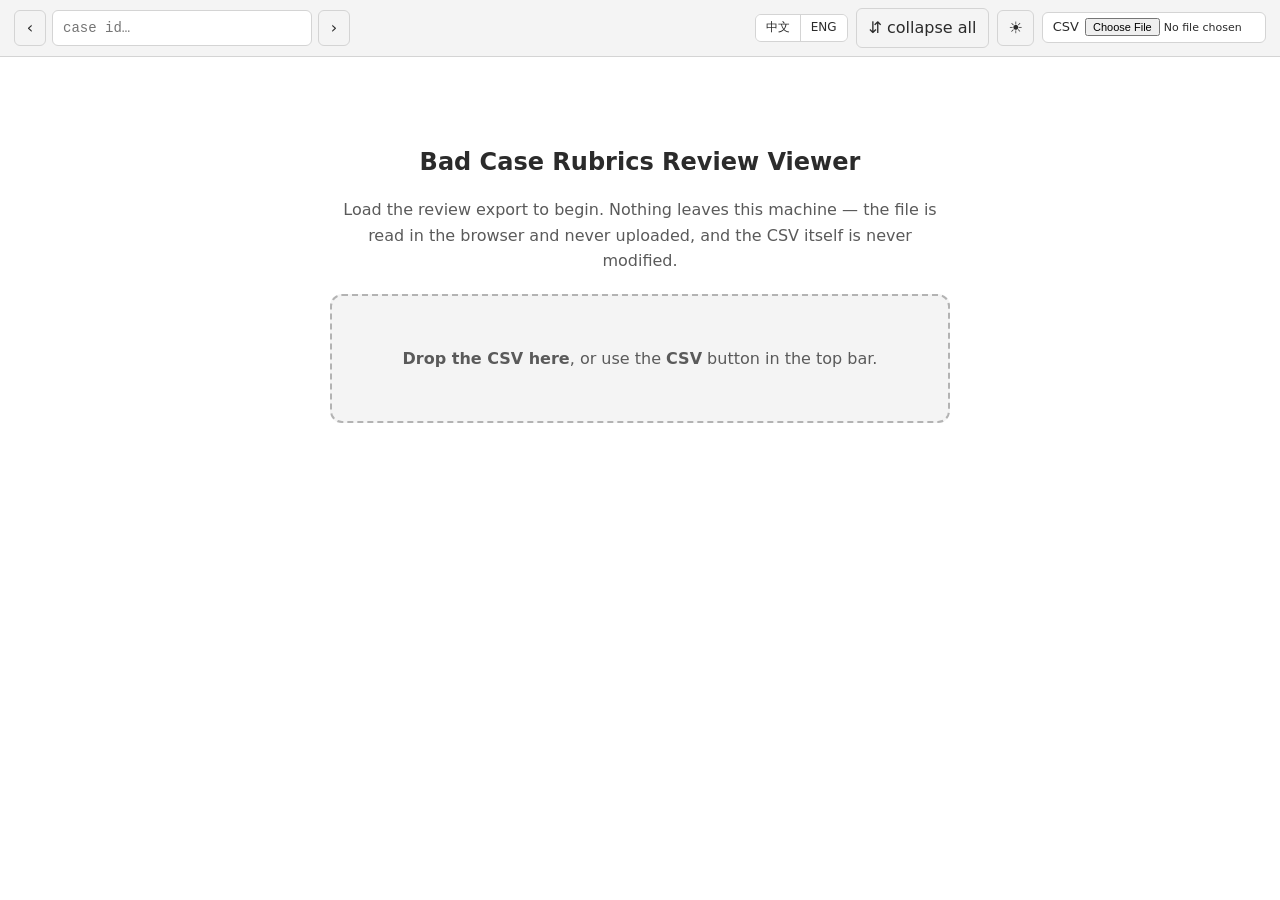
==== index.html @ 09cb2cf6 "Bad Case Rubrics Review Viewer: single-file adjudication tool per specifications.md" ====
<!DOCTYPE html>
<html lang="en">
<head>
<meta charset="utf-8" />
<meta name="viewport" content="width=device-width, initial-scale=1" />
<title>Bad Case Rubrics Review Viewer</title>

<!-- Applies the saved theme before first paint. prefers-color-scheme is never read:
     the toggle is the sole theme driver (spec, Theming). -->
<script>
  try {
    var ui = JSON.parse(localStorage.getItem('brv:ui') || '{}');
    if (ui.theme === 'dark') document.documentElement.setAttribute('data-theme', 'dark');
  } catch (e) { /* first run, or storage blocked */ }
</script>

<link rel="stylesheet" href="vendor/katex/katex.min.css" />
<link rel="stylesheet" href="vendor/highlight/github.min.css" id="hljs-light" />
<link rel="stylesheet" href="vendor/highlight/github-dark.min.css" id="hljs-dark" disabled />

<style>
/* ══════════════════════════════════════════════════════════════════════════
   House Tokens — .claude/skills/uiux/uiux reference.md
   :root carries light values. Dark via [data-theme="dark"] on <html>.
   No component hardcodes hex.
   ══════════════════════════════════════════════════════════════════════════ */
:root {
  --surface:        #FFFFFF;
  --surface-raised: #F4F4F4;
  --border:         #D4D4D4;
  --border-strong:  #B3B3B3;

  --text:        #2B2B2B;
  --text-muted:  #5A5A5A;
  --text-faint:  #B3B3B3;

  --primary:        #2266C4;
  --primary-text:   #FFFFFF;
  --primary-hover:  #1C57A8;

  --danger:         #CD1C18;
  --danger-text:    #FFFFFF;
  --danger-hover:   #B01713;

  --success:        #48872B;
  --success-text:   #FFFFFF;
  --success-hover:  #3C7324;

  --focus-ring:     #2266C4;

  --code-bg:        #F4F4F4;
  --code-text:      #2B2B2B;

  /* derived, tool-local */
  --warn-bg:        #FFF4E0;
  --warn-border:    #E0A030;
  --tint-misaligned:#FDF1F1;
  --chip-bg:        #ECECEC;

  --font-ui:   system-ui, -apple-system, "Segoe UI", Roboto, Helvetica, Arial, sans-serif;
  --font-mono: ui-monospace, "SF Mono", "Cascadia Code", "Consolas", "Liberation Mono", Menlo, monospace;

  /* runtime-adjustable layout */
  --prompt-h: 35vh;

  /* z-index scale */
  --z-sticky: 20;
  --z-pop:    40;
  --z-modal:  100;
  --z-drop:   1000;
}

html[data-theme="dark"] {
  --surface:        #2B2B2B;
  --surface-raised: #363636;
  --border:         #4A4A4A;
  --border-strong:  #B3B3B3;

  --text:        #FFFFFF;
  --text-muted:  #D4D4D4;
  --text-faint:  #B3B3B3;

  --primary:        #2266C4;
  --primary-text:   #FFFFFF;
  --primary-hover:  #3D7AD1;

  --danger:         #CD1C18;
  --danger-text:    #FFFFFF;
  --danger-hover:   #E0322E;

  --success:        #48872B;
  --success-text:   #FFFFFF;
  --success-hover:  #57A033;

  --focus-ring:     #4D8AE0;

  --code-bg:        #1F1F1F;
  --code-text:      #FFFFFF;

  --warn-bg:        #3A3122;
  --warn-border:    #E0A030;
  --tint-misaligned:#3A2A2A;
  --chip-bg:        #424242;
}

/* ── base ─────────────────────────────────────────────────────────────── */
* { box-sizing: border-box; }
/* Several elements below set `display`, which beats the UA `[hidden]` rule and
   would leave them painted while hidden. Everything here toggles via `hidden`. */
[hidden] { display: none !important; }
html, body { height: 100%; }
body {
  margin: 0;
  font-family: var(--font-ui);
  font-size: 16px;
  line-height: 1.6;
  color: var(--text);
  background: var(--surface);
  overflow: hidden;   /* #scrollArea is the only scroll region */
}
#app { display: flex; flex-direction: column; height: 100dvh; }

button, input, textarea, select { font: inherit; color: inherit; }
:focus-visible { outline: 2px solid var(--focus-ring); outline-offset: 2px; }

.btn {
  background: var(--surface-raised);
  color: var(--text);
  border: 1px solid var(--border);
  border-radius: 6px;
  padding: 6px 12px;
  cursor: pointer;
  min-height: 32px;
  transition: background 150ms ease-out;
}
.btn:hover { background: var(--border); }
.btn:disabled { cursor: not-allowed; color: var(--text-faint); background: var(--surface-raised); }
.btn-primary { background: var(--primary); color: var(--primary-text); border-color: var(--primary); }
.btn-primary:hover { background: var(--primary-hover); }
.btn-danger { background: var(--danger); color: var(--danger-text); border-color: var(--danger); font-weight: 600; }
.btn-danger:hover { background: var(--danger-hover); }
.btn-icon { padding: 4px 10px; min-width: 32px; }

.chip {
  display: inline-flex; align-items: center; gap: 5px;
  background: var(--chip-bg); color: var(--text);
  border-radius: 999px; padding: 1px 10px;
  font-size: 12px; font-family: var(--font-mono);
  white-space: nowrap;
}
.chip b { font-weight: 600; color: var(--text-muted); }

/* segmented language / raw toggles */
.seg { display: inline-flex; border: 1px solid var(--border); border-radius: 6px; overflow: hidden; }
.seg button {
  background: var(--surface); border: 0; padding: 3px 10px;
  font-size: 12px; cursor: pointer; min-height: 26px;
}
.seg button + button { border-left: 1px solid var(--border); }
.seg button[aria-pressed="true"] { background: var(--primary); color: var(--primary-text); }
.seg button:disabled { color: var(--text-faint); cursor: not-allowed; background: var(--surface-raised); }

/* ── top bar ──────────────────────────────────────────────────────────── */
.topbar {
  display: flex; align-items: center; gap: 12px; flex-wrap: wrap;
  padding: 8px 14px;
  border-bottom: 1px solid var(--border);
  background: var(--surface-raised);
  flex: 0 0 auto;
}
.topbar .nav-group { display: flex; align-items: center; gap: 6px; }
.topbar .tools { display: flex; align-items: center; gap: 8px; margin-left: auto; flex-wrap: wrap; }

.combobox { position: relative; min-width: 260px; }
.combobox input {
  width: 100%; padding: 6px 10px;
  font-family: var(--font-mono); font-size: 14px;
  background: var(--surface); border: 1px solid var(--border); border-radius: 6px;
}
.combobox .count {
  position: absolute; right: 8px; top: 50%; transform: translateY(-50%);
  font-size: 11px; color: var(--text-muted); pointer-events: none;
  background: var(--surface); padding-left: 6px;
}
.combobox ul {
  position: absolute; z-index: var(--z-pop); top: calc(100% + 4px); left: 0; right: 0;
  max-height: 340px; overflow-y: auto; margin: 0; padding: 4px;
  list-style: none; background: var(--surface);
  border: 1px solid var(--border-strong); border-radius: 6px;
  box-shadow: 0 8px 24px rgba(0,0,0,.18);
}
.combobox li {
  padding: 5px 8px; border-radius: 4px; cursor: pointer;
  font-family: var(--font-mono); font-size: 13px;
  display: flex; justify-content: space-between; gap: 10px;
}
.combobox li[aria-selected="true"], .combobox li.active { background: var(--primary); color: var(--primary-text); }
.combobox li .rowno { color: var(--text-muted); font-size: 11px; }
.combobox li[aria-selected="true"] .rowno, .combobox li.active .rowno { color: var(--primary-text); }

.filebtn {
  display: inline-flex; align-items: center; gap: 6px;
  border: 1px solid var(--border); border-radius: 6px;
  padding: 4px 10px; background: var(--surface); cursor: pointer; font-size: 13px;
}
.filebtn input { max-width: 170px; font-size: 11px; }
.filename { font-family: var(--font-mono); font-size: 12px; color: var(--text-muted); }

/* ── load report ──────────────────────────────────────────────────────── */
.report {
  flex: 0 0 auto;
  background: var(--warn-bg);
  border-bottom: 1px solid var(--warn-border);
  padding: 10px 14px;
  font-size: 13px;
  max-height: 25vh; overflow-y: auto;
  display: flex; gap: 12px; align-items: flex-start;
}
.report .body { flex: 1; min-width: 0; }
.report h3 { margin: 0 0 4px; font-size: 14px; font-weight: 600; }
.report ul { margin: 0; padding-left: 18px; }
.report li { font-family: var(--font-mono); font-size: 12px; line-height: 1.5; }

/* ── header strip ─────────────────────────────────────────────────────── */
.headerstrip {
  flex: 0 0 auto;
  padding: 8px 14px;
  border-bottom: 1px solid var(--border);
  background: var(--surface);
  display: flex; flex-direction: column; gap: 5px;
}
.headerstrip .line { display: flex; flex-wrap: wrap; gap: 8px; align-items: center; }
.headerstrip .caseid { font-family: var(--font-mono); font-weight: 700; font-size: 18px; }

/* ── panels ───────────────────────────────────────────────────────────── */
.panel { border: 1px solid var(--border); border-radius: 8px; background: var(--surface); margin-bottom: 12px; }
.panel > header {
  display: flex; align-items: center; gap: 8px; flex-wrap: wrap;
  padding: 6px 10px;
  background: var(--surface-raised);
  border-bottom: 1px solid var(--border);
  border-radius: 7px 7px 0 0;
}
.panel.collapsed > header { border-bottom: 0; border-radius: 7px; }
.panel > header .title {
  font-family: var(--font-mono); font-size: 13px; font-weight: 600;
  background: none; border: 0; padding: 0; cursor: pointer; text-align: left;
}
.panel > header .spacer { margin-left: auto; }
.panel .body { padding: 10px 14px; overflow-x: auto; }
.panel.collapsed .body { display: none; }

.badge-fallback {
  font-size: 11px; padding: 1px 8px; border-radius: 999px;
  background: var(--warn-bg); border: 1px solid var(--warn-border); color: var(--text);
}
.inline-warn {
  margin: 0 0 10px; padding: 6px 10px;
  background: var(--warn-bg); border: 1px solid var(--warn-border); border-radius: 6px;
  font-size: 13px;
}
.inline-error {
  margin: 0 0 10px; padding: 6px 10px;
  border: 1px solid var(--danger); border-radius: 6px;
  color: var(--danger); font-size: 13px; font-weight: 600;
}

/* pinned prompt */
.pinned {
  flex: 0 0 auto;
  border-bottom: 2px solid var(--border-strong);
  background: var(--surface);
  position: relative;
}
.pinned .panel { margin: 10px 14px; }
.pinned .body { max-height: var(--prompt-h); overflow-y: auto; }
.pinned.collapsed-outer .body { display: none; }
.grip {
  height: 8px; cursor: ns-resize; background: var(--surface-raised);
  border-top: 1px solid var(--border);
  display: flex; align-items: center; justify-content: center;
}
.grip::after { content: ''; width: 46px; height: 3px; border-radius: 2px; background: var(--border-strong); }

/* ── scroll area ──────────────────────────────────────────────────────── */
main { flex: 1 1 auto; overflow-y: auto; padding: 14px; }

/* ── markdown body ────────────────────────────────────────────────────── */
.md { word-break: break-word; }
.md > *:first-child { margin-top: 0; }
.md > *:last-child { margin-bottom: 0; }
.md pre {
  background: var(--code-bg); color: var(--code-text);
  padding: 10px 12px; border-radius: 6px; overflow-x: auto;
}
.md code { font-family: var(--font-mono); font-size: .9em; }
.md :not(pre) > code { background: var(--code-bg); padding: 1px 5px; border-radius: 4px; }
.md table { border-collapse: collapse; }
.md th, .md td { border: 1px solid var(--border); padding: 4px 8px; }
.md blockquote {
  margin: 8px 0; padding-left: 12px;
  border-left: 3px solid var(--border-strong); color: var(--text-muted);
}
.md img { max-width: 100%; }
.raw {
  font-family: var(--font-mono); font-size: 13px; line-height: 1.55;
  white-space: pre-wrap; word-break: break-word; margin: 0;
  background: var(--code-bg); color: var(--code-text);
  padding: 10px 12px; border-radius: 6px;
}

/* conversation turns */
.turn { border-left: 3px solid var(--border); padding-left: 12px; margin-bottom: 14px; }
.turn-role {
  font-family: var(--font-mono); font-size: 11px; font-weight: 700;
  text-transform: uppercase; letter-spacing: .04em; color: var(--text-muted);
  margin-bottom: 2px;
}

/* judge reasons */
.jr { list-style: none; margin: 0; padding: 0; }
.jr li { padding: 8px 0; border-top: 1px solid var(--border); }
.jr li:first-child { border-top: 0; padding-top: 0; }
.jr .meta { display: flex; gap: 8px; flex-wrap: wrap; margin-bottom: 3px; }

/* ── agent panes ──────────────────────────────────────────────────────── */
.agents { display: grid; grid-template-columns: 1fr 1fr; gap: 12px; margin-bottom: 12px; }
.agents .panel { margin: 0; }
.agent-field { margin-bottom: 10px; }
.agent-field:last-child { margin-bottom: 0; }
.agent-field .label {
  font-family: var(--font-mono); font-size: 11px; font-weight: 700;
  text-transform: uppercase; letter-spacing: .04em; color: var(--text-muted);
}
.agent-field .value {
  white-space: pre-wrap; word-break: break-word;
  font-family: var(--font-mono); font-size: 13px;
  user-select: text;
}
.agent-field .value .uniq {
  background: var(--warn-bg);
  border-bottom: 2px solid var(--warn-border);
  border-radius: 3px; padding: 0 2px;
}
.agent-empty { color: var(--text-muted); font-style: italic; }

/* ── rubrics table ────────────────────────────────────────────────────── */
.rtable {
  --cols: 6% 40% 10% 22% 22%;
  border: 1px solid var(--border); border-radius: 8px;
  margin-bottom: 12px; background: var(--surface);
}
.rhead, .rrow { display: grid; grid-template-columns: var(--cols); }
.rhead {
  position: relative;
  background: var(--surface-raised);
  border-bottom: 1px solid var(--border);
  border-radius: 7px 7px 0 0;
  font-family: var(--font-mono); font-size: 11px; font-weight: 700;
  text-transform: uppercase; letter-spacing: .04em; color: var(--text-muted);
}
.rhead > span { padding: 7px 10px; }
.rrow { border-top: 1px solid var(--border); }
.rhead + .rrow, .rbody > .rrow:first-child { border-top: 0; }
.rrow > div { padding: 8px 10px; min-width: 0; }
.rrow.misaligned { background: var(--tint-misaligned); }
.c-id .expander {
  background: none; border: 0; cursor: pointer; padding: 2px 4px;
  font-family: var(--font-mono); font-weight: 700; font-size: 13px;
  color: var(--text); border-radius: 4px;
}
.c-id .expander:hover { background: var(--border); }
.c-crit { user-select: text; }
.c-weight .badge {
  display: inline-block; font-family: var(--font-mono); font-size: 12px;
  background: var(--chip-bg); border-radius: 6px; padding: 1px 8px; white-space: nowrap;
}
.c-issues { position: relative; }
.c-issues textarea {
  width: 100%; min-height: 60px; resize: vertical; overflow: hidden;
  padding: 6px 8px; padding-right: 26px;
  border: 1px solid var(--border); border-radius: 6px;
  background: var(--surface); font-size: 14px; line-height: 1.5;
}
.rowclear {
  position: absolute; top: 12px; right: 14px;
  background: none; border: 0; cursor: pointer; padding: 0 4px;
  color: var(--text-muted); font-size: 15px; line-height: 1; border-radius: 4px;
}
.rowclear:hover { color: var(--danger); background: var(--surface-raised); }

.codebtn {
  width: 100%; text-align: left; min-height: 34px;
  background: var(--surface); border: 1px solid var(--border); border-radius: 6px;
  padding: 5px 8px; cursor: pointer; font-size: 13px;
}
.codebtn:hover { border-color: var(--border-strong); }
.codebtn .placeholder { color: var(--text-muted); }
.codebtn .codechip {
  display: block; font-family: var(--font-mono); font-size: 11.5px; line-height: 1.45;
  word-break: break-word;
}

.resizers { position: absolute; inset: 0; pointer-events: none; }
.resizer {
  position: absolute; top: 0; bottom: 0; width: 9px; margin-left: -4px;
  cursor: col-resize; pointer-events: auto; background: transparent;
  border: 0; padding: 0;
}
.resizer::after {
  content: ''; position: absolute; left: 4px; top: 4px; bottom: 4px;
  width: 1px; background: var(--border-strong);
}
.resizer:hover::after, .resizer:focus-visible::after { background: var(--primary); width: 2px; }

.rexp {
  border-top: 1px dashed var(--border);
  background: var(--surface-raised);
  padding: 8px 14px; font-size: 13px;
}
.rexp dl { display: grid; grid-template-columns: max-content 1fr; gap: 3px 14px; margin: 0; }
.rexp dt { font-family: var(--font-mono); font-size: 11px; font-weight: 700; text-transform: uppercase; color: var(--text-muted); }
.rexp dd { margin: 0; word-break: break-word; }

/* Error-code popover. `fixed`, not `absolute`: the app is a non-scrolling
   100dvh flex column, so an absolutely-positioned menu would extend the
   document and focusing its first checkbox would scroll the app out of view. */
.codemenu {
  position: fixed; z-index: var(--z-pop);
  width: min(560px, 94vw); max-height: 62vh; overflow-y: auto;
  background: var(--surface); border: 1px solid var(--border-strong);
  border-radius: 8px; box-shadow: 0 10px 30px rgba(0,0,0,.22);
  padding: 6px;
}
.codemenu .grp {
  font-family: var(--font-mono); font-size: 10.5px; font-weight: 700;
  letter-spacing: .06em; color: var(--text-muted);
  padding: 8px 8px 3px; border-top: 1px solid var(--border); margin-top: 4px;
}
.codemenu .grp:first-child { border-top: 0; margin-top: 0; }
.codemenu label {
  display: flex; gap: 9px; align-items: flex-start;
  padding: 5px 8px; border-radius: 5px; cursor: pointer; font-size: 13.5px;
}
.codemenu label:hover { background: var(--surface-raised); }
.codemenu label.disabled { color: var(--text-faint); cursor: not-allowed; }
.codemenu input { margin-top: 4px; flex: 0 0 auto; }
.codemenu .note { font-size: 11px; color: var(--text-muted); }
.codemenu footer {
  display: flex; justify-content: flex-end; gap: 8px;
  padding: 6px 4px 2px; border-top: 1px solid var(--border); margin-top: 6px;
}

/* ── final box ────────────────────────────────────────────────────────── */
.final { border: 2px solid var(--border-strong); border-radius: 8px; padding: 12px 14px; margin-bottom: 12px; }
.final h2 { margin: 0 0 10px; font-size: 18px; font-weight: 700; }
.outfield { margin-bottom: 14px; }
.outfield .row { display: flex; align-items: center; gap: 10px; margin-bottom: 5px; }
.outfield label { font-weight: 500; font-size: 14px; }
.outfield .ro-note { font-size: 12px; color: var(--text-muted); }
.outfield .spacer { margin-left: auto; }
.outbox {
  margin: 0; min-height: 76px; max-height: 340px; overflow: auto;
  padding: 9px 11px; border: 1px solid var(--border); border-radius: 6px;
  background: var(--code-bg); color: var(--code-text);
  font-family: var(--font-mono); font-size: 13px; line-height: 1.55;
  white-space: pre-wrap; word-break: break-word;
}
.outbox:empty::before { content: 'No error codes selected yet.'; color: var(--text-muted); font-style: italic; }
#generalRemarks {
  width: 100%; min-height: 76px; resize: vertical;
  padding: 9px 11px; border: 1px solid var(--border); border-radius: 6px;
  background: var(--surface); font-size: 15px;
}
.copy-ok { font-size: 13px; font-weight: 600; color: var(--success); }
.resets { display: flex; gap: 10px; align-items: center; border-top: 1px solid var(--border); padding-top: 10px; }

details.other { border: 1px solid var(--border); border-radius: 8px; padding: 8px 12px; margin-bottom: 24px; }
details.other summary { cursor: pointer; font-weight: 600; font-size: 14px; }
details.other dl { display: grid; grid-template-columns: max-content 1fr; gap: 4px 16px; margin: 10px 0 2px; }
details.other dt { font-family: var(--font-mono); font-size: 12px; color: var(--text-muted); }
details.other dd { margin: 0; word-break: break-word; font-size: 14px; }

.dangerzone { display: flex; justify-content: flex-end; padding: 8px 0 40px; }

/* ── empty state + drop overlay ───────────────────────────────────────── */
.empty { max-width: 620px; margin: 8vh auto; text-align: center; }
.empty h1 { font-size: 24px; font-weight: 700; margin: 0 0 8px; }
.empty p { color: var(--text-muted); }
.dropzone {
  border: 2px dashed var(--border-strong); border-radius: 12px;
  padding: 34px 20px; margin-top: 20px; background: var(--surface-raised);
}
#dropOverlay {
  position: fixed; inset: 0; z-index: var(--z-drop);
  background: color-mix(in srgb, var(--primary) 18%, transparent);
  border: 4px dashed var(--primary);
  display: flex; align-items: center; justify-content: center;
  font-size: 22px; font-weight: 700; pointer-events: none;
}

/* ── dialog ───────────────────────────────────────────────────────────── */
dialog {
  border: 1px solid var(--border-strong); border-radius: 10px;
  background: var(--surface); color: var(--text);
  padding: 18px 20px; max-width: 520px;
}
dialog::backdrop { background: rgba(0,0,0,.45); }
dialog h2 { margin: 0 0 8px; font-size: 18px; }
dialog p { margin: 0 0 14px; }
dialog .actions { display: flex; justify-content: flex-end; gap: 8px; }

.sr-only {
  position: absolute; width: 1px; height: 1px; padding: 0; margin: -1px;
  overflow: hidden; clip: rect(0 0 0 0); white-space: nowrap; border: 0;
}

/* ── responsive: stack table into cards, agents vertically ────────────── */
@media (max-width: 1000px) {
  .agents { grid-template-columns: 1fr; }
  .rhead { display: none; }
  .rrow { grid-template-columns: 1fr; gap: 2px; padding: 6px 0 10px; }
  .rrow > div { padding: 4px 12px; }
  .rrow > div::before {
    content: attr(data-label);
    display: block;
    font-family: var(--font-mono); font-size: 10.5px; font-weight: 700;
    text-transform: uppercase; letter-spacing: .04em; color: var(--text-muted);
    margin-bottom: 2px;
  }
  .c-id::before { display: none; }
  .rowclear { top: 30px; right: 18px; }
}

@media (prefers-reduced-motion: reduce) {
  * { transition: none !important; animation: none !important; }
}
</style>
</head>

<body>
<div id="app">

  <header class="topbar">
    <div class="nav-group">
      <button type="button" class="btn btn-icon" id="prevCase" aria-label="Previous case" title="Previous case (Alt+←)">‹</button>
      <div class="combobox">
        <label class="sr-only" for="caseSearch">Search cases by case id or row number</label>
        <input type="text" id="caseSearch" role="combobox" autocomplete="off" spellcheck="false"
               aria-expanded="false" aria-controls="caseList" aria-autocomplete="list"
               placeholder="case id…" disabled />
        <span class="count" id="caseCount"></span>
        <ul id="caseList" role="listbox" aria-label="Cases" hidden></ul>
      </div>
      <button type="button" class="btn btn-icon" id="nextCase" aria-label="Next case" title="Next case (Alt+→)">›</button>
    </div>

    <div class="tools">
      <span class="filename" id="fileMeta"></span>
      <div class="seg" role="group" aria-label="Set language for all panels">
        <button type="button" id="globalZh" aria-pressed="false">中文</button>
        <button type="button" id="globalEn" aria-pressed="false">ENG</button>
      </div>
      <button type="button" class="btn" id="collapseAll" aria-label="Collapse or expand all panels">⇵ collapse all</button>
      <button type="button" class="btn btn-icon" id="themeToggle" aria-label="Toggle light or dark theme">☀</button>
      <label class="filebtn">
        <span>CSV</span>
        <input type="file" id="fileInput" accept=".csv,text/csv" aria-label="Choose a CSV file" />
      </label>
    </div>
  </header>

  <div class="report" id="loadReport" role="status" hidden>
    <div class="body">
      <h3 id="loadReportTitle"></h3>
      <ul id="loadReportList"></ul>
    </div>
    <button type="button" class="btn" id="dismissReport">Dismiss</button>
  </div>

  <section class="headerstrip" id="headerStrip" hidden aria-label="Case metadata"></section>

  <section class="pinned" id="pinnedWrap" hidden aria-label="Prompt under review">
    <div id="pinnedPrompt"></div>
    <div class="grip" id="promptGrip" role="separator" aria-label="Resize the prompt panel"
         tabindex="0" aria-orientation="horizontal"></div>
  </section>

  <main id="scrollArea">
    <div class="empty" id="emptyState">
      <h1>Bad Case Rubrics Review Viewer</h1>
      <p>Load the review export to begin. Nothing leaves this machine — the file is read in the
         browser and never uploaded, and the CSV itself is never modified.</p>
      <div class="dropzone">
        <p><strong>Drop the CSV here</strong>, or use the <strong>CSV</strong> button in the top bar.</p>
      </div>
    </div>

    <div id="caseBody" hidden>
      <div id="panels"></div>
      <div class="agents" id="agentPanes"></div>
      <div id="rubricsWrap"></div>

      <div class="final">
        <h2>Final</h2>

        <div class="outfield">
          <div class="row">
            <label id="lblCodes">Final Error Codes</label>
            <span class="ro-note">generated from the table · read-only</span>
            <span class="spacer"></span>
            <span class="copy-ok" id="okCodes" role="status"></span>
            <button type="button" class="btn btn-primary" id="copyCodes">copy</button>
          </div>
          <pre class="outbox" id="outCodes" tabindex="0" aria-labelledby="lblCodes"></pre>
        </div>

        <div class="outfield">
          <div class="row">
            <label id="lblRemarks">Final Remarks</label>
            <span class="ro-note">generated from the table · read-only</span>
            <span class="spacer"></span>
            <span class="copy-ok" id="okRemarks" role="status"></span>
            <button type="button" class="btn btn-primary" id="copyRemarks">copy</button>
          </div>
          <pre class="outbox" id="outRemarks" tabindex="0" aria-labelledby="lblRemarks"></pre>
        </div>

        <div class="inline-warn" id="copyWarn" hidden role="alert">
          <div id="copyWarnText"></div>
          <div style="margin-top:8px; display:flex; gap:8px;">
            <button type="button" class="btn btn-primary" id="copyAnyway">Copy anyway</button>
            <button type="button" class="btn" id="copyCancel">Cancel</button>
          </div>
        </div>

        <div class="outfield">
          <div class="row">
            <label for="generalRemarks">general remarks</label>
            <span class="ro-note">free text · copied separately</span>
            <span class="spacer"></span>
            <span class="copy-ok" id="okGeneral" role="status"></span>
            <button type="button" class="btn btn-primary" id="copyGeneral">copy</button>
          </div>
          <textarea id="generalRemarks" placeholder="Notes that belong to the case rather than a single criterion."></textarea>
        </div>

        <div class="resets">
          <button type="button" class="btn btn-danger" id="clearCase">Clear this case</button>
          <span class="ro-note">Wipes this case's codes, issues text and general remarks. Not undoable.</span>
        </div>
      </div>

      <details class="other" id="otherFields">
        <summary>Other fields</summary>
        <dl id="otherFieldsList"></dl>
      </details>

      <div class="dangerzone">
        <button type="button" class="btn" id="clearAll">Clear all review data…</button>
      </div>
    </div>
  </main>

  <div id="dropOverlay" hidden>Drop the CSV to load it</div>
</div>

<dialog id="confirmDialog">
  <h2 id="confirmTitle"></h2>
  <p id="confirmBody"></p>
  <div class="actions">
    <button type="button" class="btn" id="confirmNo">Cancel</button>
    <button type="button" class="btn btn-danger" id="confirmYes">Confirm</button>
  </div>
</dialog>

<script src="vendor/papaparse/papaparse.min.js"></script>
<script src="vendor/marked/marked.min.js"></script>
<script src="vendor/highlight/highlight.min.js"></script>
<script src="vendor/katex/katex.min.js"></script>
<script src="vendor/katex/auto-render.min.js"></script>

<script>
(function () {
'use strict';

/* ══════════════════════════════════════════════════════════════════════════
   §1 CONSTANTS
   The only place taxonomy, column names and thresholds are written down.
   ══════════════════════════════════════════════════════════════════════════ */

/* Canonical order. Governs both menu order and output ordering.
   `r3` marks the two codes that only apply from the third rubric row onward —
   both are judgments about a rubric *set*, which needs ≥3 rows to assess. */
var ERROR_CODES = [
  { code: 'P0 Inauthenticity / Fabrication / False Capability' },
  { code: 'P0 Unmet Demands / Missing Critical Element' },
  { code: 'P0 Severely Irrelevant Rubric Points' },
  { code: 'P0 Non-Binary / Vague Subjective Criteria' },
  { code: 'P1 Mildly Irrelevant Rubric Points' },
  { code: 'P1 Rubric is Not Self-Contained' },
  { code: 'P1 Unreasonable Rubric Weightage' },
  { code: 'P1 Rubrics Redundancy (Fluff / Bonus Bloat)' },
  { code: 'P1 Rubrics Lack Atomicity', r3: true },
  { code: 'P2 Rubrics not in Chinese' },
  { code: 'P2 Rubrics Lack Prompt Specificity' },
  { code: 'P2 Repetitive / Overlapping / Contradictory', r3: true },
  { code: 'P2 Homogenous / Undifferentiated Weightage' },
  { code: 'P2 Weak Pitfall ("Others")' }
];
var CODE_ORDER = {};
ERROR_CODES.forEach(function (c, i) { CODE_ORDER[c.code] = i; });

/* R3+ gate: 1-based array position ≥ 3. Never parsed out of the rendered id. */
var R3_MIN_POSITION = 3;
var R3_REASON = 'Only applies from the third rubric onward — it is a judgment about the rubric set.';

/* Column names are matched case-insensitively and whitespace-normalized, so
   these are written lowercase. Source headers keep their original casing
   (`Error codes Agent A`) and their typos (`badcase_judge_reasons_translate`,
   which is genuinely missing its `d`). Never build these by concatenation. */
var TRANSLATION_MAP = {
  user_prompt:      { zh: 'user_prompt',      en: 'user_prompt_translated' },
  model_response:   { zh: 'model_response',   en: 'model_response_translated' },
  chat_history:     { zh: 'chat_history',     en: 'chat_history_translated' },
  post_user_prompt: { zh: 'post_user_prompt', en: 'post_user_prompt_translated' },
  judge_reasons:    { zh: 'badcase_judge_reasons', en: 'badcase_judge_reasons_translate' },
  alignment:        { zh: 'step4_rubric_alignment.reasons', en: null } // en lives inside the step4 blob
};

var COL = {
  caseId:        'case id',
  encChatId:     'enc_chat_id',
  langCode:      'prompt_msg_lang_code',
  rubrics:       'rubrics',
  step3:         'step3_rubrics_generation_translated',
  step4:         'step4_rubric_alignment_translated',
  agentACodes:   'error codes agent a',
  agentARemarks: 'remarks agent a',
  agentBCodes:   'error codes agent b',
  agentBRemarks: 'remarks agent b'
};

/* Read-only, collapsed, otherwise ignored. Display label → normalized column. */
var OTHER_FIELDS = [
  ['Status',                'status'],
  ['Operator',              'operator'],
  ['Final Error Codes',     'final error codes'],
  ['Final Remarks',         'final remarks'],
  ["Error Codes' Priority", "error codes' priority"],
  ['Final Decision',        'final decision'],
  ['Submit?',               'submit?'],
  ['Label Submit Date',     'label submit date'],
  ['Pass with error',       'pass with error']
];

/* Both languages' role prefixes, ASCII and full-width colon. Applied
   opportunistically — a miss renders one block, it never drops content. */
var TURN_PATTERN = /^\s*(User|Assistant|System|用户|助手|系统|模型)\s*[:：]/gm;

/* `importance` in the data is ignored; the band is derived from `weight`. */
var WEIGHT_BANDS = [
  { test: function (w) { return w < 0; },            label: 'pitfall' },
  { test: function (w) { return w >= 1 && w <= 4; }, label: 'minor' },
  { test: function (w) { return w >= 5 && w <= 8; }, label: 'important' },
  { test: function (w) { return w >= 9 && w <= 10; },label: 'critical' }
];

var CHUNK_RE = /^(.+)_(\d+)$/;
var EXCEL_CELL_LIMIT = 32767;

/* Open item #2: assumed 0-based, matching the rubrics array. A one-character
   change here if the export turns out to be 1-based. */
var MISALIGNED_BASE = 0;

/* Exist only inside the step3 blob; no Chinese source anywhere in the file. */
var ENGLISH_ONLY_FIELDS = ['reference', 'rubric_summary', 'decision', 'failure_type', 'target_capability'];

var LS = {
  csvName: 'brv:csvName',
  ui:      'brv:ui',
  casePfx: 'brv:case:'
};

var PANELS = [
  { id: 'model_response',   title: 'model_response',        lang: true,  raw: true,  turns: false },
  { id: 'reference',        title: 'reference [ENG only]',  lang: false, raw: true,  turns: false },
  { id: 'chat_history',     title: 'chat_history',          lang: true,  raw: true,  turns: true },
  { id: 'post_user_prompt', title: 'post_user_prompt',      lang: true,  raw: true,  turns: true },
  { id: 'judge_reasons',    title: 'badcase_judge_reasons', lang: true,  raw: false, turns: false },
  { id: 'alignment',        title: 'alignment reasons',     lang: true,  raw: false, turns: false },
  { id: 'rubric_summary',   title: 'rubric_summary [ENG only]', lang: false, raw: false, turns: false }
];


/* ══════════════════════════════════════════════════════════════════════════
   §2 STORAGE
   ══════════════════════════════════════════════════════════════════════════ */

function lsGet(key, fallback) {
  try {
    var v = localStorage.getItem(key);
    return v === null ? fallback : JSON.parse(v);
  } catch (e) { return fallback; }
}
function lsSet(key, value) {
  try { localStorage.setItem(key, JSON.stringify(value)); } catch (e) { /* quota / private mode */ }
}
function lsDel(key) { try { localStorage.removeItem(key); } catch (e) {} }

function debounce(fn, ms) {
  var t = null;
  return function () {
    var args = arguments, self = this;
    clearTimeout(t);
    t = setTimeout(function () { fn.apply(self, args); }, ms);
  };
}

var ui = Object.assign({
  panelLangs: {},      // panelId -> 'zh' | 'en'   (defaults to 'en')
  panelCollapsed: {},  // panelId -> bool          (global across cases)
  promptHeight: null,  // px
  colWidths: null,     // [5]% for the rubrics grid
  theme: 'light'
}, lsGet(LS.ui, {}));

var saveUI = debounce(function () { lsSet(LS.ui, ui); }, 200);

function reviewKey(caseId) { return LS.casePfx + caseId; }
function loadReview(caseId) {
  var r = lsGet(reviewKey(caseId), null);
  if (!r || typeof r !== 'object') r = {};
  if (!r.rows || typeof r.rows !== 'object') r.rows = {};
  if (typeof r.remarks !== 'string') r.remarks = '';
  return r;
}
var saveReviewNow = function (caseId, review) {
  // Drop empty rows so cleared work doesn't linger in storage.
  var rows = {};
  Object.keys(review.rows).forEach(function (k) {
    var r = review.rows[k];
    if (r && ((r.codes && r.codes.length) || (r.issues && r.issues.length))) rows[k] = r;
  });
  if (!Object.keys(rows).length && !review.remarks) lsDel(reviewKey(caseId));
  else lsSet(reviewKey(caseId), { rows: rows, remarks: review.remarks });
};
var saveReview = debounce(saveReviewNow, 250);

function allReviewKeys() {
  var out = [];
  try {
    for (var i = 0; i < localStorage.length; i++) {
      var k = localStorage.key(i);
      if (k && k.indexOf(LS.casePfx) === 0) out.push(k);
    }
  } catch (e) {}
  return out;
}


/* ══════════════════════════════════════════════════════════════════════════
   §3 INGEST
   The only section that knows real column names. Everything downstream
   consumes the normalized `Case` and nothing else.
   ══════════════════════════════════════════════════════════════════════════ */

function normKey(s) { return String(s == null ? '' : s).trim().toLowerCase().replace(/\s+/g, ' '); }

/* base -> [{col, n}] sorted numerically, so `_10` follows `_9`, not `_1`.
   A `foo_2` with no `foo` column is not a chunk and is left alone. */
function buildChunkIndex(fields) {
  var present = Object.create(null);
  fields.forEach(function (f) { present[f] = true; });

  var map = Object.create(null);
  fields.forEach(function (f) {
    var m = CHUNK_RE.exec(f);
    if (!m) return;
    var base = m[1];
    if (!present[base]) return;
    (map[base] || (map[base] = [])).push({ col: f, n: parseInt(m[2], 10) });
  });
  Object.keys(map).forEach(function (b) { map[b].sort(function (a, c) { return a.n - c.n; }); });
  return map;
}

/* Base first, then _N in numeric order. No separator, no trim — the cut lands
   at an arbitrary character offset, so anything inserted or stripped corrupts
   the text. Always runs before any parse or render. */
function joinChunks(row, base, chunks) {
  if (!base) return '';
  var out = row[base] == null ? '' : String(row[base]);
  var list = chunks[base];
  if (list) {
    for (var i = 0; i < list.length; i++) {
      var v = row[list[i].col];
      if (v != null) out += String(v);
    }
  }
  return out;
}

/* Suspected truncation: the HIGHEST-numbered chunk — or an unchunked cell —
   sitting exactly on Excel's limit, meaning the writer ran out of room and had
   nowhere to continue.
   Not the joined length: for a field split across five columns that number is
   meaningless. Not an intermediate chunk either: every non-final chunk is
   exactly 32,767 characters by construction, so testing them flags every long
   field. Only a *terminal* cell on the limit is a signal.
   This is the one check whose failure mode is a silently mis-adjudicated
   rubric — a response truncated mid-sentence reads as Unmet Demands. */
function detectTruncation(row, base, chunks) {
  if (!base) return false;
  var list = chunks[base];
  var col = (list && list.length) ? list[list.length - 1].col : base;
  var v = row[col];
  return v != null && String(v).length === EXCEL_CELL_LIMIT;
}

/* Returns null and records an issue instead of throwing. The file always loads. */
function safeJSON(text, label, issues) {
  if (!text || !String(text).trim()) return null;
  try {
    return JSON.parse(text);
  } catch (e) {
    issues.push(label + ': ' + e.message);
    return null;
  }
}

function bandFor(w) {
  if (!Number.isFinite(w)) return null;
  for (var i = 0; i < WEIGHT_BANDS.length; i++) {
    if (WEIGHT_BANDS[i].test(w)) return WEIGHT_BANDS[i].label;
  }
  return null; // out of every band → bare number, no label
}

function buildPanelText(row, chunks, map, name, issues) {
  var zh = joinChunks(row, map.zh, chunks);
  var en = map.en ? joinChunks(row, map.en, chunks) : '';
  var enMissing = !en.trim();
  var out = {
    zh: zh,
    en: en,
    zhMissing: !zh.trim(),
    enMissing: enMissing,
    enTruncated: !enMissing && detectTruncation(row, map.en, chunks),
    zhTruncated: !!zh.trim() && detectTruncation(row, map.zh, chunks)
  };
  if (out.enTruncated) issues.push(map.en + ' truncated at ' + EXCEL_CELL_LIMIT + ' chars');
  if (out.zhTruncated) issues.push(map.zh + ' truncated at ' + EXCEL_CELL_LIMIT + ' chars');
  return out;
}

function buildCase(row, chunks, rowNumber) {
  var issues = [];
  var id = String(row[COL.caseId] == null ? '' : row[COL.caseId]).trim() || ('(row ' + rowNumber + ')');

  var panels = {};
  ['user_prompt', 'model_response', 'chat_history', 'post_user_prompt'].forEach(function (k) {
    panels[k] = buildPanelText(row, chunks, TRANSLATION_MAP[k], k, issues);
  });

  /* ── rubrics: two independent, complete sources ───────────────────── */
  var rubricsRaw = joinChunks(row, COL.rubrics, chunks);
  var zhParsed = safeJSON(rubricsRaw, 'rubrics', issues);
  var zhArr = Array.isArray(zhParsed) ? zhParsed : null;
  if (zhParsed && !zhArr) issues.push('rubrics: expected a JSON array');

  var step3Raw = joinChunks(row, COL.step3, chunks);
  var step3 = safeJSON(step3Raw, COL.step3, issues);
  var enArr = (step3 && Array.isArray(step3.rubrics)) ? step3.rubrics : null;
  if (step3 && !enArr) issues.push(COL.step3 + ': no `rubrics` array, ENG unavailable');
  if (!step3 && step3Raw.trim()) issues.push(COL.step3 + ' failed to parse, ENG unavailable');

  var step4Raw = joinChunks(row, COL.step4, chunks);
  var step4 = safeJSON(step4Raw, COL.step4, issues);
  if (!step4 && step4Raw.trim()) {
    // The row tint and the aligned/severity chips live only here — a missing
    // tint is invisible, so it must be reported.
    issues.push(COL.step4 + ' failed to parse — alignment chips and misaligned tint unavailable');
  }

  var misaligned = Object.create(null);
  if (step4 && Array.isArray(step4.misaligned_indices)) {
    step4.misaligned_indices.forEach(function (n) { misaligned[Number(n)] = true; });
  }

  var rubricsSource = zhArr && enArr ? 'both' : zhArr ? 'zh' : enArr ? 'en' : 'none';
  var count = Math.max(zhArr ? zhArr.length : 0, enArr ? enArr.length : 0);
  if (zhArr && enArr && zhArr.length !== enArr.length) {
    issues.push('rubrics count mismatch — 中文 ' + zhArr.length + ' vs ENG ' + enArr.length +
                ' (matched by position, the tail has one language only)');
  }

  var rubrics = [];
  for (var i = 0; i < count; i++) {
    var z = zhArr ? zhArr[i] : null;
    var e = enArr ? enArr[i] : null;
    // Both sources carry the complete object; prefer 中文 for structure.
    var s = z || e || {};
    var w = Number(s.weight);
    rubrics.push({
      requirement: {
        zh: z && z.requirement != null ? String(z.requirement) : '',
        en: e && e.requirement != null ? String(e.requirement) : ''
      },
      weight: Number.isFinite(w) ? w : null,
      band: bandFor(w),
      dimension: s.dimension == null ? '' : String(s.dimension),
      source: Array.isArray(s.source) ? s.source : (s.source ? [String(s.source)] : []),
      badResponseMeets: s.bad_response_meets,
      misaligned: !!misaligned[i + MISALIGNED_BASE]
    });
  }

  /* ── ENG-only, case level ─────────────────────────────────────────── */
  function fromStep3(key) {
    if (!step3) return null;
    var v = step3[key];
    return (v == null || v === '') ? null : v;
  }
  var header = {
    decision:         fromStep3('decision'),
    failureType:      fromStep3('failure_type'),
    targetCapability: fromStep3('target_capability'),
    aligned:          step4 && step4.aligned !== undefined ? step4.aligned : null,
    severity:         step4 && step4.severity !== undefined ? step4.severity : null
  };

  panels.reference = {
    zh: '', en: fromStep3('reference') == null ? '' : String(fromStep3('reference')),
    zhMissing: true, enMissing: fromStep3('reference') == null,
    enTruncated: false, zhTruncated: false, englishOnly: true
  };
  panels.rubric_summary = {
    zh: '', en: fromStep3('rubric_summary') == null ? '' : String(fromStep3('rubric_summary')),
    zhMissing: true, enMissing: fromStep3('rubric_summary') == null,
    enTruncated: false, zhTruncated: false, englishOnly: true
  };

  /* ── alignment reasons: 中文 is its own column and survives a bad blob ─ */
  var alignEn = step4 && step4.reasons != null ? String(step4.reasons) : '';
  var alignZh = joinChunks(row, TRANSLATION_MAP.alignment.zh, chunks);
  panels.alignment = {
    zh: alignZh, en: alignEn,
    zhMissing: !alignZh.trim(), enMissing: !alignEn.trim(),
    enTruncated: false, zhTruncated: false
  };

  /* ── judge reasons ────────────────────────────────────────────────── */
  var jrZhRaw = joinChunks(row, TRANSLATION_MAP.judge_reasons.zh, chunks);
  var jrEnRaw = joinChunks(row, TRANSLATION_MAP.judge_reasons.en, chunks);
  var jrZh = safeJSON(jrZhRaw, TRANSLATION_MAP.judge_reasons.zh, issues);
  var jrEn = safeJSON(jrEnRaw, TRANSLATION_MAP.judge_reasons.en, issues);
  var jrZhArr = Array.isArray(jrZh) ? jrZh : null;
  var jrEnArr = Array.isArray(jrEn) ? jrEn : null;
  var judgeReasons = null;
  var base = jrZhArr || jrEnArr;
  if (base) {
    judgeReasons = base.map(function (item, idx) {
      var z = jrZhArr ? jrZhArr[idx] : null;
      var en = jrEnArr ? jrEnArr[idx] : null;
      var src = z || en || {};
      return {
        source: src.source == null ? '' : String(src.source),
        turnIndex: src.turn_index,                 // plain label — never linked to a split turn
        hasNegativeFeedback: src.has_negative_feedback,
        reason: {
          zh: z && z.reason != null ? String(z.reason) : '',
          en: en && en.reason != null ? String(en.reason) : ''
        }
      };
    });
  }

  var other = {};
  OTHER_FIELDS.forEach(function (pair) {
    var v = row[pair[1]];
    other[pair[0]] = v == null ? '' : String(v);
  });

  return {
    id: id,
    rowNumber: rowNumber,
    encChatId: row[COL.encChatId] == null ? '' : String(row[COL.encChatId]),
    langCode: row[COL.langCode] == null ? '' : String(row[COL.langCode]),
    panels: panels,
    header: header,
    rubrics: rubrics,
    rubricsSource: rubricsSource,
    rubricsRaw: rubricsRaw,
    judgeReasons: judgeReasons,
    judgeReasonsRaw: jrZhRaw || jrEnRaw,
    agentA: {
      codes:   row[COL.agentACodes]   == null ? '' : String(row[COL.agentACodes]),
      remarks: row[COL.agentARemarks] == null ? '' : String(row[COL.agentARemarks])
    },
    agentB: {
      codes:   row[COL.agentBCodes]   == null ? '' : String(row[COL.agentBCodes]),
      remarks: row[COL.agentBRemarks] == null ? '' : String(row[COL.agentBRemarks])
    },
    otherFields: other,
    issues: issues
  };
}


/* ══════════════════════════════════════════════════════════════════════════
   §4 TEXT RENDER
   ══════════════════════════════════════════════════════════════════════════ */

marked.setOptions({
  gfm: true,
  breaks: false,
  headerIds: false,
  mangle: false,
  highlight: function (code, lang) {
    try {
      if (lang && hljs.getLanguage(lang)) return hljs.highlight(code, { language: lang }).value;
      return hljs.highlightAuto(code).value;
    } catch (e) { return null; }
  }
});

var KATEX_DELIMS = [
  { left: '$$',  right: '$$',  display: true },
  { left: '\\[', right: '\\]', display: true },
  { left: '\\(', right: '\\)', display: false },
  { left: '$',   right: '$',   display: false }
];

function escapeHtml(s) {
  return String(s == null ? '' : s)
    .replace(/&/g, '&amp;').replace(/</g, '&lt;').replace(/>/g, '&gt;')
    .replace(/"/g, '&quot;').replace(/'/g, '&#39;');
}

/* Single entry point. A render failure never blanks a panel: the caller keeps
   whatever was there and shows an inline error. KaTeX runs with
   throwOnError:false so one malformed formula renders red inline. */
function renderMarkdown(el, text) {
  try {
    el.innerHTML = marked.parse(String(text == null ? '' : text));
  } catch (e) {
    el.innerHTML = '<div class="inline-error">Markdown render failed: ' + escapeHtml(e.message) + '</div>' +
                   '<pre class="raw">' + escapeHtml(text) + '</pre>';
    return;
  }
  try {
    renderMathInElement(el, { delimiters: KATEX_DELIMS, throwOnError: false });
  } catch (e) { /* auto-render itself failed; the Markdown stands */ }
}

/* Opportunistic: matches → labelled turns, no match → one block.
   Content is never dropped or reordered. */
function splitTurns(text) {
  var re = new RegExp(TURN_PATTERN.source, TURN_PATTERN.flags);
  var marks = [], m;
  while ((m = re.exec(text)) !== null) {
    marks.push({ start: m.index, bodyStart: m.index + m[0].length, role: m[1] });
    if (m.index === re.lastIndex) re.lastIndex++; // zero-length guard
  }
  if (!marks.length) return null;

  var turns = [];
  if (marks[0].start > 0) {
    var pre = text.slice(0, marks[0].start);
    if (pre.trim()) turns.push({ role: null, body: pre });
  }
  for (var i = 0; i < marks.length; i++) {
    var end = (i + 1 < marks.length) ? marks[i + 1].start : text.length;
    turns.push({ role: marks[i].role, body: text.slice(marks[i].bodyStart, end) });
  }
  return turns;
}


/* ══════════════════════════════════════════════════════════════════════════
   STATE
   Data is frozen after buildCase. Review edits go to the review tier keyed by
   case id + row index, never onto a rubric object.
   ══════════════════════════════════════════════════════════════════════════ */

var cases = [];
var currentIndex = -1;
var currentCase = null;
var review = { rows: {}, remarks: '' };
var rawFlags = {};        // panelId -> bool. Session only, per spec's UI-prefs list.
var expandedRows = {};    // rowIndex -> bool. Session only.
var renderCache = {};     // panelId|lang|raw -> HTML. Cleared on navigation.
var pendingCopy = null;

var $ = function (sel) { return document.querySelector(sel); };
var el = {
  prev: $('#prevCase'), next: $('#nextCase'),
  search: $('#caseSearch'), count: $('#caseCount'), list: $('#caseList'),
  fileInput: $('#fileInput'), fileMeta: $('#fileMeta'),
  globalZh: $('#globalZh'), globalEn: $('#globalEn'),
  collapseAll: $('#collapseAll'), theme: $('#themeToggle'),
  report: $('#loadReport'), reportTitle: $('#loadReportTitle'),
  reportList: $('#loadReportList'), dismissReport: $('#dismissReport'),
  headerStrip: $('#headerStrip'), pinnedWrap: $('#pinnedWrap'),
  pinnedPrompt: $('#pinnedPrompt'), grip: $('#promptGrip'),
  empty: $('#emptyState'), caseBody: $('#caseBody'),
  panels: $('#panels'), agents: $('#agentPanes'), rubricsWrap: $('#rubricsWrap'),
  outCodes: $('#outCodes'), outRemarks: $('#outRemarks'),
  copyCodes: $('#copyCodes'), copyRemarks: $('#copyRemarks'), copyGeneral: $('#copyGeneral'),
  okCodes: $('#okCodes'), okRemarks: $('#okRemarks'), okGeneral: $('#okGeneral'),
  copyWarn: $('#copyWarn'), copyWarnText: $('#copyWarnText'),
  copyAnyway: $('#copyAnyway'), copyCancel: $('#copyCancel'),
  general: $('#generalRemarks'),
  clearCase: $('#clearCase'), clearAll: $('#clearAll'),
  other: $('#otherFields'), otherList: $('#otherFieldsList'),
  scroll: $('#scrollArea'), dropOverlay: $('#dropOverlay'),
  dialog: $('#confirmDialog'), dlgTitle: $('#confirmTitle'), dlgBody: $('#confirmBody'),
  dlgYes: $('#confirmYes'), dlgNo: $('#confirmNo')
};

function panelLang(id) { return ui.panelLangs[id] === 'zh' ? 'zh' : 'en'; }  // ENG on first load
function isCollapsed(id) { return !!ui.panelCollapsed[id]; }
function rowState(idx) {
  var r = review.rows[idx];
  if (!r) { r = review.rows[idx] = { codes: [], issues: '' }; }
  if (!Array.isArray(r.codes)) r.codes = [];
  if (typeof r.issues !== 'string') r.issues = '';
  return r;
}


/* ══════════════════════════════════════════════════════════════════════════
   §5 PANELS
   ══════════════════════════════════════════════════════════════════════════ */

function makePanel(spec, opts) {
  opts = opts || {};
  var panel = document.createElement('section');
  panel.className = 'panel' + (isCollapsed(spec.id) ? ' collapsed' : '');
  panel.dataset.panel = spec.id;

  var head = document.createElement('header');

  var titleBtn = document.createElement('button');
  titleBtn.type = 'button';
  titleBtn.className = 'title';
  titleBtn.textContent = spec.title;
  titleBtn.setAttribute('aria-expanded', String(!isCollapsed(spec.id)));
  titleBtn.addEventListener('click', function () { toggleCollapse(spec.id); });
  head.appendChild(titleBtn);

  if (opts.badge) {
    var badge = document.createElement('span');
    badge.className = 'badge-fallback';
    badge.textContent = opts.badge;
    if (opts.badgeTitle) badge.title = opts.badgeTitle;
    head.appendChild(badge);
  }

  var spacer = document.createElement('span');
  spacer.className = 'spacer';
  head.appendChild(spacer);

  if (spec.lang) {
    var seg = document.createElement('div');
    seg.className = 'seg';
    seg.setAttribute('role', 'group');
    seg.setAttribute('aria-label', 'Language for ' + spec.title);
    [['zh', '中文'], ['en', 'ENG']].forEach(function (pair) {
      var b = document.createElement('button');
      b.type = 'button';
      b.textContent = pair[1];
      b.setAttribute('aria-pressed', String(panelLang(spec.id) === pair[0]));
      if (opts.disableLang && opts.disableLang[pair[0]]) {
        b.disabled = true;
        b.title = opts.disableLang[pair[0]];
      }
      b.addEventListener('click', function () { setPanelLang(spec.id, pair[0]); });
      seg.appendChild(b);
    });
    head.appendChild(seg);
  }

  if (spec.raw) {
    var rawSeg = document.createElement('div');
    rawSeg.className = 'seg';
    var rb = document.createElement('button');
    rb.type = 'button';
    rb.textContent = 'raw';
    rb.title = 'Show the unrendered joined source';
    rb.setAttribute('aria-pressed', String(!!rawFlags[spec.id]));
    rb.addEventListener('click', function () {
      rawFlags[spec.id] = !rawFlags[spec.id];
      renderCase();
    });
    rawSeg.appendChild(rb);
    head.appendChild(rawSeg);
  }

  var collapseBtn = document.createElement('button');
  collapseBtn.type = 'button';
  collapseBtn.className = 'btn btn-icon';
  collapseBtn.setAttribute('aria-label', (isCollapsed(spec.id) ? 'Expand ' : 'Collapse ') + spec.title);
  collapseBtn.textContent = isCollapsed(spec.id) ? '▸' : '▾';
  collapseBtn.addEventListener('click', function () { toggleCollapse(spec.id); });
  head.appendChild(collapseBtn);

  panel.appendChild(head);

  var body = document.createElement('div');
  body.className = 'body';
  panel.appendChild(body);
  panel.__body = body;
  return panel;
}

function toggleCollapse(id) {
  ui.panelCollapsed[id] = !ui.panelCollapsed[id];
  saveUI();
  renderCase();
}

function setPanelLang(id, lang) {
  ui.panelLangs[id] = lang;
  saveUI();
  renderCase();
}

/* Chooses which language actually renders, and what to say about it.
   A missing translation is data, not an exception. */
function resolveText(field, id) {
  var want = panelLang(id);
  var out = { lang: want, text: '', badge: null, warn: null };

  if (field.englishOnly) {
    out.lang = 'en';
    out.text = field.en;
    return out;
  }
  if (want === 'en' && field.enMissing && !field.zhMissing) {
    out.lang = 'zh';
    out.text = field.zh;
    out.badge = 'ENG unavailable — showing 中文';
    return out;
  }
  if (want === 'zh' && field.zhMissing && !field.enMissing) {
    out.lang = 'en';
    out.text = field.en;
    out.badge = '中文 unavailable — showing ENG';
    return out;
  }
  out.text = want === 'zh' ? field.zh : field.en;
  // Truncation never falls back — the English is shown with a loud warning,
  // because silently rendering a response that stops mid-sentence would get a
  // rubric marked Unmet Demands when the model satisfied it in the unseen tail.
  if (out.lang === 'en' && field.enTruncated) {
    out.warn = '⚠ English truncated at ' + EXCEL_CELL_LIMIT.toLocaleString() +
               ' chars — switch to 中文 for the full text';
  }
  if (out.lang === 'zh' && field.zhTruncated) {
    out.warn = '⚠ 中文 truncated at ' + EXCEL_CELL_LIMIT.toLocaleString() + ' chars — the tail is missing from the file';
  }
  return out;
}

function fillTextBody(body, spec, resolved) {
  body.textContent = '';
  if (resolved.warn) {
    var w = document.createElement('div');
    w.className = 'inline-warn';
    w.textContent = resolved.warn;
    body.appendChild(w);
  }
  if (!resolved.text.trim()) {
    var e = document.createElement('p');
    e.className = 'agent-empty';
    e.textContent = '(empty)';
    body.appendChild(e);
    return;
  }

  var cacheKey = spec.id + '|' + resolved.lang + '|' + (rawFlags[spec.id] ? 'raw' : 'md');
  var holder = document.createElement('div');

  if (rawFlags[spec.id]) {
    // Always the unsplit joined source.
    var pre = document.createElement('pre');
    pre.className = 'raw';
    pre.textContent = resolved.text;
    holder.appendChild(pre);
  } else if (renderCache[cacheKey]) {
    holder.innerHTML = renderCache[cacheKey];
  } else {
    var turns = spec.turns ? splitTurns(resolved.text) : null;
    if (turns) {
      turns.forEach(function (t) {
        var d = document.createElement('div');
        d.className = 'turn';
        if (t.role) {
          var r = document.createElement('div');
          r.className = 'turn-role';
          r.textContent = t.role;
          d.appendChild(r);
        }
        var md = document.createElement('div');
        md.className = 'md';
        renderMarkdown(md, t.body);
        d.appendChild(md);
        holder.appendChild(d);
      });
    } else {
      var md1 = document.createElement('div');
      md1.className = 'md';
      renderMarkdown(md1, resolved.text);
      holder.appendChild(md1);
    }
    renderCache[cacheKey] = holder.innerHTML;
  }
  body.appendChild(holder);
}

function renderPinnedPrompt(c) {
  var spec = { id: 'user_prompt', title: 'user_prompt', lang: true, raw: true, turns: false };
  var field = c.panels.user_prompt;
  var resolved = resolveText(field, spec.id);
  var panel = makePanel(spec, { badge: resolved.badge });
  fillTextBody(panel.__body, spec, resolved);
  el.pinnedPrompt.textContent = '';
  el.pinnedPrompt.appendChild(panel);
  el.pinnedWrap.hidden = false;
  el.grip.hidden = isCollapsed('user_prompt');
}

function renderJudgeReasons(c, body) {
  body.textContent = '';
  if (!c.judgeReasons) {
    if (!c.judgeReasonsRaw.trim()) {
      body.innerHTML = '<p class="agent-empty">(empty)</p>';
      return;
    }
    // Context, never input — nothing downstream depends on it.
    var err = document.createElement('div');
    err.className = 'inline-error';
    err.textContent = 'badcase_judge_reasons could not be parsed as JSON — raw cell text below.';
    body.appendChild(err);
    var pre = document.createElement('pre');
    pre.className = 'raw';
    pre.textContent = c.judgeReasonsRaw;
    body.appendChild(pre);
    return;
  }

  var lang = panelLang('judge_reasons');
  var ul = document.createElement('ul');
  ul.className = 'jr';
  c.judgeReasons.forEach(function (r) {
    var li = document.createElement('li');
    var meta = document.createElement('div');
    meta.className = 'meta';

    if (r.turnIndex !== undefined && r.turnIndex !== null && r.turnIndex !== '') {
      // Plain label. Deliberately not linked to a TURN_PATTERN split — upstream
      // numbering and ours are not guaranteed to agree, and a confident link to
      // the wrong turn is worse than no link.
      meta.appendChild(chip('turn ' + r.turnIndex));
    }
    if (r.source) meta.appendChild(chip(r.source));
    if (r.hasNegativeFeedback === true) meta.appendChild(chip('negative ✓'));
    else if (r.hasNegativeFeedback === false) meta.appendChild(chip('negative ✗'));
    li.appendChild(meta);

    var text = lang === 'zh' ? r.reason.zh : r.reason.en;
    var fellBack = false;
    if (!text.trim()) {
      text = lang === 'zh' ? r.reason.en : r.reason.zh;
      fellBack = !!text.trim();
    }
    var md = document.createElement('div');
    md.className = 'md';
    renderMarkdown(md, text || '(no reason given)');
    li.appendChild(md);
    if (fellBack) {
      var b = document.createElement('span');
      b.className = 'badge-fallback';
      b.textContent = (lang === 'zh' ? '中文' : 'ENG') + ' unavailable for this entry';
      li.appendChild(b);
    }
    ul.appendChild(li);
  });
  body.appendChild(ul);
}

function chip(text, label) {
  var s = document.createElement('span');
  s.className = 'chip';
  if (label) {
    var b = document.createElement('b');
    b.textContent = label;
    s.appendChild(b);
  }
  s.appendChild(document.createTextNode(text));
  return s;
}

function renderHeaderStrip(c) {
  var h = el.headerStrip;
  h.textContent = '';

  var l1 = document.createElement('div');
  l1.className = 'line';
  var id = document.createElement('span');
  id.className = 'caseid';
  id.textContent = c.id;
  l1.appendChild(id);
  l1.appendChild(chip(String(c.rowNumber) + ' of ' + cases.length, 'row'));
  if (c.encChatId) l1.appendChild(chip(c.encChatId, 'enc_chat_id'));
  if (c.langCode) l1.appendChild(chip(c.langCode, 'lang'));
  h.appendChild(l1);

  var hd = c.header;
  var l2 = document.createElement('div');
  l2.className = 'line';
  if (hd.decision != null)         l2.appendChild(chip(String(hd.decision), 'decision'));
  if (hd.failureType != null)      l2.appendChild(chip(String(hd.failureType), 'failure_type'));
  if (hd.targetCapability != null) l2.appendChild(chip(String(hd.targetCapability), 'target_capability'));
  if (hd.aligned !== null)         l2.appendChild(chip(hd.aligned ? '✓' : '✗', 'aligned'));
  if (hd.severity !== null)        l2.appendChild(chip(String(hd.severity), 'severity'));
  if (l2.childNodes.length) h.appendChild(l2);

  h.hidden = false;
}

function renderPanels(c) {
  el.panels.textContent = '';
  PANELS.forEach(function (spec) {
    var field = c.panels[spec.id];

    if (spec.id === 'judge_reasons') {
      var jrPanel = makePanel(spec, {});
      renderJudgeReasons(c, jrPanel.__body);
      el.panels.appendChild(jrPanel);
      return;
    }

    if (field.englishOnly && field.enMissing) return; // vanishes with a bad step3 blob

    var resolved = resolveText(field, spec.id);
    var opts = { badge: resolved.badge };
    if (spec.lang) {
      opts.disableLang = {};
      if (field.zhMissing) opts.disableLang.zh = 'No 中文 source for this field in the file.';
      if (field.enMissing) opts.disableLang.en = 'No English translation for this field in the file.';
    }
    var panel = makePanel(spec, opts);
    fillTextBody(panel.__body, spec, resolved);
    el.panels.appendChild(panel);
  });
}

/* Agent panes: verbatim, read-only, never parsed. The highlight below is
   string matching for display emphasis only and never reaches the output. */
function agentTokens(text) {
  return String(text).split(/[\n;,]+/).map(function (t) { return t.trim(); }).filter(Boolean);
}

function renderAgentPanes(c) {
  el.agents.textContent = '';
  var aTok = agentTokens(c.agentA.codes);
  var bTok = agentTokens(c.agentB.codes);
  var aSet = {}, bSet = {};
  aTok.forEach(function (t) { aSet[t.toLowerCase()] = true; });
  bTok.forEach(function (t) { bSet[t.toLowerCase()] = true; });

  [['Agent A', c.agentA, aTok, bSet], ['Agent B', c.agentB, bTok, aSet]].forEach(function (spec) {
    var name = spec[0], data = spec[1], tokens = spec[2], otherSet = spec[3];

    var panel = document.createElement('section');
    panel.className = 'panel';
    var head = document.createElement('header');
    var t = document.createElement('span');
    t.className = 'title';
    t.style.cursor = 'default';
    t.textContent = name;
    head.appendChild(t);
    var sp = document.createElement('span');
    sp.className = 'spacer';
    head.appendChild(sp);
    var note = document.createElement('span');
    note.className = 'ro-note';
    note.style.fontSize = '11px';
    note.style.color = 'var(--text-muted)';
    note.textContent = 'verbatim · read-only';
    head.appendChild(note);
    panel.appendChild(head);

    var body = document.createElement('div');
    body.className = 'body';

    var f1 = document.createElement('div');
    f1.className = 'agent-field';
    f1.innerHTML = '<div class="label">codes</div>';
    var v1 = document.createElement('div');
    v1.className = 'value';
    if (!data.codes.trim()) {
      v1.innerHTML = '<span class="agent-empty">(none)</span>';
    } else if (tokens.length) {
      // Rebuild the cell verbatim, wrapping only the tokens the other agent lacks.
      var html = escapeHtml(data.codes);
      tokens.forEach(function (tok) {
        if (otherSet[tok.toLowerCase()]) return;
        var esc = escapeHtml(tok);
        html = html.split(esc).join('<span class="uniq" title="Not present in the other agent\'s codes">' + esc + '</span>');
      });
      v1.innerHTML = html;
    } else {
      v1.textContent = data.codes;
    }
    f1.appendChild(v1);
    body.appendChild(f1);

    var f2 = document.createElement('div');
    f2.className = 'agent-field';
    f2.innerHTML = '<div class="label">remarks</div>';
    var v2 = document.createElement('div');
    v2.className = 'value';
    if (!data.remarks.trim()) v2.innerHTML = '<span class="agent-empty">(none)</span>';
    else v2.textContent = data.remarks;
    f2.appendChild(v2);
    body.appendChild(f2);

    panel.appendChild(body);
    el.agents.appendChild(panel);
  });
}


/* ══════════════════════════════════════════════════════════════════════════
   §6 RUBRICS TABLE
   ══════════════════════════════════════════════════════════════════════════ */

var DEFAULT_COLS = [6, 40, 10, 22, 22];
var COL_LABELS = ['id', 'criterion', 'weight', 'error code', 'issues to fix'];
var MIN_COL = 5;

function colWidths() {
  var w = ui.colWidths;
  if (!Array.isArray(w) || w.length !== 5 || w.some(function (n) { return !Number.isFinite(n); })) {
    return DEFAULT_COLS.slice();
  }
  return w.slice();
}

function renderRubrics(c) {
  el.rubricsWrap.textContent = '';

  if (c.rubricsSource === 'none') {
    var err = document.createElement('div');
    err.className = 'inline-error';
    err.textContent = 'Neither `rubrics` (中文) nor `' + COL.step3 + '` (ENG) could be parsed — ' +
                      'no rubrics table for this case. Raw cell text below.';
    el.rubricsWrap.appendChild(err);
    var pre = document.createElement('pre');
    pre.className = 'raw';
    pre.textContent = c.rubricsRaw || '(empty)';
    el.rubricsWrap.appendChild(pre);
    return;
  }

  var table = document.createElement('div');
  table.className = 'rtable';
  var widths = colWidths();
  table.style.setProperty('--cols', widths.map(function (n) { return n + '%'; }).join(' '));

  /* header + resizers */
  var head = document.createElement('div');
  head.className = 'rhead';
  COL_LABELS.forEach(function (l) {
    var s = document.createElement('span');
    s.textContent = l;
    head.appendChild(s);
  });
  var resizers = document.createElement('div');
  resizers.className = 'resizers';
  var acc = 0;
  for (var i = 0; i < 4; i++) {
    acc += widths[i];
    var r = document.createElement('button');
    r.type = 'button';
    r.className = 'resizer';
    r.style.left = acc + '%';
    r.setAttribute('aria-label', 'Resize the ' + COL_LABELS[i] + ' column');
    r.dataset.edge = String(i);
    resizers.appendChild(r);
  }
  head.appendChild(resizers);
  table.appendChild(head);
  wireResizers(table, resizers);

  /* language for the criterion column */
  var critLang = panelLang('rubrics');
  var langBar = document.createElement('div');
  langBar.style.cssText = 'display:flex;gap:8px;align-items:center;margin-bottom:8px;flex-wrap:wrap;';
  var lbl = document.createElement('span');
  lbl.style.cssText = 'font-size:13px;font-weight:500;';
  lbl.textContent = 'criterion language';
  langBar.appendChild(lbl);

  var seg = document.createElement('div');
  seg.className = 'seg';
  seg.setAttribute('role', 'group');
  seg.setAttribute('aria-label', 'Language for the criterion column');
  [['zh', '中文'], ['en', 'ENG']].forEach(function (pair) {
    var b = document.createElement('button');
    b.type = 'button';
    b.textContent = pair[1];
    b.setAttribute('aria-pressed', String(critLang === pair[0]));
    if (pair[0] === 'zh' && c.rubricsSource === 'en') {
      b.disabled = true;
      b.title = '`rubrics` (中文) could not be parsed for this case.';
    }
    if (pair[0] === 'en' && c.rubricsSource === 'zh') {
      b.disabled = true;
      b.title = '`' + COL.step3 + '` (ENG) could not be parsed for this case.';
    }
    b.addEventListener('click', function () { setPanelLang('rubrics', pair[0]); });
    seg.appendChild(b);
  });
  langBar.appendChild(seg);

  if (c.rubricsSource !== 'both') {
    var badge = document.createElement('span');
    badge.className = 'badge-fallback';
    badge.textContent = c.rubricsSource === 'zh'
      ? 'ENG unavailable — table from `rubrics` (中文)'
      : '中文 unavailable — table from the ENG blob';
    langBar.appendChild(badge);
  }
  el.rubricsWrap.appendChild(langBar);

  /* rows */
  var body = document.createElement('div');
  body.className = 'rbody';
  c.rubrics.forEach(function (r, idx) {
    body.appendChild(buildRubricRow(c, r, idx, critLang));
    if (expandedRows[idx]) body.appendChild(buildRubricExpander(r));
  });
  table.appendChild(body);
  el.rubricsWrap.appendChild(table);
}

function buildRubricRow(c, r, idx, critLang) {
  var st = rowState(idx);
  var row = document.createElement('div');
  row.className = 'rrow' + (r.misaligned ? ' misaligned' : '');
  row.dataset.idx = String(idx);
  if (r.misaligned) row.title = 'The upstream alignment check listed this rubric in misaligned_indices.';

  /* id + expander */
  var cId = document.createElement('div');
  cId.className = 'c-id';
  cId.dataset.label = 'id';
  var exp = document.createElement('button');
  exp.type = 'button';
  exp.className = 'expander';
  exp.textContent = (expandedRows[idx] ? '▾ ' : '▸ ') + 'R' + (idx + 1);
  exp.setAttribute('aria-expanded', String(!!expandedRows[idx]));
  exp.setAttribute('aria-label', 'Details for rubric R' + (idx + 1));
  exp.addEventListener('click', function () {
    expandedRows[idx] = !expandedRows[idx];
    renderRubrics(currentCase);
  });
  cId.appendChild(exp);
  row.appendChild(cId);

  /* criterion — read-only, never edited, stored, or copied out */
  var cCrit = document.createElement('div');
  cCrit.className = 'c-crit md';
  cCrit.dataset.label = 'criterion';
  var text = critLang === 'zh' ? r.requirement.zh : r.requirement.en;
  var fellBack = false;
  if (!text.trim()) {
    text = critLang === 'zh' ? r.requirement.en : r.requirement.zh;
    fellBack = !!text.trim();
  }
  renderMarkdown(cCrit, text || '(empty)');
  if (fellBack) {
    var fb = document.createElement('span');
    fb.className = 'badge-fallback';
    fb.textContent = (critLang === 'zh' ? '中文' : 'ENG') + ' unavailable for this criterion';
    cCrit.appendChild(fb);
  }
  row.appendChild(cCrit);

  /* weight — integer fused with its derived band */
  var cW = document.createElement('div');
  cW.className = 'c-weight';
  cW.dataset.label = 'weight';
  var wb = document.createElement('span');
  wb.className = 'badge';
  if (r.weight === null) wb.textContent = '—';
  else wb.textContent = r.band ? (r.weight + ' · ' + r.band) : String(r.weight);
  cW.appendChild(wb);
  row.appendChild(cW);

  /* error code — multi-select */
  var cCode = document.createElement('div');
  cCode.className = 'c-code';
  cCode.dataset.label = 'error code';
  var btn = document.createElement('button');
  btn.type = 'button';
  btn.className = 'codebtn';
  btn.setAttribute('aria-haspopup', 'true');
  btn.setAttribute('aria-expanded', 'false');
  paintCodeButton(btn, st.codes, idx);
  btn.addEventListener('click', function (ev) {
    ev.stopPropagation();
    openCodeMenu(btn, idx);
  });
  cCode.appendChild(btn);
  row.appendChild(cCode);

  /* issues to fix */
  var cIss = document.createElement('div');
  cIss.className = 'c-issues';
  cIss.dataset.label = 'issues to fix';
  var ta = document.createElement('textarea');
  ta.value = st.issues;
  ta.setAttribute('aria-label', 'Issues to fix for rubric R' + (idx + 1));
  ta.placeholder = 'What is wrong with this criterion…';
  ta.addEventListener('input', function () {
    rowState(idx).issues = ta.value;
    autoGrow(ta);
    saveReview(currentCase.id, review);
    refreshOutput();
  });
  cIss.appendChild(ta);

  var clr = document.createElement('button');
  clr.type = 'button';
  clr.className = 'rowclear';
  clr.textContent = '×';
  clr.title = 'Clear this row';
  clr.setAttribute('aria-label', 'Clear codes and issues text for rubric R' + (idx + 1));
  clr.addEventListener('click', function () {
    review.rows[idx] = { codes: [], issues: '' };
    saveReviewNow(currentCase.id, review);
    renderRubrics(currentCase);
    refreshOutput();
  });
  cIss.appendChild(clr);
  row.appendChild(cIss);

  requestAnimationFrame(function () { autoGrow(ta); });
  return row;
}

function autoGrow(ta) {
  ta.style.height = 'auto';
  ta.style.height = Math.max(60, ta.scrollHeight) + 'px';
}

function buildRubricExpander(r) {
  var d = document.createElement('div');
  d.className = 'rexp';
  var dl = document.createElement('dl');
  function add(term, value) {
    var dt = document.createElement('dt');
    dt.textContent = term;
    var dd = document.createElement('dd');
    dd.textContent = value;
    dl.appendChild(dt);
    dl.appendChild(dd);
  }
  add('dimension', r.dimension || '—');
  add('source', r.source.length ? r.source.join(' · ') : '—');
  add('bad_response_meets',
      r.badResponseMeets === true ? 'true — the bad response already satisfies this rubric, so it does not discriminate'
    : r.badResponseMeets === false ? 'false'
    : '—');
  d.appendChild(dl);
  return d;
}

/* The table is rebuilt on every render, so the window-level drag listeners are
   registered once in init() and read this module-level handle instead. */
var colDrag = null;

function wireResizers(table, container) {
  container.addEventListener('mousedown', function (ev) {
    var handle = ev.target.closest('.resizer');
    if (!handle) return;
    ev.preventDefault();
    colDrag = {
      edge: parseInt(handle.dataset.edge, 10),
      startX: ev.clientX,
      width: table.getBoundingClientRect().width,
      widths: colWidths(),
      table: table,
      container: container
    };
    document.body.style.cursor = 'col-resize';
  });
}

function onColDragMove(ev) {
  if (!colDrag) return;
  var deltaPct = ((ev.clientX - colDrag.startX) / colDrag.width) * 100;
  var w = colDrag.widths.slice();
  var a = colDrag.edge, b = colDrag.edge + 1;
  var applied = Math.max(MIN_COL - w[a], Math.min(w[b] - MIN_COL, deltaPct));
  w[a] += applied;
  w[b] -= applied;
  ui.colWidths = w;
  colDrag.table.style.setProperty('--cols', w.map(function (n) { return n + '%'; }).join(' '));
  var acc = 0;
  Array.prototype.forEach.call(colDrag.container.children, function (h, i) {
    acc += w[i];
    h.style.left = acc + '%';
  });
}

function onColDragEnd() {
  if (!colDrag) return;
  colDrag = null;
  document.body.style.cursor = '';
  saveUI();
}


/* ══════════════════════════════════════════════════════════════════════════
   §7 ERROR-CODE CONTROL
   ══════════════════════════════════════════════════════════════════════════ */

var openMenu = null;

function codeAllowed(codeIdx, rowIdx) {
  // 1-based array position ≥ 3. Never parsed out of the rendered id.
  if (!ERROR_CODES[codeIdx].r3) return true;
  return (rowIdx + 1) >= R3_MIN_POSITION;
}

function sortCodes(codes) {
  return codes.slice().sort(function (a, b) {
    var ai = CODE_ORDER[a], bi = CODE_ORDER[b];
    if (ai === undefined) ai = 999;
    if (bi === undefined) bi = 999;
    return ai - bi;
  });
}

function paintCodeButton(btn, codes, idx) {
  btn.textContent = '';
  if (!codes.length) {
    var p = document.createElement('span');
    p.className = 'placeholder';
    p.textContent = 'no code — click to select';
    btn.appendChild(p);
  } else {
    sortCodes(codes).forEach(function (code) {
      var s = document.createElement('span');
      s.className = 'codechip';
      s.textContent = '• ' + code;
      btn.appendChild(s);
    });
  }
  btn.setAttribute('aria-label', 'Error codes for rubric R' + (idx + 1) +
    (codes.length ? ': ' + codes.join('; ') : ': none selected'));
}

function closeCodeMenu() {
  if (!openMenu) return;
  if (openMenu.anchor) openMenu.anchor.setAttribute('aria-expanded', 'false');
  openMenu.node.remove();
  openMenu = null;
}

function openCodeMenu(anchor, idx) {
  if (openMenu && openMenu.idx === idx) { closeCodeMenu(); return; }
  closeCodeMenu();

  var st = rowState(idx);
  var menu = document.createElement('div');
  menu.className = 'codemenu';
  menu.setAttribute('role', 'group');
  menu.setAttribute('aria-label', 'Error codes for rubric R' + (idx + 1));

  var lastGroup = null;
  ERROR_CODES.forEach(function (entry, ci) {
    var group = entry.code.slice(0, 2); // P0 / P1 / P2
    if (group !== lastGroup) {
      lastGroup = group;
      var g = document.createElement('div');
      g.className = 'grp';
      g.textContent = group;
      menu.appendChild(g);
    }

    var allowed = codeAllowed(ci, idx);
    var label = document.createElement('label');
    if (!allowed) label.className = 'disabled';

    var cb = document.createElement('input');
    cb.type = 'checkbox';
    cb.checked = st.codes.indexOf(entry.code) !== -1;
    cb.disabled = !allowed;
    if (!allowed) {
      label.title = R3_REASON;
      cb.title = R3_REASON;
    }
    cb.addEventListener('change', function () {
      var s = rowState(idx);
      var at = s.codes.indexOf(entry.code);
      if (cb.checked && at === -1) s.codes.push(entry.code);
      else if (!cb.checked && at !== -1) s.codes.splice(at, 1);
      s.codes = sortCodes(s.codes);
      paintCodeButton(anchor, s.codes, idx);
      saveReview(currentCase.id, review);
      refreshOutput();
    });
    label.appendChild(cb);

    var txt = document.createElement('span');
    txt.textContent = entry.code;
    if (entry.r3) {
      var note = document.createElement('span');
      note.className = 'note';
      note.textContent = ' (R3+ only)';   // UI label — never emitted in output
      txt.appendChild(note);
    }
    label.appendChild(txt);
    menu.appendChild(label);
  });

  var foot = document.createElement('footer');
  var clear = document.createElement('button');
  clear.type = 'button';
  clear.className = 'btn';
  clear.textContent = 'Clear codes';
  clear.addEventListener('click', function () {
    rowState(idx).codes = [];
    paintCodeButton(anchor, [], idx);
    Array.prototype.forEach.call(menu.querySelectorAll('input'), function (i) { i.checked = false; });
    saveReview(currentCase.id, review);
    refreshOutput();
  });
  var done = document.createElement('button');
  done.type = 'button';
  done.className = 'btn btn-primary';
  done.textContent = 'Done';
  done.addEventListener('click', function () { closeCodeMenu(); anchor.focus(); });
  foot.appendChild(clear);
  foot.appendChild(done);
  menu.appendChild(foot);

  document.body.appendChild(menu);
  var r = anchor.getBoundingClientRect();
  var mh = menu.offsetHeight, mw = menu.offsetWidth;
  var top = r.bottom + 4;
  if (top + mh > window.innerHeight - 8) top = r.top - mh - 4;   // flip above the row
  top = Math.max(8, Math.min(top, window.innerHeight - mh - 8)); // then clamp into view
  var left = Math.max(8, Math.min(r.left, window.innerWidth - mw - 10));
  menu.style.top = top + 'px';
  menu.style.left = left + 'px';

  anchor.setAttribute('aria-expanded', 'true');
  openMenu = { node: menu, anchor: anchor, idx: idx };
  menu.addEventListener('click', function (e) { e.stopPropagation(); });
  var first = menu.querySelector('input:not(:disabled)');
  if (first) first.focus();
}


/* ══════════════════════════════════════════════════════════════════════════
   §8 OUTPUT
   One ordered pass over (rowIndex, code) pairs, so entry N of the codes output
   IS block N of the remarks output by construction — not by two functions
   agreeing. That 1:1 alignment is the auditable property; splitting these into
   independent generators is the way to break it.
   ══════════════════════════════════════════════════════════════════════════ */

function collectPairs(rubricCount) {
  var pairs = [], orphans = [];
  for (var i = 0; i < rubricCount; i++) {
    var r = review.rows[i];
    var codes = (r && Array.isArray(r.codes)) ? r.codes : [];
    var text = (r && typeof r.issues === 'string') ? r.issues : '';
    if (!codes.length) {
      if (text.trim()) orphans.push('R' + (i + 1));   // text but no code → not emitted
      continue;
    }
    sortCodes(codes).forEach(function (code) {
      pairs.push({ row: i, code: code, issues: text });
    });
  }
  return { pairs: pairs, orphans: orphans };
}

function buildErrorCodes(pairs) {
  // Duplicates kept — the same error can affect several criteria.
  return pairs.map(function (p) { return p.code; }).join('\n');
}

function buildRemarks(pairs) {
  // Issues text repeated for each code of that row. No header line, exactly one
  // blank line between blocks, no trailing whitespace.
  return pairs.map(function (p) {
    var head = 'R' + (p.row + 1) + ' ' + p.code + ':';
    var body = p.issues.replace(/\s+$/, '');
    return body ? head + '\n' + body : head;
  }).join('\n\n');
}

function currentOutput() {
  var n = currentCase ? currentCase.rubrics.length : 0;
  var c = collectPairs(n);
  return {
    pairs: c.pairs,
    orphans: c.orphans,
    codes: buildErrorCodes(c.pairs),
    remarks: buildRemarks(c.pairs)
  };
}

function refreshOutput() {
  var out = currentOutput();
  el.outCodes.textContent = out.codes;
  el.outRemarks.textContent = out.remarks;
}

function flash(node, message) {
  node.textContent = message;
  clearTimeout(node.__t);
  node.__t = setTimeout(function () { node.textContent = ''; }, 4000);
}

function copyText(text, okNode, message) {
  function done() { flash(okNode, message); }
  function fallback() {
    var ta = document.createElement('textarea');
    ta.value = text;
    ta.setAttribute('readonly', '');
    ta.style.cssText = 'position:fixed;top:-1000px;opacity:0;';
    document.body.appendChild(ta);
    ta.select();
    var ok = false;
    try { ok = document.execCommand('copy'); } catch (e) { ok = false; }
    ta.remove();
    if (ok) done();
    else flash(okNode, 'Copy failed — select the text and copy manually.');
  }
  if (navigator.clipboard && navigator.clipboard.writeText) {
    navigator.clipboard.writeText(text).then(done, fallback);
  } else {
    fallback();
  }
}

function runCopy(kind) {
  var out = currentOutput();
  if (!out.pairs.length) {
    flash(kind === 'codes' ? el.okCodes : el.okRemarks, 'Nothing to copy — no error codes selected.');
    return;
  }
  if (out.orphans.length) {
    // Non-blocking: name the rows that will be silently lost, then let it through.
    pendingCopy = { kind: kind, out: out };
    el.copyWarnText.textContent = '⚠ ' + out.orphans.join(', ') +
      (out.orphans.length === 1 ? ' has' : ' have') +
      ' issues text but no error code — not included.';
    el.copyWarn.hidden = false;
    el.copyAnyway.focus();
    return;
  }
  doCopy(kind, out);
}

function doCopy(kind, out) {
  var criteria = {};
  out.pairs.forEach(function (p) { criteria[p.row] = true; });
  var n = Object.keys(criteria).length;
  var msg = 'Copied ' + out.pairs.length + ' block' + (out.pairs.length === 1 ? '' : 's') +
            ' from ' + n + ' criteri' + (n === 1 ? 'on' : 'a') + '.';
  if (kind === 'codes') copyText(out.codes, el.okCodes, msg);
  else copyText(out.remarks, el.okRemarks, msg);
}


/* ══════════════════════════════════════════════════════════════════════════
   §9 NAVIGATION
   ══════════════════════════════════════════════════════════════════════════ */

var comboItems = [];
var comboActive = -1;

function filterCases(q) {
  var needle = q.trim().toLowerCase();
  if (!needle) return cases.map(function (c, i) { return i; });
  return cases.reduce(function (acc, c, i) {
    // case id and row number only — body text is not indexed
    if (c.id.toLowerCase().indexOf(needle) !== -1 || String(c.rowNumber).indexOf(needle) !== -1) acc.push(i);
    return acc;
  }, []);
}

function renderCombo(open) {
  var idxs = filterCases(el.search.value);
  comboItems = idxs;
  el.count.textContent = cases.length ? (idxs.length + ' of ' + cases.length + ' match') : '';
  el.list.textContent = '';
  idxs.forEach(function (i, pos) {
    var c = cases[i];
    var li = document.createElement('li');
    li.id = 'case-opt-' + i;
    li.setAttribute('role', 'option');
    li.setAttribute('aria-selected', String(i === currentIndex));
    if (pos === comboActive) li.classList.add('active');
    var a = document.createElement('span');
    a.textContent = c.id;
    var b = document.createElement('span');
    b.className = 'rowno';
    b.textContent = '#' + c.rowNumber;
    li.appendChild(a);
    li.appendChild(b);
    li.addEventListener('mousedown', function (ev) {
      ev.preventDefault();
      goTo(i);
      closeCombo();
    });
    el.list.appendChild(li);
  });
  if (open) openCombo();
}

function openCombo() {
  if (!cases.length) return;
  el.list.hidden = false;
  el.search.setAttribute('aria-expanded', 'true');
}
function closeCombo() {
  el.list.hidden = true;
  el.search.setAttribute('aria-expanded', 'false');
  el.search.removeAttribute('aria-activedescendant');
  comboActive = -1;
}
function moveCombo(delta) {
  if (el.list.hidden) { renderCombo(true); }
  if (!comboItems.length) return;
  comboActive = (comboActive + delta + comboItems.length) % comboItems.length;
  renderCombo(true);
  var node = el.list.children[comboActive];
  if (node) {
    node.scrollIntoView({ block: 'nearest' });
    el.search.setAttribute('aria-activedescendant', node.id);
  }
}

function goTo(i) {
  if (i < 0 || i >= cases.length) return;
  if (currentCase) saveReviewNow(currentCase.id, review);
  closeCodeMenu();
  currentIndex = i;
  currentCase = cases[i];
  review = loadReview(currentCase.id);
  renderCache = {};           // per-case scratch buffer, not a memo table
  expandedRows = {};
  el.copyWarn.hidden = true;
  pendingCopy = null;
  el.search.value = currentCase.id;
  renderCase();
  el.scroll.scrollTop = 0;
  el.prev.disabled = (i === 0);
  el.next.disabled = (i === cases.length - 1);
}


/* ══════════════════════════════════════════════════════════════════════════
   §10 CHROME
   ══════════════════════════════════════════════════════════════════════════ */

function applyTheme() {
  var dark = ui.theme === 'dark';
  document.documentElement.setAttribute('data-theme', dark ? 'dark' : 'light');
  document.getElementById('hljs-light').disabled = dark;
  document.getElementById('hljs-dark').disabled = !dark;
  el.theme.textContent = dark ? '☾' : '☀';
  el.theme.setAttribute('aria-label', dark ? 'Switch to light theme' : 'Switch to dark theme');
}

function applyPromptHeight() {
  if (Number.isFinite(ui.promptHeight)) {
    document.documentElement.style.setProperty('--prompt-h', ui.promptHeight + 'px');
  }
}

/* The grip moves the panel's height *cap*, which is a persisted global
   preference. It must start from the current cap, not from the rendered height:
   on a one-line prompt the panel is far shorter than its cap, and starting from
   the content height would make a downward drag silently shrink the cap for
   every other case. */
function currentPromptCap() {
  var bodyEl = el.pinnedPrompt.querySelector('.body');
  return bodyEl ? parseFloat(getComputedStyle(bodyEl).maxHeight) : NaN;
}

function wireGrip() {
  var drag = null;
  el.grip.addEventListener('mousedown', function (ev) {
    ev.preventDefault();
    var cap = currentPromptCap();
    if (!Number.isFinite(cap)) return;
    drag = { startY: ev.clientY, startH: cap };
    document.body.style.cursor = 'ns-resize';
  });
  window.addEventListener('mousemove', function (ev) {
    if (!drag) return;
    var h = Math.max(80, Math.min(window.innerHeight * 0.75, drag.startH + (ev.clientY - drag.startY)));
    ui.promptHeight = Math.round(h);
    applyPromptHeight();
  });
  window.addEventListener('mouseup', function () {
    if (!drag) return;
    drag = null;
    document.body.style.cursor = '';
    saveUI();
  });
  el.grip.addEventListener('keydown', function (ev) {
    var step = ev.shiftKey ? 40 : 12;
    var cur = currentPromptCap();
    if (!Number.isFinite(cur)) return;
    if (ev.key === 'ArrowUp') ui.promptHeight = Math.max(80, Math.round(cur - step));
    else if (ev.key === 'ArrowDown') ui.promptHeight = Math.min(Math.round(window.innerHeight * 0.75), Math.round(cur + step));
    else return;
    ev.preventDefault();
    applyPromptHeight();
    saveUI();
  });
}

function showReport(fileName, total, issues) {
  if (!issues.length) { el.report.hidden = true; return; }
  el.reportTitle.textContent = '⚠ Loaded ' + total + ' cases with ' + issues.length +
                               ' issue' + (issues.length === 1 ? '' : 's');
  el.reportList.textContent = '';
  issues.forEach(function (t) {
    var li = document.createElement('li');
    li.textContent = '· ' + t;
    el.reportList.appendChild(li);
  });
  el.report.hidden = false;
}

function confirmDialog(title, body, onYes) {
  el.dlgTitle.textContent = title;
  el.dlgBody.textContent = body;
  el.dialog.__onYes = onYes;
  el.dialog.showModal();
}

function setAllPanelLangs(lang) {
  ['user_prompt', 'rubrics'].concat(PANELS.map(function (p) { return p.id; })).forEach(function (id) {
    ui.panelLangs[id] = lang;
  });
  saveUI();
  renderCase();
}

function toggleCollapseAll() {
  var ids = ['user_prompt'].concat(PANELS.map(function (p) { return p.id; }));
  var anyOpen = ids.some(function (id) { return !ui.panelCollapsed[id]; });
  ids.forEach(function (id) { ui.panelCollapsed[id] = anyOpen; });
  saveUI();
  el.collapseAll.textContent = anyOpen ? '⇵ expand all' : '⇵ collapse all';
  renderCase();
}


/* ══════════════════════════════════════════════════════════════════════════
   §11 RENDER + INIT
   ══════════════════════════════════════════════════════════════════════════ */

function renderCase() {
  var c = currentCase;
  if (!c) return;
  renderHeaderStrip(c);
  renderPinnedPrompt(c);
  renderPanels(c);
  renderAgentPanes(c);
  renderRubrics(c);

  el.general.value = review.remarks;
  refreshOutput();

  el.otherList.textContent = '';
  OTHER_FIELDS.forEach(function (pair) {
    var dt = document.createElement('dt');
    dt.textContent = pair[0];
    var dd = document.createElement('dd');
    dd.textContent = c.otherFields[pair[0]] || '—';
    el.otherList.appendChild(dt);
    el.otherList.appendChild(dd);
  });

  el.globalZh.setAttribute('aria-pressed', 'false');
  el.globalEn.setAttribute('aria-pressed', 'false');
  el.empty.hidden = true;
  el.caseBody.hidden = false;
}

function loadCSVText(text, fileName) {
  var parsed = Papa.parse(text, { header: true, skipEmptyLines: 'greedy' });

  var fields = (parsed.meta.fields || []).map(normKey);
  var chunks = buildChunkIndex(fields);

  var issues = [];
  (parsed.errors || []).slice(0, 12).forEach(function (e) {
    issues.push('CSV parse — row ' + (e.row === undefined ? '?' : e.row + 1) + ': ' + e.message);
  });

  var built = [];
  parsed.data.forEach(function (raw, i) {
    var row = {};
    Object.keys(raw).forEach(function (k) { row[normKey(k)] = raw[k]; });
    var c = buildCase(row, chunks, i + 1);
    c.issues.forEach(function (t) { issues.push('case ' + c.id + ' — ' + t); });
    built.push(c);
  });

  if (!built.length) {
    issues.push('No data rows found — check that the file has a header row.');
  }

  cases = built;
  var rubricTotal = cases.reduce(function (n, c) { return n + c.rubrics.length; }, 0);
  el.fileMeta.textContent = fileName + ' — ' + cases.length.toLocaleString() + ' cases, ' +
                            rubricTotal.toLocaleString() + ' rubrics';
  el.search.disabled = false;
  showReport(fileName, cases.length, issues);
  renderCombo(false);

  var prevName = lsGet(LS.csvName, null);
  lsSet(LS.csvName, fileName);

  function start() { if (cases.length) goTo(0); }

  if (prevName && prevName !== fileName && allReviewKeys().length) {
    confirmDialog(
      'Different CSV loaded',
      'Review data on this machine was saved against "' + prevName + '". Keep it (it is keyed by ' +
      'case id, so it will reattach to any matching case), or clear all stored review data and start fresh?',
      function (yes) {
        if (yes) {
          allReviewKeys().forEach(lsDel);
        }
        start();
      },
      true
    );
    el.dlgYes.textContent = 'Clear all';
    el.dlgNo.textContent = 'Keep';
  } else {
    start();
  }
}

function handleFile(file) {
  if (!file) return;
  var reader = new FileReader();
  reader.onload = function () { loadCSVText(String(reader.result), file.name); };
  reader.onerror = function () {
    showReport(file.name, 0, ['Could not read the file: ' + (reader.error && reader.error.message)]);
  };
  reader.readAsText(file, 'utf-8');
}

function init() {
  applyTheme();
  applyPromptHeight();
  wireGrip();
  window.addEventListener('mousemove', onColDragMove);
  window.addEventListener('mouseup', onColDragEnd);

  el.fileInput.addEventListener('change', function () { handleFile(el.fileInput.files[0]); });

  var dragDepth = 0;
  window.addEventListener('dragenter', function (ev) {
    ev.preventDefault();
    dragDepth++;
    el.dropOverlay.hidden = false;
  });
  window.addEventListener('dragover', function (ev) { ev.preventDefault(); });
  window.addEventListener('dragleave', function () {
    dragDepth = Math.max(0, dragDepth - 1);
    if (!dragDepth) el.dropOverlay.hidden = true;
  });
  window.addEventListener('drop', function (ev) {
    ev.preventDefault();
    dragDepth = 0;
    el.dropOverlay.hidden = true;
    if (ev.dataTransfer && ev.dataTransfer.files.length) handleFile(ev.dataTransfer.files[0]);
  });

  el.prev.addEventListener('click', function () { goTo(currentIndex - 1); });
  el.next.addEventListener('click', function () { goTo(currentIndex + 1); });

  el.search.addEventListener('input', function () { comboActive = -1; renderCombo(true); });
  el.search.addEventListener('focus', function () { el.search.select(); renderCombo(true); });
  el.search.addEventListener('blur', function () { setTimeout(closeCombo, 120); });
  el.search.addEventListener('keydown', function (ev) {
    if (ev.key === 'ArrowDown') { ev.preventDefault(); moveCombo(1); }
    else if (ev.key === 'ArrowUp') { ev.preventDefault(); moveCombo(-1); }
    else if (ev.key === 'Enter') {
      ev.preventDefault();
      var pick = comboActive >= 0 ? comboItems[comboActive] : comboItems[0];
      if (pick !== undefined) { goTo(pick); closeCombo(); el.search.blur(); }
    } else if (ev.key === 'Escape') { closeCombo(); }
  });

  el.globalZh.addEventListener('click', function () { setAllPanelLangs('zh'); });
  el.globalEn.addEventListener('click', function () { setAllPanelLangs('en'); });
  el.collapseAll.addEventListener('click', toggleCollapseAll);

  el.theme.addEventListener('click', function () {
    ui.theme = ui.theme === 'dark' ? 'light' : 'dark';
    saveUI();
    applyTheme();
  });

  el.dismissReport.addEventListener('click', function () { el.report.hidden = true; });

  el.general.addEventListener('input', function () {
    review.remarks = el.general.value;
    if (currentCase) saveReview(currentCase.id, review);
  });

  el.copyCodes.addEventListener('click', function () { runCopy('codes'); });
  el.copyRemarks.addEventListener('click', function () { runCopy('remarks'); });
  el.copyGeneral.addEventListener('click', function () {
    copyText(el.general.value, el.okGeneral, 'Copied general remarks.');
  });
  el.copyAnyway.addEventListener('click', function () {
    if (pendingCopy) doCopy(pendingCopy.kind, pendingCopy.out);
    el.copyWarn.hidden = true;
    pendingCopy = null;
  });
  el.copyCancel.addEventListener('click', function () {
    el.copyWarn.hidden = true;
    pendingCopy = null;
  });

  el.clearCase.addEventListener('click', function () {
    if (!currentCase) return;
    confirmDialog('Clear this case?',
      'Removes every error code, all issues text and the general remarks for case ' +
      currentCase.id + '. This cannot be undone.',
      function (yes) {
        if (!yes) return;
        review = { rows: {}, remarks: '' };
        lsDel(reviewKey(currentCase.id));
        renderCase();
      });
    el.dlgYes.textContent = 'Clear this case';
    el.dlgNo.textContent = 'Cancel';
  });

  el.clearAll.addEventListener('click', function () {
    var n = allReviewKeys().length;
    confirmDialog('Clear all review data?',
      'This wipes stored review data for all ' + n + ' case' + (n === 1 ? '' : 's') +
      ' on this machine, not just the current one. This cannot be undone.',
      function (yes) {
        if (!yes) return;
        confirmDialog('Really clear all ' + n + ' cases?',
          'Last chance — every error code and every note you have written is about to be deleted.',
          function (really) {
            if (!really) return;
            allReviewKeys().forEach(lsDel);
            review = { rows: {}, remarks: '' };
            if (currentCase) renderCase();
          });
        el.dlgYes.textContent = 'Delete everything';
        el.dlgNo.textContent = 'Cancel';
      });
    el.dlgYes.textContent = 'Continue';
    el.dlgNo.textContent = 'Cancel';
  });

  el.dlgYes.addEventListener('click', function () {
    var fn = el.dialog.__onYes;
    el.dialog.close();
    if (fn) fn(true);
  });
  el.dlgNo.addEventListener('click', function () {
    var fn = el.dialog.__onYes;
    el.dialog.close();
    if (fn) fn(false);
  });

  document.addEventListener('click', function () { closeCodeMenu(); });
  // The menu is viewport-anchored, so it cannot follow its row.
  el.scroll.addEventListener('scroll', closeCodeMenu);
  window.addEventListener('resize', closeCodeMenu);

  /* Shortcuts. Guarded so they never fire from inside a textarea (except Esc).
     No single-letter shortcuts. */
  document.addEventListener('keydown', function (ev) {
    var t = ev.target;
    var typing = t && (t.tagName === 'TEXTAREA' || t.tagName === 'INPUT');

    if (ev.key === 'Escape') {
      if (openMenu) { closeCodeMenu(); return; }
      if (!el.list.hidden) { closeCombo(); return; }
      if (el.dialog.open) { el.dialog.close(); return; }
      if (!el.copyWarn.hidden) { el.copyWarn.hidden = true; pendingCopy = null; }
      return;
    }
    if ((ev.metaKey || ev.ctrlKey) && (ev.key === 'k' || ev.key === 'K')) {
      ev.preventDefault();
      el.search.focus();
      return;
    }
    if (typing) return;
    if (ev.altKey && ev.key === 'ArrowLeft')  { ev.preventDefault(); goTo(currentIndex - 1); }
    if (ev.altKey && ev.key === 'ArrowRight') { ev.preventDefault(); goTo(currentIndex + 1); }
  });

  window.addEventListener('beforeunload', function () {
    if (currentCase) saveReviewNow(currentCase.id, review);
  });
}

init();
})();
</script>
</body>
</html>
---- vendor/highlight/github.min.css ----
pre code.hljs{display:block;overflow-x:auto;padding:1em}code.hljs{padding:3px 5px}/*!
  Theme: GitHub
  Description: Light theme as seen on github.com
  Author: github.com
  Maintainer: @Hirse
  Updated: 2021-05-15

  Outdated base version: https://github.com/primer/github-syntax-light
  Current colors taken from GitHub's CSS
*/.hljs{color:#24292e;background:#fff}.hljs-doctag,.hljs-keyword,.hljs-meta .hljs-keyword,.hljs-template-tag,.hljs-template-variable,.hljs-type,.hljs-variable.language_{color:#d73a49}.hljs-title,.hljs-title.class_,.hljs-title.class_.inherited__,.hljs-title.function_{color:#6f42c1}.hljs-attr,.hljs-attribute,.hljs-literal,.hljs-meta,.hljs-number,.hljs-operator,.hljs-selector-attr,.hljs-selector-class,.hljs-selector-id,.hljs-variable{color:#005cc5}.hljs-meta .hljs-string,.hljs-regexp,.hljs-string{color:#032f62}.hljs-built_in,.hljs-symbol{color:#e36209}.hljs-code,.hljs-comment,.hljs-formula{color:#6a737d}.hljs-name,.hljs-quote,.hljs-selector-pseudo,.hljs-selector-tag{color:#22863a}.hljs-subst{color:#24292e}.hljs-section{color:#005cc5;font-weight:700}.hljs-bullet{color:#735c0f}.hljs-emphasis{color:#24292e;font-style:italic}.hljs-strong{color:#24292e;font-weight:700}.hljs-addition{color:#22863a;background-color:#f0fff4}.hljs-deletion{color:#b31d28;background-color:#ffeef0}
---- vendor/highlight/github-dark.min.css ----
pre code.hljs{display:block;overflow-x:auto;padding:1em}code.hljs{padding:3px 5px}/*!
  Theme: GitHub Dark
  Description: Dark theme as seen on github.com
  Author: github.com
  Maintainer: @Hirse
  Updated: 2021-05-15

  Outdated base version: https://github.com/primer/github-syntax-dark
  Current colors taken from GitHub's CSS
*/.hljs{color:#c9d1d9;background:#0d1117}.hljs-doctag,.hljs-keyword,.hljs-meta .hljs-keyword,.hljs-template-tag,.hljs-template-variable,.hljs-type,.hljs-variable.language_{color:#ff7b72}.hljs-title,.hljs-title.class_,.hljs-title.class_.inherited__,.hljs-title.function_{color:#d2a8ff}.hljs-attr,.hljs-attribute,.hljs-literal,.hljs-meta,.hljs-number,.hljs-operator,.hljs-selector-attr,.hljs-selector-class,.hljs-selector-id,.hljs-variable{color:#79c0ff}.hljs-meta .hljs-string,.hljs-regexp,.hljs-string{color:#a5d6ff}.hljs-built_in,.hljs-symbol{color:#ffa657}.hljs-code,.hljs-comment,.hljs-formula{color:#8b949e}.hljs-name,.hljs-quote,.hljs-selector-pseudo,.hljs-selector-tag{color:#7ee787}.hljs-subst{color:#c9d1d9}.hljs-section{color:#1f6feb;font-weight:700}.hljs-bullet{color:#f2cc60}.hljs-emphasis{color:#c9d1d9;font-style:italic}.hljs-strong{color:#c9d1d9;font-weight:700}.hljs-addition{color:#aff5b4;background-color:#033a16}.hljs-deletion{color:#ffdcd7;background-color:#67060c}
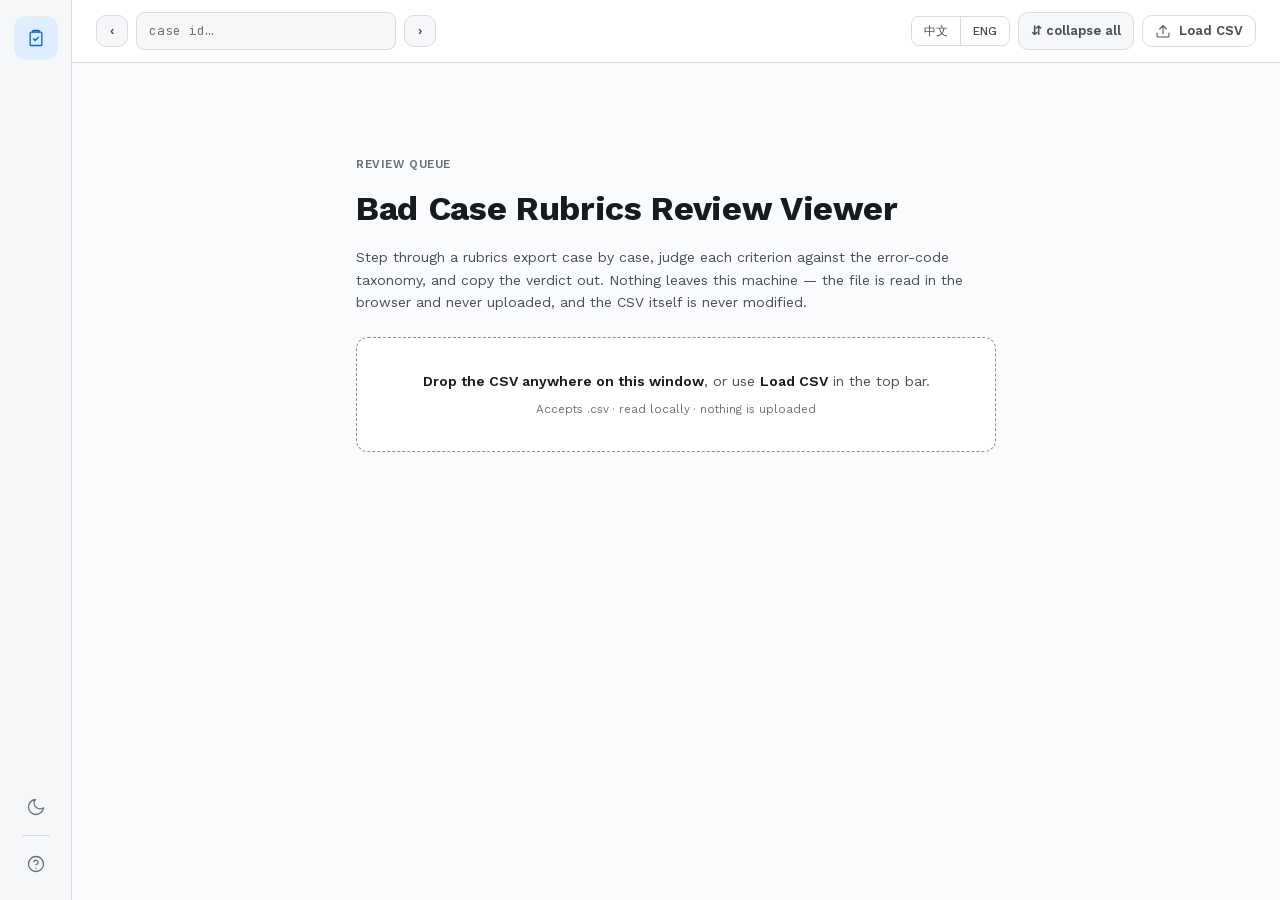
==== commit d54511f8: "uiux changes" ====
--- a/index.html
+++ b/index.html
@@ -18,527 +18,52 @@
 <link rel="stylesheet" href="vendor/highlight/github.min.css" id="hljs-light" />
 <link rel="stylesheet" href="vendor/highlight/github-dark.min.css" id="hljs-dark" disabled />
 
-<style>
-/* ══════════════════════════════════════════════════════════════════════════
-   House Tokens — .claude/skills/uiux/uiux reference.md
-   :root carries light values. Dark via [data-theme="dark"] on <html>.
-   No component hardcodes hex.
-   ══════════════════════════════════════════════════════════════════════════ */
-:root {
-  --surface:        #FFFFFF;
-  --surface-raised: #F4F4F4;
-  --border:         #D4D4D4;
-  --border-strong:  #B3B3B3;
-
-  --text:        #2B2B2B;
-  --text-muted:  #5A5A5A;
-  --text-faint:  #B3B3B3;
-
-  --primary:        #2266C4;
-  --primary-text:   #FFFFFF;
-  --primary-hover:  #1C57A8;
-
-  --danger:         #CD1C18;
-  --danger-text:    #FFFFFF;
-  --danger-hover:   #B01713;
-
-  --success:        #48872B;
-  --success-text:   #FFFFFF;
-  --success-hover:  #3C7324;
-
-  --focus-ring:     #2266C4;
-
-  --code-bg:        #F4F4F4;
-  --code-text:      #2B2B2B;
-
-  /* derived, tool-local */
-  --warn-bg:        #FFF4E0;
-  --warn-border:    #E0A030;
-  --tint-misaligned:#FDF1F1;
-  --chip-bg:        #ECECEC;
-
-  --font-ui:   system-ui, -apple-system, "Segoe UI", Roboto, Helvetica, Arial, sans-serif;
-  --font-mono: ui-monospace, "SF Mono", "Cascadia Code", "Consolas", "Liberation Mono", Menlo, monospace;
-
-  /* runtime-adjustable layout */
-  --prompt-h: 35vh;
-
-  /* z-index scale */
-  --z-sticky: 20;
-  --z-pop:    40;
-  --z-modal:  100;
-  --z-drop:   1000;
-}
-
-html[data-theme="dark"] {
-  --surface:        #2B2B2B;
-  --surface-raised: #363636;
-  --border:         #4A4A4A;
-  --border-strong:  #B3B3B3;
-
-  --text:        #FFFFFF;
-  --text-muted:  #D4D4D4;
-  --text-faint:  #B3B3B3;
-
-  --primary:        #2266C4;
-  --primary-text:   #FFFFFF;
-  --primary-hover:  #3D7AD1;
-
-  --danger:         #CD1C18;
-  --danger-text:    #FFFFFF;
-  --danger-hover:   #E0322E;
-
-  --success:        #48872B;
-  --success-text:   #FFFFFF;
-  --success-hover:  #57A033;
-
-  --focus-ring:     #4D8AE0;
-
-  --code-bg:        #1F1F1F;
-  --code-text:      #FFFFFF;
-
-  --warn-bg:        #3A3122;
-  --warn-border:    #E0A030;
-  --tint-misaligned:#3A2A2A;
-  --chip-bg:        #424242;
-}
-
-/* ── base ─────────────────────────────────────────────────────────────── */
-* { box-sizing: border-box; }
-/* Several elements below set `display`, which beats the UA `[hidden]` rule and
-   would leave them painted while hidden. Everything here toggles via `hidden`. */
-[hidden] { display: none !important; }
-html, body { height: 100%; }
-body {
-  margin: 0;
-  font-family: var(--font-ui);
-  font-size: 16px;
-  line-height: 1.6;
-  color: var(--text);
-  background: var(--surface);
-  overflow: hidden;   /* #scrollArea is the only scroll region */
-}
-#app { display: flex; flex-direction: column; height: 100dvh; }
-
-button, input, textarea, select { font: inherit; color: inherit; }
-:focus-visible { outline: 2px solid var(--focus-ring); outline-offset: 2px; }
-
-.btn {
-  background: var(--surface-raised);
-  color: var(--text);
-  border: 1px solid var(--border);
-  border-radius: 6px;
-  padding: 6px 12px;
-  cursor: pointer;
-  min-height: 32px;
-  transition: background 150ms ease-out;
-}
-.btn:hover { background: var(--border); }
-.btn:disabled { cursor: not-allowed; color: var(--text-faint); background: var(--surface-raised); }
-.btn-primary { background: var(--primary); color: var(--primary-text); border-color: var(--primary); }
-.btn-primary:hover { background: var(--primary-hover); }
-.btn-danger { background: var(--danger); color: var(--danger-text); border-color: var(--danger); font-weight: 600; }
-.btn-danger:hover { background: var(--danger-hover); }
-.btn-icon { padding: 4px 10px; min-width: 32px; }
-
-.chip {
-  display: inline-flex; align-items: center; gap: 5px;
-  background: var(--chip-bg); color: var(--text);
-  border-radius: 999px; padding: 1px 10px;
-  font-size: 12px; font-family: var(--font-mono);
-  white-space: nowrap;
-}
-.chip b { font-weight: 600; color: var(--text-muted); }
-
-/* segmented language / raw toggles */
-.seg { display: inline-flex; border: 1px solid var(--border); border-radius: 6px; overflow: hidden; }
-.seg button {
-  background: var(--surface); border: 0; padding: 3px 10px;
-  font-size: 12px; cursor: pointer; min-height: 26px;
-}
-.seg button + button { border-left: 1px solid var(--border); }
-.seg button[aria-pressed="true"] { background: var(--primary); color: var(--primary-text); }
-.seg button:disabled { color: var(--text-faint); cursor: not-allowed; background: var(--surface-raised); }
-
-/* ── top bar ──────────────────────────────────────────────────────────── */
-.topbar {
-  display: flex; align-items: center; gap: 12px; flex-wrap: wrap;
-  padding: 8px 14px;
-  border-bottom: 1px solid var(--border);
-  background: var(--surface-raised);
-  flex: 0 0 auto;
-}
-.topbar .nav-group { display: flex; align-items: center; gap: 6px; }
-.topbar .tools { display: flex; align-items: center; gap: 8px; margin-left: auto; flex-wrap: wrap; }
-
-.combobox { position: relative; min-width: 260px; }
-.combobox input {
-  width: 100%; padding: 6px 10px;
-  font-family: var(--font-mono); font-size: 14px;
-  background: var(--surface); border: 1px solid var(--border); border-radius: 6px;
-}
-.combobox .count {
-  position: absolute; right: 8px; top: 50%; transform: translateY(-50%);
-  font-size: 11px; color: var(--text-muted); pointer-events: none;
-  background: var(--surface); padding-left: 6px;
-}
-.combobox ul {
-  position: absolute; z-index: var(--z-pop); top: calc(100% + 4px); left: 0; right: 0;
-  max-height: 340px; overflow-y: auto; margin: 0; padding: 4px;
-  list-style: none; background: var(--surface);
-  border: 1px solid var(--border-strong); border-radius: 6px;
-  box-shadow: 0 8px 24px rgba(0,0,0,.18);
-}
-.combobox li {
-  padding: 5px 8px; border-radius: 4px; cursor: pointer;
-  font-family: var(--font-mono); font-size: 13px;
-  display: flex; justify-content: space-between; gap: 10px;
-}
-.combobox li[aria-selected="true"], .combobox li.active { background: var(--primary); color: var(--primary-text); }
-.combobox li .rowno { color: var(--text-muted); font-size: 11px; }
-.combobox li[aria-selected="true"] .rowno, .combobox li.active .rowno { color: var(--primary-text); }
-
-.filebtn {
-  display: inline-flex; align-items: center; gap: 6px;
-  border: 1px solid var(--border); border-radius: 6px;
-  padding: 4px 10px; background: var(--surface); cursor: pointer; font-size: 13px;
-}
-.filebtn input { max-width: 170px; font-size: 11px; }
-.filename { font-family: var(--font-mono); font-size: 12px; color: var(--text-muted); }
-
-/* ── load report ──────────────────────────────────────────────────────── */
-.report {
-  flex: 0 0 auto;
-  background: var(--warn-bg);
-  border-bottom: 1px solid var(--warn-border);
-  padding: 10px 14px;
-  font-size: 13px;
-  max-height: 25vh; overflow-y: auto;
-  display: flex; gap: 12px; align-items: flex-start;
-}
-.report .body { flex: 1; min-width: 0; }
-.report h3 { margin: 0 0 4px; font-size: 14px; font-weight: 600; }
-.report ul { margin: 0; padding-left: 18px; }
-.report li { font-family: var(--font-mono); font-size: 12px; line-height: 1.5; }
-
-/* ── header strip ─────────────────────────────────────────────────────── */
-.headerstrip {
-  flex: 0 0 auto;
-  padding: 8px 14px;
-  border-bottom: 1px solid var(--border);
-  background: var(--surface);
-  display: flex; flex-direction: column; gap: 5px;
-}
-.headerstrip .line { display: flex; flex-wrap: wrap; gap: 8px; align-items: center; }
-.headerstrip .caseid { font-family: var(--font-mono); font-weight: 700; font-size: 18px; }
-
-/* ── panels ───────────────────────────────────────────────────────────── */
-.panel { border: 1px solid var(--border); border-radius: 8px; background: var(--surface); margin-bottom: 12px; }
-.panel > header {
-  display: flex; align-items: center; gap: 8px; flex-wrap: wrap;
-  padding: 6px 10px;
-  background: var(--surface-raised);
-  border-bottom: 1px solid var(--border);
-  border-radius: 7px 7px 0 0;
-}
-.panel.collapsed > header { border-bottom: 0; border-radius: 7px; }
-.panel > header .title {
-  font-family: var(--font-mono); font-size: 13px; font-weight: 600;
-  background: none; border: 0; padding: 0; cursor: pointer; text-align: left;
-}
-.panel > header .spacer { margin-left: auto; }
-.panel .body { padding: 10px 14px; overflow-x: auto; }
-.panel.collapsed .body { display: none; }
-
-.badge-fallback {
-  font-size: 11px; padding: 1px 8px; border-radius: 999px;
-  background: var(--warn-bg); border: 1px solid var(--warn-border); color: var(--text);
-}
-.inline-warn {
-  margin: 0 0 10px; padding: 6px 10px;
-  background: var(--warn-bg); border: 1px solid var(--warn-border); border-radius: 6px;
-  font-size: 13px;
-}
-.inline-error {
-  margin: 0 0 10px; padding: 6px 10px;
-  border: 1px solid var(--danger); border-radius: 6px;
-  color: var(--danger); font-size: 13px; font-weight: 600;
-}
-
-/* pinned prompt */
-.pinned {
-  flex: 0 0 auto;
-  border-bottom: 2px solid var(--border-strong);
-  background: var(--surface);
-  position: relative;
-}
-.pinned .panel { margin: 10px 14px; }
-.pinned .body { max-height: var(--prompt-h); overflow-y: auto; }
-.pinned.collapsed-outer .body { display: none; }
-.grip {
-  height: 8px; cursor: ns-resize; background: var(--surface-raised);
-  border-top: 1px solid var(--border);
-  display: flex; align-items: center; justify-content: center;
-}
-.grip::after { content: ''; width: 46px; height: 3px; border-radius: 2px; background: var(--border-strong); }
-
-/* ── scroll area ──────────────────────────────────────────────────────── */
-main { flex: 1 1 auto; overflow-y: auto; padding: 14px; }
-
-/* ── markdown body ────────────────────────────────────────────────────── */
-.md { word-break: break-word; }
-.md > *:first-child { margin-top: 0; }
-.md > *:last-child { margin-bottom: 0; }
-.md pre {
-  background: var(--code-bg); color: var(--code-text);
-  padding: 10px 12px; border-radius: 6px; overflow-x: auto;
-}
-.md code { font-family: var(--font-mono); font-size: .9em; }
-.md :not(pre) > code { background: var(--code-bg); padding: 1px 5px; border-radius: 4px; }
-.md table { border-collapse: collapse; }
-.md th, .md td { border: 1px solid var(--border); padding: 4px 8px; }
-.md blockquote {
-  margin: 8px 0; padding-left: 12px;
-  border-left: 3px solid var(--border-strong); color: var(--text-muted);
-}
-.md img { max-width: 100%; }
-.raw {
-  font-family: var(--font-mono); font-size: 13px; line-height: 1.55;
-  white-space: pre-wrap; word-break: break-word; margin: 0;
-  background: var(--code-bg); color: var(--code-text);
-  padding: 10px 12px; border-radius: 6px;
-}
-
-/* conversation turns */
-.turn { border-left: 3px solid var(--border); padding-left: 12px; margin-bottom: 14px; }
-.turn-role {
-  font-family: var(--font-mono); font-size: 11px; font-weight: 700;
-  text-transform: uppercase; letter-spacing: .04em; color: var(--text-muted);
-  margin-bottom: 2px;
-}
-
-/* judge reasons */
-.jr { list-style: none; margin: 0; padding: 0; }
-.jr li { padding: 8px 0; border-top: 1px solid var(--border); }
-.jr li:first-child { border-top: 0; padding-top: 0; }
-.jr .meta { display: flex; gap: 8px; flex-wrap: wrap; margin-bottom: 3px; }
-
-/* ── agent panes ──────────────────────────────────────────────────────── */
-.agents { display: grid; grid-template-columns: 1fr 1fr; gap: 12px; margin-bottom: 12px; }
-.agents .panel { margin: 0; }
-.agent-field { margin-bottom: 10px; }
-.agent-field:last-child { margin-bottom: 0; }
-.agent-field .label {
-  font-family: var(--font-mono); font-size: 11px; font-weight: 700;
-  text-transform: uppercase; letter-spacing: .04em; color: var(--text-muted);
-}
-.agent-field .value {
-  white-space: pre-wrap; word-break: break-word;
-  font-family: var(--font-mono); font-size: 13px;
-  user-select: text;
-}
-.agent-field .value .uniq {
-  background: var(--warn-bg);
-  border-bottom: 2px solid var(--warn-border);
-  border-radius: 3px; padding: 0 2px;
-}
-.agent-empty { color: var(--text-muted); font-style: italic; }
-
-/* ── rubrics table ────────────────────────────────────────────────────── */
-.rtable {
-  --cols: 6% 40% 10% 22% 22%;
-  border: 1px solid var(--border); border-radius: 8px;
-  margin-bottom: 12px; background: var(--surface);
-}
-.rhead, .rrow { display: grid; grid-template-columns: var(--cols); }
-.rhead {
-  position: relative;
-  background: var(--surface-raised);
-  border-bottom: 1px solid var(--border);
-  border-radius: 7px 7px 0 0;
-  font-family: var(--font-mono); font-size: 11px; font-weight: 700;
-  text-transform: uppercase; letter-spacing: .04em; color: var(--text-muted);
-}
-.rhead > span { padding: 7px 10px; }
-.rrow { border-top: 1px solid var(--border); }
-.rhead + .rrow, .rbody > .rrow:first-child { border-top: 0; }
-.rrow > div { padding: 8px 10px; min-width: 0; }
-.rrow.misaligned { background: var(--tint-misaligned); }
-.c-id .expander {
-  background: none; border: 0; cursor: pointer; padding: 2px 4px;
-  font-family: var(--font-mono); font-weight: 700; font-size: 13px;
-  color: var(--text); border-radius: 4px;
-}
-.c-id .expander:hover { background: var(--border); }
-.c-crit { user-select: text; }
-.c-weight .badge {
-  display: inline-block; font-family: var(--font-mono); font-size: 12px;
-  background: var(--chip-bg); border-radius: 6px; padding: 1px 8px; white-space: nowrap;
-}
-.c-issues { position: relative; }
-.c-issues textarea {
-  width: 100%; min-height: 60px; resize: vertical; overflow: hidden;
-  padding: 6px 8px; padding-right: 26px;
-  border: 1px solid var(--border); border-radius: 6px;
-  background: var(--surface); font-size: 14px; line-height: 1.5;
-}
-.rowclear {
-  position: absolute; top: 12px; right: 14px;
-  background: none; border: 0; cursor: pointer; padding: 0 4px;
-  color: var(--text-muted); font-size: 15px; line-height: 1; border-radius: 4px;
-}
-.rowclear:hover { color: var(--danger); background: var(--surface-raised); }
-
-.codebtn {
-  width: 100%; text-align: left; min-height: 34px;
-  background: var(--surface); border: 1px solid var(--border); border-radius: 6px;
-  padding: 5px 8px; cursor: pointer; font-size: 13px;
-}
-.codebtn:hover { border-color: var(--border-strong); }
-.codebtn .placeholder { color: var(--text-muted); }
-.codebtn .codechip {
-  display: block; font-family: var(--font-mono); font-size: 11.5px; line-height: 1.45;
-  word-break: break-word;
-}
-
-.resizers { position: absolute; inset: 0; pointer-events: none; }
-.resizer {
-  position: absolute; top: 0; bottom: 0; width: 9px; margin-left: -4px;
-  cursor: col-resize; pointer-events: auto; background: transparent;
-  border: 0; padding: 0;
-}
-.resizer::after {
-  content: ''; position: absolute; left: 4px; top: 4px; bottom: 4px;
-  width: 1px; background: var(--border-strong);
-}
-.resizer:hover::after, .resizer:focus-visible::after { background: var(--primary); width: 2px; }
-
-.rexp {
-  border-top: 1px dashed var(--border);
-  background: var(--surface-raised);
-  padding: 8px 14px; font-size: 13px;
-}
-.rexp dl { display: grid; grid-template-columns: max-content 1fr; gap: 3px 14px; margin: 0; }
-.rexp dt { font-family: var(--font-mono); font-size: 11px; font-weight: 700; text-transform: uppercase; color: var(--text-muted); }
-.rexp dd { margin: 0; word-break: break-word; }
-
-/* Error-code popover. `fixed`, not `absolute`: the app is a non-scrolling
-   100dvh flex column, so an absolutely-positioned menu would extend the
-   document and focusing its first checkbox would scroll the app out of view. */
-.codemenu {
-  position: fixed; z-index: var(--z-pop);
-  width: min(560px, 94vw); max-height: 62vh; overflow-y: auto;
-  background: var(--surface); border: 1px solid var(--border-strong);
-  border-radius: 8px; box-shadow: 0 10px 30px rgba(0,0,0,.22);
-  padding: 6px;
-}
-.codemenu .grp {
-  font-family: var(--font-mono); font-size: 10.5px; font-weight: 700;
-  letter-spacing: .06em; color: var(--text-muted);
-  padding: 8px 8px 3px; border-top: 1px solid var(--border); margin-top: 4px;
-}
-.codemenu .grp:first-child { border-top: 0; margin-top: 0; }
-.codemenu label {
-  display: flex; gap: 9px; align-items: flex-start;
-  padding: 5px 8px; border-radius: 5px; cursor: pointer; font-size: 13.5px;
-}
-.codemenu label:hover { background: var(--surface-raised); }
-.codemenu label.disabled { color: var(--text-faint); cursor: not-allowed; }
-.codemenu input { margin-top: 4px; flex: 0 0 auto; }
-.codemenu .note { font-size: 11px; color: var(--text-muted); }
-.codemenu footer {
-  display: flex; justify-content: flex-end; gap: 8px;
-  padding: 6px 4px 2px; border-top: 1px solid var(--border); margin-top: 6px;
-}
-
-/* ── final box ────────────────────────────────────────────────────────── */
-.final { border: 2px solid var(--border-strong); border-radius: 8px; padding: 12px 14px; margin-bottom: 12px; }
-.final h2 { margin: 0 0 10px; font-size: 18px; font-weight: 700; }
-.outfield { margin-bottom: 14px; }
-.outfield .row { display: flex; align-items: center; gap: 10px; margin-bottom: 5px; }
-.outfield label { font-weight: 500; font-size: 14px; }
-.outfield .ro-note { font-size: 12px; color: var(--text-muted); }
-.outfield .spacer { margin-left: auto; }
-.outbox {
-  margin: 0; min-height: 76px; max-height: 340px; overflow: auto;
-  padding: 9px 11px; border: 1px solid var(--border); border-radius: 6px;
-  background: var(--code-bg); color: var(--code-text);
-  font-family: var(--font-mono); font-size: 13px; line-height: 1.55;
-  white-space: pre-wrap; word-break: break-word;
-}
-.outbox:empty::before { content: 'No error codes selected yet.'; color: var(--text-muted); font-style: italic; }
-#generalRemarks {
-  width: 100%; min-height: 76px; resize: vertical;
-  padding: 9px 11px; border: 1px solid var(--border); border-radius: 6px;
-  background: var(--surface); font-size: 15px;
-}
-.copy-ok { font-size: 13px; font-weight: 600; color: var(--success); }
-.resets { display: flex; gap: 10px; align-items: center; border-top: 1px solid var(--border); padding-top: 10px; }
-
-details.other { border: 1px solid var(--border); border-radius: 8px; padding: 8px 12px; margin-bottom: 24px; }
-details.other summary { cursor: pointer; font-weight: 600; font-size: 14px; }
-details.other dl { display: grid; grid-template-columns: max-content 1fr; gap: 4px 16px; margin: 10px 0 2px; }
-details.other dt { font-family: var(--font-mono); font-size: 12px; color: var(--text-muted); }
-details.other dd { margin: 0; word-break: break-word; font-size: 14px; }
-
-.dangerzone { display: flex; justify-content: flex-end; padding: 8px 0 40px; }
-
-/* ── empty state + drop overlay ───────────────────────────────────────── */
-.empty { max-width: 620px; margin: 8vh auto; text-align: center; }
-.empty h1 { font-size: 24px; font-weight: 700; margin: 0 0 8px; }
-.empty p { color: var(--text-muted); }
-.dropzone {
-  border: 2px dashed var(--border-strong); border-radius: 12px;
-  padding: 34px 20px; margin-top: 20px; background: var(--surface-raised);
-}
-#dropOverlay {
-  position: fixed; inset: 0; z-index: var(--z-drop);
-  background: color-mix(in srgb, var(--primary) 18%, transparent);
-  border: 4px dashed var(--primary);
-  display: flex; align-items: center; justify-content: center;
-  font-size: 22px; font-weight: 700; pointer-events: none;
-}
-
-/* ── dialog ───────────────────────────────────────────────────────────── */
-dialog {
-  border: 1px solid var(--border-strong); border-radius: 10px;
-  background: var(--surface); color: var(--text);
-  padding: 18px 20px; max-width: 520px;
-}
-dialog::backdrop { background: rgba(0,0,0,.45); }
-dialog h2 { margin: 0 0 8px; font-size: 18px; }
-dialog p { margin: 0 0 14px; }
-dialog .actions { display: flex; justify-content: flex-end; gap: 8px; }
-
-.sr-only {
-  position: absolute; width: 1px; height: 1px; padding: 0; margin: -1px;
-  overflow: hidden; clip: rect(0 0 0 0); white-space: nowrap; border: 0;
-}
-
-/* ── responsive: stack table into cards, agents vertically ────────────── */
-@media (max-width: 1000px) {
-  .agents { grid-template-columns: 1fr; }
-  .rhead { display: none; }
-  .rrow { grid-template-columns: 1fr; gap: 2px; padding: 6px 0 10px; }
-  .rrow > div { padding: 4px 12px; }
-  .rrow > div::before {
-    content: attr(data-label);
-    display: block;
-    font-family: var(--font-mono); font-size: 10.5px; font-weight: 700;
-    text-transform: uppercase; letter-spacing: .04em; color: var(--text-muted);
-    margin-bottom: 2px;
-  }
-  .c-id::before { display: none; }
-  .rowclear { top: 30px; right: 18px; }
-}
-
-@media (prefers-reduced-motion: reduce) {
-  * { transition: none !important; animation: none !important; }
-}
-</style>
+<link rel="stylesheet" href="styles/tokens.css" />
+<link rel="stylesheet" href="styles/app.css" />
 </head>
 
 <body>
+<div class="app">
+
+<!-- Standard 72px chrome (uiux reference §4, "Sidebar rail"). No sibling tools
+     to link to, so the top group is the identity mark rather than navigation;
+     the bottom group carries the theme toggle and help. -->
+<nav class="rail" aria-label="Tool">
+  <div class="rail-group">
+    <span class="rail-mark" aria-hidden="true">
+      <svg width="20" height="20" viewBox="0 0 24 24" fill="none" stroke="currentColor"
+           stroke-width="1.6" stroke-linecap="round" stroke-linejoin="round">
+        <path d="M9 3h6a1 1 0 0 1 1 1v1H8V4a1 1 0 0 1 1-1Z"/>
+        <path d="M8 5H6a1 1 0 0 0-1 1v14a1 1 0 0 0 1 1h12a1 1 0 0 0 1-1V6a1 1 0 0 0-1-1h-2"/>
+        <path d="m9 13 2 2 4-4"/>
+      </svg>
+    </span>
+  </div>
+
+  <div class="rail-group">
+    <button type="button" class="rail-btn" id="themeToggle" aria-label="Toggle light or dark theme">
+      <svg class="icon-moon" width="20" height="20" viewBox="0 0 24 24" fill="none" stroke="currentColor"
+           stroke-width="1.6" stroke-linecap="round" stroke-linejoin="round" aria-hidden="true">
+        <path d="M21 12.8A9 9 0 1 1 11.2 3a7 7 0 0 0 9.8 9.8Z"/>
+      </svg>
+      <svg class="icon-sun" width="20" height="20" viewBox="0 0 24 24" fill="none" stroke="currentColor"
+           stroke-width="1.6" stroke-linecap="round" stroke-linejoin="round" aria-hidden="true">
+        <circle cx="12" cy="12" r="4"/>
+        <path d="M12 2v2M12 20v2M4.9 4.9l1.4 1.4M17.7 17.7l1.4 1.4M2 12h2M20 12h2M4.9 19.1l1.4-1.4M17.7 6.3l1.4-1.4"/>
+      </svg>
+    </button>
+    <div class="rail-sep"></div>
+    <button type="button" class="rail-btn" id="helpBtn" aria-label="Keyboard shortcuts and help">
+      <svg width="20" height="20" viewBox="0 0 24 24" fill="none" stroke="currentColor"
+           stroke-width="1.6" stroke-linecap="round" stroke-linejoin="round" aria-hidden="true">
+        <circle cx="12" cy="12" r="9"/>
+        <path d="M9.4 9.2a2.7 2.7 0 0 1 5.2.9c0 1.8-2.6 2.7-2.6 2.7"/>
+        <path d="M12 17h.01"/>
+      </svg>
+    </button>
+  </div>
+</nav>
+
 <div id="app">
 
   <header class="topbar">
@@ -562,15 +87,27 @@
         <button type="button" id="globalEn" aria-pressed="false">ENG</button>
       </div>
       <button type="button" class="btn" id="collapseAll" aria-label="Collapse or expand all panels">⇵ collapse all</button>
-      <button type="button" class="btn btn-icon" id="themeToggle" aria-label="Toggle light or dark theme">☀</button>
       <label class="filebtn">
-        <span>CSV</span>
+        <svg width="16" height="16" viewBox="0 0 24 24" fill="none" stroke="currentColor"
+             stroke-width="1.6" stroke-linecap="round" stroke-linejoin="round" aria-hidden="true">
+          <path d="M21 15v4a2 2 0 0 1-2 2H5a2 2 0 0 1-2-2v-4"/>
+          <path d="M7 9l5-5 5 5M12 4v12"/>
+        </svg>
+        <span>Load CSV</span>
         <input type="file" id="fileInput" accept=".csv,text/csv" aria-label="Choose a CSV file" />
       </label>
     </div>
   </header>
 
-  <div class="report" id="loadReport" role="status" hidden>
+  <!-- Only ever shown when rows failed to parse, so it is an error banner, not an
+       info one. The glyph is markup rather than a character in the title string so
+       the tint is never the only signal (uiux reference §5, "Color as signal"). -->
+  <div class="report" id="loadReport" role="alert" hidden>
+    <svg class="glyph" width="16" height="16" viewBox="0 0 24 24" fill="none" stroke="currentColor"
+         stroke-width="1.6" stroke-linecap="round" stroke-linejoin="round" aria-hidden="true">
+      <path d="M10.3 3.9 1.8 18a2 2 0 0 0 1.7 3h17a2 2 0 0 0 1.7-3L13.7 3.9a2 2 0 0 0-3.4 0Z"/>
+      <path d="M12 9v4M12 17h.01"/>
+    </svg>
     <div class="body">
       <h3 id="loadReportTitle"></h3>
       <ul id="loadReportList"></ul>
@@ -588,11 +125,15 @@
 
   <main id="scrollArea">
     <div class="empty" id="emptyState">
+      <p class="eyebrow">Review queue</p>
       <h1>Bad Case Rubrics Review Viewer</h1>
-      <p>Load the review export to begin. Nothing leaves this machine — the file is read in the
+      <p>Step through a rubrics export case by case, judge each criterion against the error-code
+         taxonomy, and copy the verdict out. Nothing leaves this machine — the file is read in the
          browser and never uploaded, and the CSV itself is never modified.</p>
       <div class="dropzone">
-        <p><strong>Drop the CSV here</strong>, or use the <strong>CSV</strong> button in the top bar.</p>
+        <p><strong>Drop the CSV anywhere on this window</strong>, or use
+           <strong>Load CSV</strong> in the top bar.</p>
+        <span class="dropzone-hint">Accepts .csv · read locally · nothing is uploaded</span>
       </div>
     </div>
 
@@ -604,10 +145,32 @@
       <div class="final">
         <h2>Final</h2>
 
+        <div class="caselevel">
+          <div class="row">
+            <label class="cl-check" for="langReqCheck">
+              <input type="checkbox" id="langReqCheck">
+              <span>P0 Missing Language Requirement</span>
+            </label>
+            <span class="ro-note">case-level · independent of any rubric</span>
+          </div>
+          <textarea id="langReqNote" hidden aria-label="Comment for P0 Missing Language Requirement"
+                    placeholder="Why this code applies to the case…"></textarea>
+
+          <div class="setcodes">
+            <div class="row">
+              <span class="cl-title">Whole-rubrics error codes</span>
+              <span class="ro-note">judged against the rubric set as a whole · independent of the per-criterion codes</span>
+            </div>
+            <button type="button" class="codebtn" id="setCodeBtn"
+                    aria-haspopup="true" aria-expanded="false"></button>
+            <div id="setCodeLines"></div>
+          </div>
+        </div>
+
         <div class="outfield">
           <div class="row">
             <label id="lblCodes">Final Error Codes</label>
-            <span class="ro-note">generated from the table · read-only</span>
+            <span class="ro-note">generated from all three scopes · read-only</span>
             <span class="spacer"></span>
             <span class="copy-ok" id="okCodes" role="status"></span>
             <button type="button" class="btn btn-primary" id="copyCodes">copy</button>
@@ -618,20 +181,12 @@
         <div class="outfield">
           <div class="row">
             <label id="lblRemarks">Final Remarks</label>
-            <span class="ro-note">generated from the table · read-only</span>
+            <span class="ro-note">generated from all three scopes · read-only</span>
             <span class="spacer"></span>
             <span class="copy-ok" id="okRemarks" role="status"></span>
             <button type="button" class="btn btn-primary" id="copyRemarks">copy</button>
           </div>
           <pre class="outbox" id="outRemarks" tabindex="0" aria-labelledby="lblRemarks"></pre>
-        </div>
-
-        <div class="inline-warn" id="copyWarn" hidden role="alert">
-          <div id="copyWarnText"></div>
-          <div style="margin-top:8px; display:flex; gap:8px;">
-            <button type="button" class="btn btn-primary" id="copyAnyway">Copy anyway</button>
-            <button type="button" class="btn" id="copyCancel">Cancel</button>
-          </div>
         </div>
 
         <div class="outfield">
@@ -647,7 +202,7 @@
 
         <div class="resets">
           <button type="button" class="btn btn-danger" id="clearCase">Clear this case</button>
-          <span class="ro-note">Wipes this case's codes, issues text and general remarks. Not undoable.</span>
+          <span class="ro-note">Wipes this case's codes in all three scopes, its issues text and general remarks. Not undoable.</span>
         </div>
       </div>
 
@@ -664,6 +219,8 @@
 
   <div id="dropOverlay" hidden>Drop the CSV to load it</div>
 </div>
+
+</div><!-- /.app -->
 
 <dialog id="confirmDialog">
   <h2 id="confirmTitle"></h2>
@@ -674,6 +231,22 @@
   </div>
 </dialog>
 
+<dialog id="helpDialog">
+  <h2>Keyboard shortcuts</h2>
+  <dl>
+    <dt>Alt + ←</dt><dd>Previous case</dd>
+    <dt>Alt + →</dt><dd>Next case</dd>
+    <dt>⌘ / Ctrl + K</dt><dd>Jump to the case search</dd>
+    <dt>Esc</dt><dd>Close this sheet, the error-code picker, or the case list</dd>
+    <dt>Tab</dt><dd>Move through every control in reading order</dd>
+  </dl>
+  <p>Review state is kept per case for the whole session, so switching cases never loses entered
+     codes or notes. The CSV on disk is never written to.</p>
+  <div class="actions">
+    <button type="button" class="btn btn-primary" id="helpClose">Close</button>
+  </div>
+</dialog>
+
 <script src="vendor/papaparse/papaparse.min.js"></script>
 <script src="vendor/marked/marked.min.js"></script>
 <script src="vendor/highlight/highlight.min.js"></script>
@@ -690,8 +263,8 @@
    ══════════════════════════════════════════════════════════════════════════ */
 
 /* Canonical order. Governs both menu order and output ordering.
-   `r3` marks the two codes that only apply from the third rubric row onward —
-   both are judgments about a rubric *set*, which needs ≥3 rows to assess. */
+   Every code applies to every criterion — there is no positional gate.
+   The same list feeds the whole-rubrics picker unchanged. */
 var ERROR_CODES = [
   { code: 'P0 Inauthenticity / Fabrication / False Capability' },
   { code: 'P0 Unmet Demands / Missing Critical Element' },
@@ -701,19 +274,26 @@
   { code: 'P1 Rubric is Not Self-Contained' },
   { code: 'P1 Unreasonable Rubric Weightage' },
   { code: 'P1 Rubrics Redundancy (Fluff / Bonus Bloat)' },
-  { code: 'P1 Rubrics Lack Atomicity', r3: true },
+  { code: 'P1 Rubrics Lack Atomicity' },
   { code: 'P2 Rubrics not in Chinese' },
   { code: 'P2 Rubrics Lack Prompt Specificity' },
-  { code: 'P2 Repetitive / Overlapping / Contradictory', r3: true },
+  { code: 'P2 Repetitive / Overlapping / Contradictory' },
   { code: 'P2 Homogenous / Undifferentiated Weightage' },
   { code: 'P2 Weak Pitfall ("Others")' }
 ];
 var CODE_ORDER = {};
 ERROR_CODES.forEach(function (c, i) { CODE_ORDER[c.code] = i; });
 
-/* R3+ gate: 1-based array position ≥ 3. Never parsed out of the rendered id. */
-var R3_MIN_POSITION = 3;
-var R3_REASON = 'Only applies from the third rubric onward — it is a judgment about the rubric set.';
+/* Case-level code. Judged against the case as a whole, so it is deliberately
+   NOT in ERROR_CODES — it never appears in a rubric row's picker. It leads both
+   generated cells when checked. */
+var CASE_LEVEL_CODE = 'P0 Missing Language Requirement';
+
+/* Whole-rubrics selection. The same fourteen ERROR_CODES applied to the rubric
+   set as a whole, independently of any row — a second, parallel application of
+   the taxonomy, not a change to what a code means on a criterion. Its remarks
+   blocks carry this prefix where a row's carry `R<n>`. */
+var SET_PREFIX = 'ALL';
 
 /* Column names are matched case-insensitively and whitespace-normalized, so
    these are written lowercase. Source headers keep their original casing
@@ -724,8 +304,7 @@
   model_response:   { zh: 'model_response',   en: 'model_response_translated' },
   chat_history:     { zh: 'chat_history',     en: 'chat_history_translated' },
   post_user_prompt: { zh: 'post_user_prompt', en: 'post_user_prompt_translated' },
-  judge_reasons:    { zh: 'badcase_judge_reasons', en: 'badcase_judge_reasons_translate' },
-  alignment:        { zh: 'step4_rubric_alignment.reasons', en: null } // en lives inside the step4 blob
+  judge_reasons:    { zh: 'badcase_judge_reasons', en: 'badcase_judge_reasons_translate' }
 };
 
 var COL = {
@@ -774,7 +353,7 @@
 var MISALIGNED_BASE = 0;
 
 /* Exist only inside the step3 blob; no Chinese source anywhere in the file. */
-var ENGLISH_ONLY_FIELDS = ['reference', 'rubric_summary', 'decision', 'failure_type', 'target_capability'];
+var ENGLISH_ONLY_FIELDS = ['decision', 'failure_type', 'target_capability'];
 
 var LS = {
   csvName: 'brv:csvName',
@@ -782,14 +361,14 @@
   casePfx: 'brv:case:'
 };
 
+/* `reference`, `alignment reasons` and `rubric_summary` were removed 2026-08-05 —
+   noise the adjudicator does not read. The step4 blob is still parsed: the
+   aligned/severity header chips and the misaligned row tint come from it. */
 var PANELS = [
   { id: 'model_response',   title: 'model_response',        lang: true,  raw: true,  turns: false },
-  { id: 'reference',        title: 'reference [ENG only]',  lang: false, raw: true,  turns: false },
   { id: 'chat_history',     title: 'chat_history',          lang: true,  raw: true,  turns: true },
   { id: 'post_user_prompt', title: 'post_user_prompt',      lang: true,  raw: true,  turns: true },
-  { id: 'judge_reasons',    title: 'badcase_judge_reasons', lang: true,  raw: false, turns: false },
-  { id: 'alignment',        title: 'alignment reasons',     lang: true,  raw: false, turns: false },
-  { id: 'rubric_summary',   title: 'rubric_summary [ENG only]', lang: false, raw: false, turns: false }
+  { id: 'judge_reasons',    title: 'badcase_judge_reasons', lang: true,  raw: false, turns: false }
 ];
 
 
@@ -833,6 +412,13 @@
   if (!r || typeof r !== 'object') r = {};
   if (!r.rows || typeof r.rows !== 'object') r.rows = {};
   if (typeof r.remarks !== 'string') r.remarks = '';
+  var lr = r.langReq;
+  r.langReq = {
+    on: !!(lr && lr.on),
+    // Unchecked carries no note, matching the row rule: no code → no text.
+    note: (lr && lr.on && typeof lr.note === 'string') ? lr.note : ''
+  };
+  normalizeCodeSet(r, 'set');
   return r;
 }
 var saveReviewNow = function (caseId, review) {
@@ -840,10 +426,16 @@
   var rows = {};
   Object.keys(review.rows).forEach(function (k) {
     var r = review.rows[k];
-    if (r && ((r.codes && r.codes.length) || (r.issues && r.issues.length))) rows[k] = r;
-  });
-  if (!Object.keys(rows).length && !review.remarks) lsDel(reviewKey(caseId));
-  else lsSet(reviewKey(caseId), { rows: rows, remarks: review.remarks });
+    if (r && r.codes && r.codes.length) rows[k] = r;   // no codes → no text to keep
+  });
+  var lang = langReqState(review);
+  var set = setState(review);
+  if (!Object.keys(rows).length && !review.remarks && !lang.on && !set.codes.length) {
+    lsDel(reviewKey(caseId));
+  } else {
+    lsSet(reviewKey(caseId),
+          { rows: rows, remarks: review.remarks, langReq: lang, set: set });
+  }
 };
 var saveReview = debounce(saveReviewNow, 250);
 
@@ -1028,26 +620,6 @@
     targetCapability: fromStep3('target_capability'),
     aligned:          step4 && step4.aligned !== undefined ? step4.aligned : null,
     severity:         step4 && step4.severity !== undefined ? step4.severity : null
-  };
-
-  panels.reference = {
-    zh: '', en: fromStep3('reference') == null ? '' : String(fromStep3('reference')),
-    zhMissing: true, enMissing: fromStep3('reference') == null,
-    enTruncated: false, zhTruncated: false, englishOnly: true
-  };
-  panels.rubric_summary = {
-    zh: '', en: fromStep3('rubric_summary') == null ? '' : String(fromStep3('rubric_summary')),
-    zhMissing: true, enMissing: fromStep3('rubric_summary') == null,
-    enTruncated: false, zhTruncated: false, englishOnly: true
-  };
-
-  /* ── alignment reasons: 中文 is its own column and survives a bad blob ─ */
-  var alignEn = step4 && step4.reasons != null ? String(step4.reasons) : '';
-  var alignZh = joinChunks(row, TRANSLATION_MAP.alignment.zh, chunks);
-  panels.alignment = {
-    zh: alignZh, en: alignEn,
-    zhMissing: !alignZh.trim(), enMissing: !alignEn.trim(),
-    enTruncated: false, zhTruncated: false
   };
 
   /* ── judge reasons ────────────────────────────────────────────────── */
@@ -1187,11 +759,14 @@
 var cases = [];
 var currentIndex = -1;
 var currentCase = null;
-var review = { rows: {}, remarks: '' };
+function emptyReview() {
+  return { rows: {}, remarks: '', langReq: { on: false, note: '' }, set: { codes: [], issues: {} } };
+}
+
+var review = emptyReview();
 var rawFlags = {};        // panelId -> bool. Session only, per spec's UI-prefs list.
 var expandedRows = {};    // rowIndex -> bool. Session only.
 var renderCache = {};     // panelId|lang|raw -> HTML. Cleared on navigation.
-var pendingCopy = null;
 
 var $ = function (sel) { return document.querySelector(sel); };
 var el = {
@@ -1209,24 +784,54 @@
   outCodes: $('#outCodes'), outRemarks: $('#outRemarks'),
   copyCodes: $('#copyCodes'), copyRemarks: $('#copyRemarks'), copyGeneral: $('#copyGeneral'),
   okCodes: $('#okCodes'), okRemarks: $('#okRemarks'), okGeneral: $('#okGeneral'),
-  copyWarn: $('#copyWarn'), copyWarnText: $('#copyWarnText'),
-  copyAnyway: $('#copyAnyway'), copyCancel: $('#copyCancel'),
   general: $('#generalRemarks'),
+  langReqCheck: $('#langReqCheck'), langReqNote: $('#langReqNote'),
+  setCodeBtn: $('#setCodeBtn'), setCodeLines: $('#setCodeLines'),
   clearCase: $('#clearCase'), clearAll: $('#clearAll'),
   other: $('#otherFields'), otherList: $('#otherFieldsList'),
   scroll: $('#scrollArea'), dropOverlay: $('#dropOverlay'),
   dialog: $('#confirmDialog'), dlgTitle: $('#confirmTitle'), dlgBody: $('#confirmBody'),
-  dlgYes: $('#confirmYes'), dlgNo: $('#confirmNo')
+  dlgYes: $('#confirmYes'), dlgNo: $('#confirmNo'),
+  help: $('#helpBtn'), helpDialog: $('#helpDialog'), helpClose: $('#helpClose')
 };
+
+function langReqState(r) {
+  var target = r || review;
+  if (!target.langReq || typeof target.langReq !== 'object') target.langReq = { on: false, note: '' };
+  return target.langReq;
+}
+
+/* The whole-rubrics selection has exactly a row's shape — same picker, same
+   one-box-per-code rule — so it shares rowState's normalization. */
+function setState(r) { return normalizeCodeSet(r || review, 'set'); }
 
 function panelLang(id) { return ui.panelLangs[id] === 'zh' ? 'zh' : 'en'; }  // ENG on first load
 function isCollapsed(id) { return !!ui.panelCollapsed[id]; }
-function rowState(idx) {
-  var r = review.rows[idx];
-  if (!r) { r = review.rows[idx] = { codes: [], issues: '' }; }
+/* `issues` is keyed by error code (changed 2026-08-05). A pre-2026-08-05 row
+   stores it as a single string — deliberately discarded rather than migrated,
+   per specifications.md § Persistence. The codes on that row survive. */
+function rowState(idx) { return normalizeCodeSet(review.rows, idx); }
+
+function normalizeCodeSet(owner, key) {
+  var r = owner[key];
+  if (!r || typeof r !== 'object') { r = owner[key] = { codes: [], issues: {} }; }
   if (!Array.isArray(r.codes)) r.codes = [];
-  if (typeof r.issues !== 'string') r.issues = '';
+  if (!r.issues || typeof r.issues !== 'object' || Array.isArray(r.issues)) r.issues = {};
   return r;
+}
+
+/* `SET_TARGET` stands where a row index stands, so one picker serves both. */
+var SET_TARGET = 'set';
+function targetState(target) {
+  return target === SET_TARGET ? setState() : rowState(target);
+}
+
+/* Text lives only under a currently-selected code. Called after every change to
+   `codes` so a deselected code's text cannot survive as invisible orphan text. */
+function pruneIssues(st) {
+  Object.keys(st.issues).forEach(function (code) {
+    if (st.codes.indexOf(code) === -1) delete st.issues[code];
+  });
 }
 
 
@@ -1587,9 +1192,7 @@
     sp.className = 'spacer';
     head.appendChild(sp);
     var note = document.createElement('span');
-    note.className = 'ro-note';
-    note.style.fontSize = '11px';
-    note.style.color = 'var(--text-muted)';
+    note.className = 'ro-note';   /* styled in app.css; was inline + --text-muted */
     note.textContent = 'verbatim · read-only';
     head.appendChild(note);
     panel.appendChild(head);
@@ -1700,9 +1303,9 @@
   /* language for the criterion column */
   var critLang = panelLang('rubrics');
   var langBar = document.createElement('div');
-  langBar.style.cssText = 'display:flex;gap:8px;align-items:center;margin-bottom:8px;flex-wrap:wrap;';
+  langBar.className = 'langbar';          /* was inline styles; see app.css */
   var lbl = document.createElement('span');
-  lbl.style.cssText = 'font-size:13px;font-weight:500;';
+  lbl.className = 'langbar-label';
   lbl.textContent = 'criterion language';
   langBar.appendChild(lbl);
 
@@ -1751,12 +1354,18 @@
 
 function buildRubricRow(c, r, idx, critLang) {
   var st = rowState(idx);
+  var codes = sortCodes(st.codes);
+
+  /* One grid line per selected code; a rubric with none still occupies one.
+     id / criterion / weight are rendered once and span all of them. */
+  var lines = Math.max(1, codes.length);
   var row = document.createElement('div');
   row.className = 'rrow' + (r.misaligned ? ' misaligned' : '');
   row.dataset.idx = String(idx);
+  row.style.setProperty('--lines', String(lines));
   if (r.misaligned) row.title = 'The upstream alignment check listed this rubric in misaligned_indices.';
 
-  /* id + expander */
+  /* id + expander + row clear */
   var cId = document.createElement('div');
   cId.className = 'c-id';
   cId.dataset.label = 'id';
@@ -1771,6 +1380,30 @@
     renderRubrics(currentCase);
   });
   cId.appendChild(exp);
+
+  /* The tint alone cannot carry "misaligned" — colour is never the only signal
+     (uiux reference §5), and a title attribute is not reachable by keyboard. */
+  if (r.misaligned) {
+    var mis = document.createElement('span');
+    mis.className = 'mis-flag';
+    mis.textContent = '⚠ misaligned';
+    cId.appendChild(mis);
+  }
+
+  var clr = document.createElement('button');
+  clr.type = 'button';
+  clr.className = 'rowclear';
+  clr.textContent = '×';
+  clr.title = 'Clear every code and all text for this rubric';
+  clr.setAttribute('aria-label', 'Clear all codes and issues text for rubric R' + (idx + 1));
+  clr.addEventListener('click', function () {
+    closeCodeMenu(true);
+    review.rows[idx] = { codes: [], issues: {} };
+    saveReviewNow(currentCase.id, review);
+    renderRubrics(currentCase);
+    refreshOutput();
+  });
+  cId.appendChild(clr);
   row.appendChild(cId);
 
   /* criterion — read-only, never edited, stored, or copied out */
@@ -1803,61 +1436,107 @@
   cW.appendChild(wb);
   row.appendChild(cW);
 
-  /* error code — multi-select */
-  var cCode = document.createElement('div');
-  cCode.className = 'c-code';
-  cCode.dataset.label = 'error code';
+  /* One (error code, issues) pair per selected code. Auto-placement fills the
+     two remaining columns line by line, skipping the cells the three spanning
+     cells above already occupy. A rubric with no codes keeps one empty line. */
+  if (!codes.length) {
+    var only = buildCodeCell(idx, null);
+    only.classList.add('line-first');
+    row.appendChild(only);
+    var blank = document.createElement('div');
+    blank.className = 'c-issues line-first';
+    blank.dataset.label = 'issues to fix';
+    row.appendChild(blank);
+  } else {
+    codes.forEach(function (code, n) {
+      var cc = buildCodeCell(idx, code);
+      var ci = buildIssuesCell(idx, code, st);
+      if (n === 0) { cc.classList.add('line-first'); ci.classList.add('line-first'); }
+      row.appendChild(cc);
+      row.appendChild(ci);
+    });
+  }
+
+  return row;
+}
+
+/* One line's code cell. The chip opens the same whole-target checklist — the
+   lines are a view of the selected set, never a per-line picker. `target` is a
+   row index or SET_TARGET; the two behave identically from here down. */
+function buildCodeCell(target, code) {
+  var cell = document.createElement('div');
+  cell.className = 'c-code';
+  cell.dataset.label = 'error code';
+  var who = targetLabel(target);
+
   var btn = document.createElement('button');
   btn.type = 'button';
   btn.className = 'codebtn';
   btn.setAttribute('aria-haspopup', 'true');
   btn.setAttribute('aria-expanded', 'false');
-  paintCodeButton(btn, st.codes, idx);
+  if (code === null) {
+    var p = document.createElement('span');
+    p.className = 'placeholder';
+    p.textContent = 'no code — click to select';
+    btn.appendChild(p);
+    btn.setAttribute('aria-label', 'Error codes for ' + who + ': none selected');
+  } else {
+    btn.textContent = code;
+    btn.setAttribute('aria-label', 'Error codes for ' + who + '; this line: ' + code);
+  }
   btn.addEventListener('click', function (ev) {
     ev.stopPropagation();
-    openCodeMenu(btn, idx);
-  });
-  cCode.appendChild(btn);
-  row.appendChild(cCode);
-
-  /* issues to fix */
-  var cIss = document.createElement('div');
-  cIss.className = 'c-issues';
-  cIss.dataset.label = 'issues to fix';
+    openCodeMenu(btn, target);
+  });
+  cell.appendChild(btn);
+
+  if (code !== null) {
+    var del = document.createElement('button');
+    del.type = 'button';
+    del.className = 'linedel';
+    del.textContent = '×';
+    del.title = 'Remove this code and discard its text';
+    del.setAttribute('aria-label', 'Remove ' + code + ' from ' + who + ' and discard its text');
+    del.addEventListener('click', function (ev) {
+      ev.stopPropagation();
+      closeCodeMenu(true);
+      var s = targetState(target);
+      var at = s.codes.indexOf(code);
+      if (at !== -1) s.codes.splice(at, 1);
+      pruneIssues(s);
+      saveReviewNow(currentCase.id, review);
+      renderTarget(target);
+      refreshOutput();
+    });
+    cell.appendChild(del);
+  }
+  return cell;
+}
+
+function buildIssuesCell(target, code, st) {
+  var cell = document.createElement('div');
+  cell.className = 'c-issues';
+  cell.dataset.label = 'issues to fix';
+
   var ta = document.createElement('textarea');
-  ta.value = st.issues;
-  ta.setAttribute('aria-label', 'Issues to fix for rubric R' + (idx + 1));
-  ta.placeholder = 'What is wrong with this criterion…';
+  ta.value = typeof st.issues[code] === 'string' ? st.issues[code] : '';
+  ta.setAttribute('aria-label', 'Issues to fix for ' + targetLabel(target) + ', ' + code);
+  ta.placeholder = 'Why this code applies here…';
   ta.addEventListener('input', function () {
-    rowState(idx).issues = ta.value;
+    targetState(target).issues[code] = ta.value;
     autoGrow(ta);
     saveReview(currentCase.id, review);
     refreshOutput();
   });
-  cIss.appendChild(ta);
-
-  var clr = document.createElement('button');
-  clr.type = 'button';
-  clr.className = 'rowclear';
-  clr.textContent = '×';
-  clr.title = 'Clear this row';
-  clr.setAttribute('aria-label', 'Clear codes and issues text for rubric R' + (idx + 1));
-  clr.addEventListener('click', function () {
-    review.rows[idx] = { codes: [], issues: '' };
-    saveReviewNow(currentCase.id, review);
-    renderRubrics(currentCase);
-    refreshOutput();
-  });
-  cIss.appendChild(clr);
-  row.appendChild(cIss);
+  cell.appendChild(ta);
 
   requestAnimationFrame(function () { autoGrow(ta); });
-  return row;
+  return cell;
 }
 
 function autoGrow(ta) {
   ta.style.height = 'auto';
-  ta.style.height = Math.max(60, ta.scrollHeight) + 'px';
+  ta.style.height = Math.max(40, ta.scrollHeight) + 'px';   // matches .c-issues min-height
 }
 
 function buildRubricExpander(r) {
@@ -1934,12 +1613,6 @@
 
 var openMenu = null;
 
-function codeAllowed(codeIdx, rowIdx) {
-  // 1-based array position ≥ 3. Never parsed out of the rendered id.
-  if (!ERROR_CODES[codeIdx].r3) return true;
-  return (rowIdx + 1) >= R3_MIN_POSITION;
-}
-
 function sortCodes(codes) {
   return codes.slice().sort(function (a, b) {
     var ai = CODE_ORDER[a], bi = CODE_ORDER[b];
@@ -1949,44 +1622,54 @@
   });
 }
 
-function paintCodeButton(btn, codes, idx) {
-  btn.textContent = '';
-  if (!codes.length) {
-    var p = document.createElement('span');
-    p.className = 'placeholder';
-    p.textContent = 'no code — click to select';
-    btn.appendChild(p);
-  } else {
-    sortCodes(codes).forEach(function (code) {
-      var s = document.createElement('span');
-      s.className = 'codechip';
-      s.textContent = '• ' + code;
-      btn.appendChild(s);
-    });
-  }
-  btn.setAttribute('aria-label', 'Error codes for rubric R' + (idx + 1) +
-    (codes.length ? ': ' + codes.join('; ') : ': none selected'));
-}
-
-function closeCodeMenu() {
+/* Checking a code adds a grid line, which means rebuilding the row — and the
+   row owns the button the menu is anchored to. So edits are recorded while the
+   menu is open and the table is rebuilt once, on close. `skipRender` is for
+   callers that are about to render anyway. */
+function closeCodeMenu(skipRender) {
   if (!openMenu) return;
   if (openMenu.anchor) openMenu.anchor.setAttribute('aria-expanded', 'false');
+  var dirty = openMenu.dirty, target = openMenu.target;
   openMenu.node.remove();
   openMenu = null;
-}
-
-function openCodeMenu(anchor, idx) {
-  if (openMenu && openMenu.idx === idx) { closeCodeMenu(); return; }
+  if (dirty && !skipRender && currentCase) renderTarget(target);
+}
+
+/* The whole-rubrics lines rebuild the same way a row does, so both targets go
+   through one re-render entry point. */
+function renderTarget(target) {
+  if (target === SET_TARGET) renderSetCodes();
+  else renderRubrics(currentCase);
+}
+
+function targetLabel(target) {
+  return target === SET_TARGET ? 'the whole rubric set' : 'rubric R' + (target + 1);
+}
+
+function targetAnchor(target) {
+  return target === SET_TARGET
+    ? el.setCodeBtn
+    : el.rubricsWrap.querySelector('.rrow[data-idx="' + target + '"] .codebtn');
+}
+
+function openCodeMenu(anchor, target) {
+  if (openMenu && openMenu.target === target) { closeCodeMenu(); return; }
   closeCodeMenu();
-
-  var st = rowState(idx);
+  /* Closing another row's menu may have rebuilt the table, detaching `anchor` —
+     positioning off a detached node lands the menu at 0,0. Re-find it. */
+  if (!anchor.isConnected) {
+    anchor = targetAnchor(target);
+    if (!anchor) return;
+  }
+
+  var st = targetState(target);
   var menu = document.createElement('div');
   menu.className = 'codemenu';
   menu.setAttribute('role', 'group');
-  menu.setAttribute('aria-label', 'Error codes for rubric R' + (idx + 1));
+  menu.setAttribute('aria-label', 'Error codes for ' + targetLabel(target));
 
   var lastGroup = null;
-  ERROR_CODES.forEach(function (entry, ci) {
+  ERROR_CODES.forEach(function (entry) {
     var group = entry.code.slice(0, 2); // P0 / P1 / P2
     if (group !== lastGroup) {
       lastGroup = group;
@@ -1996,25 +1679,19 @@
       menu.appendChild(g);
     }
 
-    var allowed = codeAllowed(ci, idx);
     var label = document.createElement('label');
-    if (!allowed) label.className = 'disabled';
 
     var cb = document.createElement('input');
     cb.type = 'checkbox';
     cb.checked = st.codes.indexOf(entry.code) !== -1;
-    cb.disabled = !allowed;
-    if (!allowed) {
-      label.title = R3_REASON;
-      cb.title = R3_REASON;
-    }
     cb.addEventListener('change', function () {
-      var s = rowState(idx);
+      var s = targetState(target);
       var at = s.codes.indexOf(entry.code);
       if (cb.checked && at === -1) s.codes.push(entry.code);
       else if (!cb.checked && at !== -1) s.codes.splice(at, 1);
       s.codes = sortCodes(s.codes);
-      paintCodeButton(anchor, s.codes, idx);
+      pruneIssues(s);                 // unchecking discards that code's text
+      if (openMenu) openMenu.dirty = true;
       saveReview(currentCase.id, review);
       refreshOutput();
     });
@@ -2022,12 +1699,6 @@
 
     var txt = document.createElement('span');
     txt.textContent = entry.code;
-    if (entry.r3) {
-      var note = document.createElement('span');
-      note.className = 'note';
-      note.textContent = ' (R3+ only)';   // UI label — never emitted in output
-      txt.appendChild(note);
-    }
     label.appendChild(txt);
     menu.appendChild(label);
   });
@@ -2038,8 +1709,10 @@
   clear.className = 'btn';
   clear.textContent = 'Clear codes';
   clear.addEventListener('click', function () {
-    rowState(idx).codes = [];
-    paintCodeButton(anchor, [], idx);
+    var s = targetState(target);
+    s.codes = [];
+    pruneIssues(s);
+    if (openMenu) openMenu.dirty = true;
     Array.prototype.forEach.call(menu.querySelectorAll('input'), function (i) { i.checked = false; });
     saveReview(currentCase.id, review);
     refreshOutput();
@@ -2048,7 +1721,12 @@
   done.type = 'button';
   done.className = 'btn btn-primary';
   done.textContent = 'Done';
-  done.addEventListener('click', function () { closeCodeMenu(); anchor.focus(); });
+  done.addEventListener('click', function () {
+    closeCodeMenu();
+    // The row may have been rebuilt, taking `anchor` with it — re-find by target.
+    var back = targetAnchor(target);
+    if (back) back.focus();
+  });
   foot.appendChild(clear);
   foot.appendChild(done);
   menu.appendChild(foot);
@@ -2064,74 +1742,129 @@
   menu.style.left = left + 'px';
 
   anchor.setAttribute('aria-expanded', 'true');
-  openMenu = { node: menu, anchor: anchor, idx: idx };
+  openMenu = { node: menu, anchor: anchor, target: target, dirty: false };
   menu.addEventListener('click', function (e) { e.stopPropagation(); });
-  var first = menu.querySelector('input:not(:disabled)');
+  var first = menu.querySelector('input');
   if (first) first.focus();
 }
 
 
 /* ══════════════════════════════════════════════════════════════════════════
    §8 OUTPUT
-   One ordered pass over (rowIndex, code) pairs, so entry N of the codes output
-   IS block N of the remarks output by construction — not by two functions
-   agreeing. That 1:1 alignment is the auditable property; splitting these into
-   independent generators is the way to break it.
+   One ordered pass over (scope, code) pairs feeds both cells. Each pair carries
+   its OWN text, which is the point of the per-code boxes.
+
+   BOTH CELLS ARE KEYED BY CODE (changed 2026-08-05, later). The remarks cell is
+   grouped by error code, not by rubric: one group per distinct code, in the same
+   canonical order and over the same set as the codes cell, with one entry per
+   scope that carries it — `ALL` first, then `R<n>` in table order.
+
+   So group N of the remarks cell IS entry N of the codes cell again. That 1:1
+   audit was lost when the codes cell was deduplicated; grouping restores it,
+   because grouping is the same dedup applied to the remarks side.
    ══════════════════════════════════════════════════════════════════════════ */
 
 function collectPairs(rubricCount) {
-  var pairs = [], orphans = [];
+  var pairs = [];
   for (var i = 0; i < rubricCount; i++) {
     var r = review.rows[i];
     var codes = (r && Array.isArray(r.codes)) ? r.codes : [];
-    var text = (r && typeof r.issues === 'string') ? r.issues : '';
-    if (!codes.length) {
-      if (text.trim()) orphans.push('R' + (i + 1));   // text but no code → not emitted
-      continue;
-    }
+    var byCode = (r && r.issues && typeof r.issues === 'object') ? r.issues : {};
     sortCodes(codes).forEach(function (code) {
+      var text = typeof byCode[code] === 'string' ? byCode[code] : '';
       pairs.push({ row: i, code: code, issues: text });
     });
   }
-  return { pairs: pairs, orphans: orphans };
-}
-
-function buildErrorCodes(pairs) {
-  // Duplicates kept — the same error can affect several criteria.
-  return pairs.map(function (p) { return p.code; }).join('\n');
-}
-
-function buildRemarks(pairs) {
-  // Issues text repeated for each code of that row. No header line, exactly one
-  // blank line between blocks, no trailing whitespace.
-  return pairs.map(function (p) {
-    var head = 'R' + (p.row + 1) + ' ' + p.code + ':';
-    var body = p.issues.replace(/\s+$/, '');
-    return body ? head + '\n' + body : head;
-  }).join('\n\n');
+  return pairs;
+}
+
+/* The whole-rubrics selection, in the same pair shape. It belongs to no row, so
+   its pairs carry no `row` — `SET_PREFIX` locates them instead of `R<n>`. */
+function collectSetPairs() {
+  var st = setState();
+  return sortCodes(st.codes).map(function (code) {
+    return { code: code, issues: typeof st.issues[code] === 'string' ? st.issues[code] : '' };
+  });
+}
+
+/* Distinct codes only, canonical order, comma-joined with no spaces:
+   `P0 Non-Binary…,P1 Unreasonable Rubric Weightage` */
+function distinctCodes(pairs) {
+  var seen = {}, out = [];
+  pairs.forEach(function (p) {
+    if (seen[p.code]) return;
+    seen[p.code] = true;
+    out.push(p.code);
+  });
+  return sortCodes(out);
+}
+
+function block(head, text) {
+  var body = text.replace(/\s+$/, '');
+  return body ? head + '\n' + body : head;
+}
+
+/* Grouped by error code. Each group is `<code>:` followed immediately by one
+   entry per scope carrying it — `ALL:` first, then `R<n>:` in table order —
+   each entry being its label and that scope's own text. One blank line between
+   entries and between groups; no header line, no trailing whitespace.
+
+   The case-level code names no rubric, so it is a group with no entries: its
+   header sits directly above its comment. */
+function buildRemarks(pairs, setPairs, lang) {
+  var groups = [];
+  if (lang.on) groups.push(block(CASE_LEVEL_CODE + ':', lang.note));
+
+  // Bucket by code. Set entries are pushed first so they lead their group, and
+  // `pairs` arrives in table order, so rows stay ascending within a bucket.
+  var byCode = {};
+  function bucket(code) { return (byCode[code] = byCode[code] || []); }
+  setPairs.forEach(function (p) { bucket(p.code).push(block(SET_PREFIX + ':', p.issues)); });
+  pairs.forEach(function (p) { bucket(p.code).push(block('R' + (p.row + 1) + ':', p.issues)); });
+
+  sortCodes(Object.keys(byCode)).forEach(function (code) {
+    groups.push(code + ':\n' + byCode[code].join('\n\n'));
+  });
+  return groups.join('\n\n');
 }
 
 function currentOutput() {
   var n = currentCase ? currentCase.rubrics.length : 0;
-  var c = collectPairs(n);
+  var pairs = collectPairs(n);
+  var setPairs = collectSetPairs();
+  var lang = langReqState();
+  // Whole-rubrics and per-criterion codes dedup against each other: one set,
+  // one canonical order, regardless of which scope each code came from.
+  var codes = distinctCodes(setPairs.concat(pairs));
+  // Case-level, so it has no canonical slot among the fourteen — it leads.
+  if (lang.on) codes = [CASE_LEVEL_CODE].concat(codes);
   return {
-    pairs: c.pairs,
-    orphans: c.orphans,
-    codes: buildErrorCodes(c.pairs),
-    remarks: buildRemarks(c.pairs)
+    pairs: pairs,
+    setPairs: setPairs,
+    langReqOn: lang.on,
+    codeList: codes,
+    codes: codes.join(','),        // clipboard form
+    codesDisplay: codes.join('\n'),// on-screen preview — same set, one per line
+    remarks: buildRemarks(pairs, setPairs, lang)
   };
 }
 
 function refreshOutput() {
   var out = currentOutput();
-  el.outCodes.textContent = out.codes;
+  el.outCodes.textContent = out.codesDisplay;   // preview lists; clipboard joins
   el.outRemarks.textContent = out.remarks;
 }
 
-function flash(node, message) {
+/* `isError` drives both the colour and the ::before glyph in app.css. The same
+   node reports success and failure, so green-for-everything was misreporting. */
+function flash(node, message, isError) {
   node.textContent = message;
+  node.classList.toggle('is-err', !!isError);
   clearTimeout(node.__t);
-  node.__t = setTimeout(function () { node.textContent = ''; }, 4000);
+  node.__t = setTimeout(function () {
+    node.textContent = '';
+    node.classList.remove('is-err');
+  }, 4000);
 }
 
 function copyText(text, okNode, message) {
@@ -2147,7 +1880,7 @@
     try { ok = document.execCommand('copy'); } catch (e) { ok = false; }
     ta.remove();
     if (ok) done();
-    else flash(okNode, 'Copy failed — select the text and copy manually.');
+    else flash(okNode, 'Copy failed — select the text and copy manually.', true);
   }
   if (navigator.clipboard && navigator.clipboard.writeText) {
     navigator.clipboard.writeText(text).then(done, fallback);
@@ -2158,31 +1891,46 @@
 
 function runCopy(kind) {
   var out = currentOutput();
-  if (!out.pairs.length) {
-    flash(kind === 'codes' ? el.okCodes : el.okRemarks, 'Nothing to copy — no error codes selected.');
+  if (!out.pairs.length && !out.setPairs.length && !out.langReqOn) {
+    flash(kind === 'codes' ? el.okCodes : el.okRemarks,
+          'Nothing to copy — no error codes selected.', true);
     return;
   }
-  if (out.orphans.length) {
-    // Non-blocking: name the rows that will be silently lost, then let it through.
-    pendingCopy = { kind: kind, out: out };
-    el.copyWarnText.textContent = '⚠ ' + out.orphans.join(', ') +
-      (out.orphans.length === 1 ? ' has' : ' have') +
-      ' issues text but no error code — not included.';
-    el.copyWarn.hidden = false;
-    el.copyAnyway.focus();
-    return;
-  }
   doCopy(kind, out);
 }
 
+function joinList(parts) {
+  if (parts.length < 2) return parts.join('');
+  return parts.slice(0, -1).join(', ') + ' and ' + parts[parts.length - 1];
+}
+
+/* The remarks count reports entries AND groups: the group count must equal the
+   codes count (both cells are the same deduplicated set of codes), while more
+   entries than groups is exactly how many times a code repeats across scopes or
+   rubrics. The phrase names every scope that contributed. */
 function doCopy(kind, out) {
   var criteria = {};
   out.pairs.forEach(function (p) { criteria[p.row] = true; });
   var n = Object.keys(criteria).length;
-  var msg = 'Copied ' + out.pairs.length + ' block' + (out.pairs.length === 1 ? '' : 's') +
-            ' from ' + n + ' criteri' + (n === 1 ? 'on' : 'a') + '.';
-  if (kind === 'codes') copyText(out.codes, el.okCodes, msg);
-  else copyText(out.remarks, el.okRemarks, msg);
+  var s = out.setPairs.length;
+  var extras = [];
+  if (s) extras.push(s + ' whole-rubrics code' + (s === 1 ? '' : 's'));
+  if (out.langReqOn) extras.push('the case-level language requirement');
+  var from = n
+    ? ' from ' + n + ' criteri' + (n === 1 ? 'on' : 'a') +
+      (extras.length ? ', plus ' + joinList(extras) + '.' : '.')
+    : ' — ' + joinList(extras) + ' only.';
+  if (kind === 'codes') {
+    var k = out.codeList.length;
+    copyText(out.codes, el.okCodes,
+             'Copied ' + k + ' error code' + (k === 1 ? '' : 's') + from);
+  } else {
+    var e = out.pairs.length + s + (out.langReqOn ? 1 : 0);
+    var g = out.codeList.length;
+    copyText(out.remarks, el.okRemarks,
+             'Copied ' + e + ' entr' + (e === 1 ? 'y' : 'ies') +
+             ' under ' + g + ' code' + (g === 1 ? '' : 's') + from);
+  }
 }
 
 
@@ -2258,14 +2006,12 @@
 function goTo(i) {
   if (i < 0 || i >= cases.length) return;
   if (currentCase) saveReviewNow(currentCase.id, review);
-  closeCodeMenu();
+  closeCodeMenu(true);          // renderCase() below rebuilds the table anyway
   currentIndex = i;
   currentCase = cases[i];
   review = loadReview(currentCase.id);
   renderCache = {};           // per-case scratch buffer, not a memo table
   expandedRows = {};
-  el.copyWarn.hidden = true;
-  pendingCopy = null;
   el.search.value = currentCase.id;
   renderCase();
   el.scroll.scrollTop = 0;
@@ -2283,7 +2029,8 @@
   document.documentElement.setAttribute('data-theme', dark ? 'dark' : 'light');
   document.getElementById('hljs-light').disabled = dark;
   document.getElementById('hljs-dark').disabled = !dark;
-  el.theme.textContent = dark ? '☾' : '☀';
+  /* The glyph itself is swapped in CSS off [data-theme] — the button holds both
+     SVGs and writing textContent here would delete them. Only the label moves. */
   el.theme.setAttribute('aria-label', dark ? 'Switch to light theme' : 'Switch to dark theme');
 }
 
@@ -2339,7 +2086,8 @@
 
 function showReport(fileName, total, issues) {
   if (!issues.length) { el.report.hidden = true; return; }
-  el.reportTitle.textContent = '⚠ Loaded ' + total + ' cases with ' + issues.length +
+  // No '⚠' prefix: the banner carries an SVG alert glyph in the markup.
+  el.reportTitle.textContent = 'Loaded ' + total + ' cases with ' + issues.length +
                                ' issue' + (issues.length === 1 ? '' : 's');
   el.reportList.textContent = '';
   issues.forEach(function (t) {
@@ -2378,6 +2126,42 @@
 /* ══════════════════════════════════════════════════════════════════════════
    §11 RENDER + INIT
    ══════════════════════════════════════════════════════════════════════════ */
+
+function renderLangReq() {
+  var lang = langReqState();
+  el.langReqCheck.checked = lang.on;
+  el.langReqNote.hidden = !lang.on;     // no code → no box, as on a rubric row
+  el.langReqNote.value = lang.note;
+}
+
+/* One line per selected whole-rubrics code, exactly as a rubric row does: the
+   picker is the single authoring surface, the lines are a view of the set, and
+   a code with no line has no box. */
+function renderSetCodes() {
+  var st = setState();
+  var codes = sortCodes(st.codes);
+
+  el.setCodeBtn.textContent = '';
+  if (!codes.length) {
+    var p = document.createElement('span');
+    p.className = 'placeholder';
+    p.textContent = 'no code — click to select';
+    el.setCodeBtn.appendChild(p);
+  } else {
+    el.setCodeBtn.textContent = codes.length + ' selected — click to change';
+  }
+  el.setCodeBtn.setAttribute('aria-label',
+    'Error codes for the whole rubric set: ' + (codes.length ? codes.length + ' selected' : 'none selected'));
+
+  el.setCodeLines.textContent = '';
+  codes.forEach(function (code) {
+    var line = document.createElement('div');
+    line.className = 'setline';
+    line.appendChild(buildCodeCell(SET_TARGET, code));
+    line.appendChild(buildIssuesCell(SET_TARGET, code, st));
+    el.setCodeLines.appendChild(line);
+  });
+}
 
 function renderCase() {
   var c = currentCase;
@@ -2389,6 +2173,8 @@
   renderRubrics(c);
 
   el.general.value = review.remarks;
+  renderLangReq();
+  renderSetCodes();
   refreshOutput();
 
   el.otherList.textContent = '';
@@ -2527,11 +2313,36 @@
     applyTheme();
   });
 
+  /* Help sheet. Native <dialog>, so Esc and focus trapping come for free. */
+  el.help.addEventListener('click', function () { el.helpDialog.showModal(); });
+  el.helpClose.addEventListener('click', function () { el.helpDialog.close(); });
+
   el.dismissReport.addEventListener('click', function () { el.report.hidden = true; });
 
   el.general.addEventListener('input', function () {
     review.remarks = el.general.value;
     if (currentCase) saveReview(currentCase.id, review);
+  });
+
+  el.langReqCheck.addEventListener('change', function () {
+    var lang = langReqState();
+    lang.on = el.langReqCheck.checked;
+    if (!lang.on) lang.note = '';       // unchecking discards its text, as on a rubric row
+    renderLangReq();
+    if (currentCase) saveReviewNow(currentCase.id, review);
+    refreshOutput();
+    if (lang.on) el.langReqNote.focus();
+  });
+
+  el.langReqNote.addEventListener('input', function () {
+    langReqState().note = el.langReqNote.value;
+    if (currentCase) saveReview(currentCase.id, review);
+    refreshOutput();
+  });
+
+  el.setCodeBtn.addEventListener('click', function (ev) {
+    ev.stopPropagation();                 // the document handler closes the menu
+    openCodeMenu(el.setCodeBtn, SET_TARGET);
   });
 
   el.copyCodes.addEventListener('click', function () { runCopy('codes'); });
@@ -2539,24 +2350,14 @@
   el.copyGeneral.addEventListener('click', function () {
     copyText(el.general.value, el.okGeneral, 'Copied general remarks.');
   });
-  el.copyAnyway.addEventListener('click', function () {
-    if (pendingCopy) doCopy(pendingCopy.kind, pendingCopy.out);
-    el.copyWarn.hidden = true;
-    pendingCopy = null;
-  });
-  el.copyCancel.addEventListener('click', function () {
-    el.copyWarn.hidden = true;
-    pendingCopy = null;
-  });
-
   el.clearCase.addEventListener('click', function () {
     if (!currentCase) return;
     confirmDialog('Clear this case?',
-      'Removes every error code, all issues text and the general remarks for case ' +
-      currentCase.id + '. This cannot be undone.',
+      'Removes every error code — per-criterion, whole-rubrics and case-level — all issues ' +
+      'text and the general remarks for case ' + currentCase.id + '. This cannot be undone.',
       function (yes) {
         if (!yes) return;
-        review = { rows: {}, remarks: '' };
+        review = emptyReview();
         lsDel(reviewKey(currentCase.id));
         renderCase();
       });
@@ -2576,7 +2377,7 @@
           function (really) {
             if (!really) return;
             allReviewKeys().forEach(lsDel);
-            review = { rows: {}, remarks: '' };
+            review = emptyReview();
             if (currentCase) renderCase();
           });
         el.dlgYes.textContent = 'Delete everything';
@@ -2599,8 +2400,10 @@
 
   document.addEventListener('click', function () { closeCodeMenu(); });
   // The menu is viewport-anchored, so it cannot follow its row.
-  el.scroll.addEventListener('scroll', closeCodeMenu);
-  window.addEventListener('resize', closeCodeMenu);
+  // Wrapped, not passed directly — the Event object would arrive as `skipRender`
+  // and swallow the pending rebuild.
+  el.scroll.addEventListener('scroll', function () { closeCodeMenu(); });
+  window.addEventListener('resize', function () { closeCodeMenu(); });
 
   /* Shortcuts. Guarded so they never fire from inside a textarea (except Esc).
      No single-letter shortcuts. */
@@ -2612,7 +2415,6 @@
       if (openMenu) { closeCodeMenu(); return; }
       if (!el.list.hidden) { closeCombo(); return; }
       if (el.dialog.open) { el.dialog.close(); return; }
-      if (!el.copyWarn.hidden) { el.copyWarn.hidden = true; pendingCopy = null; }
       return;
     }
     if ((ev.metaKey || ev.ctrlKey) && (ev.key === 'k' || ev.key === 'K')) {
--- a/styles/tokens.css
+++ b/styles/tokens.css
@@ -0,0 +1,151 @@
+/* ══════════════════════════════════════════════════════════════════════════
+   House tokens — .claude/skills/uiux/uiux reference.md §1–§3
+   Pasted verbatim from the reference. Nothing tool-specific belongs here;
+   this file is meant to be copied unchanged into sibling tools.
+
+   :root carries light. Dark via [data-theme="dark"] on <html>. Neither theme
+   is an inversion of the other — both are authored.
+
+   Local deviation (specifications.md, "Fully offline"): the reference loads
+   Work Sans / JetBrains Mono from Google Fonts. This tool forbids network
+   access of any kind, so both families are vendored under vendor/fonts/ and
+   declared below. The system fallbacks in --font-ui / --font-mono stay
+   load-bearing: CJK, Thai and Arabic payloads fall through to them, since the
+   vendored subsets are latin + latin-ext only.
+   ══════════════════════════════════════════════════════════════════════════ */
+
+/* ── vendored webfonts ────────────────────────────────────────────────────
+   Google serves these as variable fonts: one file per family per subset
+   covers the whole weight range, which is why there are four files and not
+   fourteen. `display: swap` keeps first paint on the system stack. */
+
+@font-face {
+  font-family: 'Work Sans';
+  font-style: normal;
+  font-weight: 400 700;
+  font-display: swap;
+  src: url('../vendor/fonts/work-sans-latin-ext.woff2') format('woff2');
+  unicode-range: U+0100-02BA, U+02BD-02C5, U+02C7-02CC, U+02CE-02D7, U+02DD-02FF,
+                 U+0304, U+0308, U+0329, U+1D00-1DBF, U+1E00-1E9F, U+1EF2-1EFF,
+                 U+2020, U+20A0-20AB, U+20AD-20C0, U+2113, U+2C60-2C7F, U+A720-A7FF;
+}
+@font-face {
+  font-family: 'Work Sans';
+  font-style: normal;
+  font-weight: 400 700;
+  font-display: swap;
+  src: url('../vendor/fonts/work-sans-latin.woff2') format('woff2');
+  unicode-range: U+0000-00FF, U+0131, U+0152-0153, U+02BB-02BC, U+02C6, U+02DA,
+                 U+02DC, U+0304, U+0308, U+0329, U+2000-206F, U+20AC, U+2122,
+                 U+2191, U+2193, U+2212, U+2215, U+FEFF, U+FFFD;
+}
+@font-face {
+  font-family: 'JetBrains Mono';
+  font-style: normal;
+  font-weight: 400 600;
+  font-display: swap;
+  src: url('../vendor/fonts/jetbrains-mono-latin-ext.woff2') format('woff2');
+  unicode-range: U+0100-02BA, U+02BD-02C5, U+02C7-02CC, U+02CE-02D7, U+02DD-02FF,
+                 U+0304, U+0308, U+0329, U+1D00-1DBF, U+1E00-1E9F, U+1EF2-1EFF,
+                 U+2020, U+20A0-20AB, U+20AD-20C0, U+2113, U+2C60-2C7F, U+A720-A7FF;
+}
+@font-face {
+  font-family: 'JetBrains Mono';
+  font-style: normal;
+  font-weight: 400 600;
+  font-display: swap;
+  src: url('../vendor/fonts/jetbrains-mono-latin.woff2') format('woff2');
+  unicode-range: U+0000-00FF, U+0131, U+0152-0153, U+02BB-02BC, U+02C6, U+02DA,
+                 U+02DC, U+0304, U+0308, U+0329, U+2000-206F, U+20AC, U+2122,
+                 U+2191, U+2193, U+2212, U+2215, U+FEFF, U+FFFD;
+}
+
+/* ── colour ───────────────────────────────────────────────────────────────
+   Corrected values from the reference, not the raw prototype values:
+   --text-3 is 54% (not 58%) and --border-strong is 65%/52% (not 80%/40%),
+   so hint text clears 4.5:1 and operable boundaries clear 3:1. */
+
+:root,
+[data-theme="light"] {
+  color-scheme: light;
+
+  /* surfaces */
+  --canvas:        oklch(98.8% 0.002 254);
+  --surface:       oklch(100%  0     0);
+  --surface-2:     oklch(97.5% 0.003 254);
+
+  /* borders */
+  --border:        oklch(89% 0.006 254);
+  --border-strong: oklch(65% 0.008 254);
+
+  /* text — 4 tiers */
+  --text-1:        oklch(22% 0.01  254);
+  --text-2:        oklch(42% 0.01  254);
+  --text-3:        oklch(54% 0.01  254);
+  --text-4:        oklch(72% 0.008 254);
+
+  /* semantic accents — one role each */
+  --blue:          oklch(52% 0.16 253);
+  --blue-tint:     oklch(94% 0.03 253);
+  --green:         oklch(50% 0.14 152);
+  --green-tint:    oklch(93% 0.035 152);
+  --red:           oklch(54% 0.19 25);
+  --red-tint:      oklch(94% 0.035 25);
+
+  --on-accent:     oklch(99% 0 0);
+
+  --focus:         oklch(60% 0.18 253 / 45%);
+  --shadow-card:   0 1px 2px oklch(0% 0 0 / 0.04), 0 4px 14px oklch(0% 0 0 / 0.04);
+  --overlay:       oklch(15% 0 0 / 0.4);
+
+  /* categorical — charts only, never UI state */
+  --cat-1: oklch(78% 0.19 95);  --cat-2: oklch(68% 0.17 300); --cat-3: oklch(66% 0.16 253);
+  --cat-4: oklch(66% 0.19 25);  --cat-5: oklch(68% 0.15 145); --cat-6: oklch(72% 0.17 55);
+}
+
+[data-theme="dark"] {
+  color-scheme: dark;
+
+  --canvas:        oklch(17% 0.008 254);
+  --surface:       oklch(21% 0.008 254);
+  --surface-2:     oklch(14% 0.008 254);
+
+  --border:        oklch(31% 0.01  254);
+  --border-strong: oklch(52% 0.012 254);
+
+  --text-1:        oklch(96% 0.004 254);
+  --text-2:        oklch(78% 0.006 254);
+  --text-3:        oklch(62% 0.008 254);
+  --text-4:        oklch(46% 0.008 254);
+
+  --blue:          oklch(72% 0.15 253);
+  --blue-tint:     oklch(28% 0.05 253);
+  --green:         oklch(72% 0.13 152);
+  --green-tint:    oklch(27% 0.045 152);
+  --red:           oklch(70% 0.17 25);
+  --red-tint:      oklch(28% 0.05 25);
+
+  /* near-BLACK. Dark accents are light; white on them is 2.4:1 and fails. */
+  --on-accent:     oklch(17% 0.008 254);
+
+  --focus:         oklch(72% 0.15 253 / 55%);
+  --shadow-card:   0 1px 2px oklch(0% 0 0 / 0.3), 0 4px 18px oklch(0% 0 0 / 0.28);
+  --overlay:       oklch(8% 0 0 / 0.6);
+
+  --cat-1: oklch(80% 0.19 95);  --cat-2: oklch(74% 0.16 300); --cat-3: oklch(72% 0.15 253);
+  --cat-4: oklch(72% 0.18 25);  --cat-5: oklch(74% 0.14 145); --cat-6: oklch(76% 0.16 55);
+}
+
+/* ── type, radius, elevation ──────────────────────────────────────────── */
+
+:root {
+  --font-ui:   'Work Sans', system-ui, -apple-system, 'Segoe UI', Roboto, Helvetica, Arial, sans-serif;
+  --font-mono: 'JetBrains Mono', ui-monospace, 'SF Mono', 'Cascadia Code', Consolas, Menlo, monospace;
+
+  --r-sm:  8px;
+  --r-md:  10px;
+  --r-lg:  12px;
+  --r-xl:  14px;
+  --r-2xl: 16px;
+  --r-pill: 99px;
+}
--- a/styles/app.css
+++ b/styles/app.css
@@ -0,0 +1,707 @@
+/* ══════════════════════════════════════════════════════════════════════════
+   Bad Case Rubrics Review Viewer — components
+   Archetype: review queue (.claude/skills/uiux/archetypes.md §5)
+
+   Every class name here is also written by the JS in index.html (it builds
+   most of the DOM with `className = '…'`), so names are fixed. Only values
+   changed in the house-system retrofit.
+
+   Colour rules followed throughout:
+     blue  = neutral data, informational, interactive, focus
+     green = success only
+     red   = error and destructive only
+   The reference defines no amber, so the former --warn-* pair is gone: the
+   load report and language-fallback badges are informational (blue), and
+   parse failures and misaligned rows are errors (red).
+   ══════════════════════════════════════════════════════════════════════════ */
+
+:root {
+  /* runtime-adjustable layout — JS writes --prompt-h on the resize grip */
+  --prompt-h: 35vh;
+
+  /* z-index scale, uiux reference §3 */
+  --z-sticky: 10;   /* top bar, rail            */
+  --z-drop:   20;   /* full-window drop overlay */
+  --z-pop:    40;   /* combobox list, code menu */
+}
+
+/* ── base ─────────────────────────────────────────────────────────────── */
+
+* { box-sizing: border-box; }
+
+/* Several elements below set `display`, which beats the UA `[hidden]` rule and
+   would leave them painted while hidden. Everything here toggles via `hidden`. */
+[hidden] { display: none !important; }
+
+html, body { height: 100%; }
+
+body {
+  margin: 0;
+  font-family: var(--font-ui);
+  font-size: 14px;
+  line-height: 1.55;
+  color: var(--text-1);
+  background: var(--canvas);
+  overflow: hidden;   /* #scrollArea is the only scroll region */
+}
+
+button, input, textarea, select { font: inherit; color: inherit; }
+:focus-visible { outline: 2px solid var(--focus); outline-offset: 2px; }
+::selection { background: var(--blue-tint); }
+
+::-webkit-scrollbar { width: 10px; height: 10px; }
+::-webkit-scrollbar-thumb { background: var(--border-strong); border-radius: 6px; }
+
+code, pre, .mono { font-family: var(--font-mono); }
+
+/* "read-only / generated" annotations, used in several unrelated headers. */
+.ro-note { font-size: 12px; color: var(--text-3); }
+
+.sr-only {
+  position: absolute; width: 1px; height: 1px; padding: 0; margin: -1px;
+  overflow: hidden; clip: rect(0 0 0 0); white-space: nowrap; border: 0;
+}
+
+/* ── shell ────────────────────────────────────────────────────────────────
+   Rail beside a column that owns the full viewport height. The page itself
+   never scrolls; <main id="scrollArea"> is the single scroll owner. */
+
+.app { display: flex; min-height: 100dvh; }
+
+#app {
+  flex: 1; min-width: 0;
+  display: flex; flex-direction: column;
+  height: 100dvh; overflow: hidden;
+}
+
+/* ── rail ─────────────────────────────────────────────────────────────── */
+
+.rail {
+  width: 72px; flex: none;
+  background: var(--surface-2);
+  border-right: 1px solid var(--border);
+  display: flex; flex-direction: column;
+  align-items: center; justify-content: space-between;
+  padding: 16px 0;
+  position: sticky; top: 0; height: 100dvh; z-index: var(--z-sticky);
+}
+.rail-group { display: flex; flex-direction: column; align-items: center; gap: 4px; }
+
+/* Identity tile. This tool has no sibling tools to link to, so the rail
+   carries a mark rather than navigation (archetypes.md, "The shell"). */
+.rail-mark {
+  width: 44px; height: 44px; border-radius: var(--r-lg);
+  display: flex; align-items: center; justify-content: center;
+  background: var(--blue-tint); color: var(--blue);
+}
+
+.rail-btn {
+  width: 40px; height: 40px; border-radius: var(--r-lg);
+  border: none; background: transparent; color: var(--text-3);
+  display: flex; align-items: center; justify-content: center; cursor: pointer;
+  transition: background 150ms ease-out, color 150ms ease-out;
+}
+.rail-btn:hover { background: var(--surface); color: var(--text-2); }
+.rail-sep { width: 28px; height: 1px; background: var(--border); margin: 4px 0; }
+
+/* The toggle shows the theme it will switch *to*, so light shows a moon and
+   dark shows a sun. Done in CSS off the same [data-theme] attribute the JS
+   already sets — no extra JS, and it cannot drift out of sync. */
+.rail-btn svg { display: block; }
+.rail-btn .icon-sun { display: none; }
+[data-theme="dark"] .rail-btn .icon-sun  { display: block; }
+[data-theme="dark"] .rail-btn .icon-moon { display: none; }
+
+/* ── buttons ──────────────────────────────────────────────────────────── */
+
+.btn {
+  font-family: inherit; font-size: 13px; font-weight: 600;
+  background: var(--surface-2);
+  color: var(--text-2);
+  border: 1px solid var(--border);
+  border-radius: var(--r-md);
+  padding: 8px 12px;
+  cursor: pointer;
+  min-height: 32px;
+  display: inline-flex; align-items: center; gap: 8px;
+  transition: background 150ms ease-out, border-color 150ms ease-out;
+}
+.btn:hover { background: var(--surface); border-color: var(--border-strong); color: var(--text-1); }
+.btn:disabled {
+  cursor: not-allowed;
+  background: var(--surface-2); color: var(--text-4); border-color: var(--border);
+}
+.btn-primary { background: var(--blue); color: var(--on-accent); border-color: var(--blue); }
+.btn-primary:hover { background: var(--blue); color: var(--on-accent); border-color: var(--blue); filter: brightness(1.08); }
+.btn-danger { background: var(--red); color: var(--on-accent); border-color: var(--red); }
+.btn-danger:hover { background: var(--red); color: var(--on-accent); border-color: var(--red); filter: brightness(1.08); }
+.btn-icon { padding: 4px 8px; min-width: 32px; justify-content: center; }
+
+/* ── chips ────────────────────────────────────────────────────────────── */
+
+.chip {
+  display: inline-flex; align-items: center; gap: 4px;
+  background: var(--surface-2); color: var(--text-1);
+  border: 1px solid var(--border);
+  border-radius: var(--r-pill); padding: 4px 12px;
+  font-size: 12px; font-family: var(--font-mono);
+  white-space: nowrap;
+}
+.chip b { font-weight: 600; color: var(--text-3); }
+
+/* ── segmented toggles (language / raw) ───────────────────────────────── */
+
+.seg { display: inline-flex; border: 1px solid var(--border); border-radius: var(--r-sm); overflow: hidden; }
+.seg button {
+  background: var(--surface); border: 0; padding: 4px 12px;
+  font-size: 12px; font-weight: 500; cursor: pointer; min-height: 28px;
+  color: var(--text-2);
+  transition: background 150ms ease-out;
+}
+.seg button:hover { background: var(--surface-2); }
+.seg button + button { border-left: 1px solid var(--border); }
+.seg button[aria-pressed="true"] { background: var(--blue); color: var(--on-accent); }
+.seg button:disabled { color: var(--text-4); cursor: not-allowed; background: var(--surface-2); }
+
+/* ── top bar ──────────────────────────────────────────────────────────── */
+
+.topbar {
+  display: flex; align-items: center; gap: 12px; flex-wrap: wrap;
+  padding: 12px 24px;
+  border-bottom: 1px solid var(--border);
+  background: var(--surface);
+  flex: 0 0 auto;
+  z-index: var(--z-sticky);
+}
+.topbar .nav-group { display: flex; align-items: center; gap: 8px; }
+.topbar .tools { display: flex; align-items: center; gap: 8px; margin-left: auto; flex-wrap: wrap; }
+
+.combobox { position: relative; min-width: 260px; }
+.combobox input {
+  width: 100%; padding: 8px 12px;
+  font-family: var(--font-mono); font-size: 13px;
+  color: var(--text-1);
+  background: var(--surface); border: 1px solid var(--border); border-radius: var(--r-sm);
+}
+.combobox input:disabled { background: var(--surface-2); color: var(--text-4); }
+.combobox .count {
+  position: absolute; right: 8px; top: 50%; transform: translateY(-50%);
+  font-size: 12px; font-family: var(--font-mono); color: var(--text-3); pointer-events: none;
+  background: var(--surface); padding-left: 8px;
+}
+.combobox ul {
+  position: absolute; z-index: var(--z-pop); top: calc(100% + 4px); left: 0; right: 0;
+  max-height: 340px; overflow-y: auto; margin: 0; padding: 4px;
+  list-style: none; background: var(--surface);
+  border: 1px solid var(--border-strong); border-radius: var(--r-md);
+  box-shadow: var(--shadow-card);
+}
+.combobox li {
+  padding: 8px; border-radius: var(--r-sm); cursor: pointer;
+  font-family: var(--font-mono); font-size: 12px;
+  display: flex; justify-content: space-between; gap: 12px;
+}
+.combobox li[aria-selected="true"], .combobox li.active { background: var(--blue); color: var(--on-accent); }
+.combobox li .rowno { color: var(--text-3); font-size: 12px; }
+.combobox li[aria-selected="true"] .rowno, .combobox li.active .rowno { color: var(--on-accent); }
+
+.filebtn {
+  display: inline-flex; align-items: center; gap: 8px;
+  border: 1px solid var(--border); border-radius: var(--r-md);
+  padding: 4px 12px; min-height: 32px;
+  background: var(--surface); cursor: pointer;
+  font-size: 13px; font-weight: 600; color: var(--text-2);
+}
+.filebtn:hover { border-color: var(--border-strong); color: var(--text-1); }
+/* The native file control renders as an unstyleable "Choose File | none" widget,
+   which the house system has no shape for. Hide it visually and let the label be
+   the button; the input stays in the tab order, so :focus-within carries the ring.
+   The chosen filename is already reported by #fileMeta in the same bar. */
+.filebtn input {
+  position: absolute; width: 1px; height: 1px; opacity: 0;
+  overflow: hidden; clip: rect(0 0 0 0); white-space: nowrap;
+}
+.filebtn:focus-within { outline: 2px solid var(--focus); outline-offset: 2px; }
+.filename { font-family: var(--font-mono); font-size: 12px; color: var(--text-3); }
+
+/* ── load report ──────────────────────────────────────────────────────────
+   Partial success on import: N cases loaded, M of them with unparseable cells.
+   It is only rendered when something failed, so it is red and carries an alert
+   glyph — colour is never the sole signal. */
+
+.report {
+  flex: 0 0 auto;
+  background: var(--red-tint);
+  border-bottom: 1px solid var(--red);
+  padding: 12px 24px;
+  font-size: 13px;
+  max-height: 25vh; overflow-y: auto;
+  display: flex; gap: 12px; align-items: flex-start;
+}
+.report .glyph { flex: none; color: var(--red); margin-top: 4px; }
+.report .body { flex: 1; min-width: 0; }
+.report h3 { margin: 0 0 4px; font-size: 14px; font-weight: 600; color: var(--text-1); }
+.report ul { margin: 0; padding-left: 20px; }
+.report li { font-family: var(--font-mono); font-size: 12px; line-height: 1.55; color: var(--text-2); }
+
+/* ── header strip ─────────────────────────────────────────────────────── */
+
+.headerstrip {
+  flex: 0 0 auto;
+  padding: 12px 24px;
+  border-bottom: 1px solid var(--border);
+  background: var(--surface);
+  display: flex; flex-direction: column; gap: 8px;
+}
+.headerstrip .line { display: flex; flex-wrap: wrap; gap: 8px; align-items: center; }
+.headerstrip .caseid { font-family: var(--font-mono); font-weight: 600; font-size: 17px; }
+
+/* ── panels ───────────────────────────────────────────────────────────── */
+
+.panel {
+  border: 1px solid var(--border);
+  border-radius: var(--r-2xl);
+  background: var(--surface);
+  box-shadow: var(--shadow-card);
+  margin-bottom: 12px;
+}
+.panel > header {
+  display: flex; align-items: center; gap: 8px; flex-wrap: wrap;
+  padding: 8px 12px;
+  background: var(--surface-2);
+  border-bottom: 1px solid var(--border);
+  border-radius: calc(var(--r-2xl) - 1px) calc(var(--r-2xl) - 1px) 0 0;
+}
+.panel.collapsed > header { border-bottom: 0; border-radius: calc(var(--r-2xl) - 1px); }
+.panel > header .title {
+  font-family: var(--font-mono); font-size: 13px; font-weight: 600;
+  color: var(--text-1);
+  background: none; border: 0; padding: 0; cursor: pointer; text-align: left;
+}
+.panel > header .spacer { margin-left: auto; }
+.panel .body { padding: 12px 16px; overflow-x: auto; }
+.panel.collapsed .body { display: none; }
+
+/* Marks a panel showing a language fallback — informational, so blue. */
+.badge-fallback {
+  font-size: 11.5px; font-weight: 600; letter-spacing: 0.05em; text-transform: uppercase;
+  padding: 4px 8px; border-radius: var(--r-pill);
+  background: var(--blue-tint); color: var(--blue);
+}
+.inline-warn {
+  margin: 0 0 12px; padding: 8px 12px;
+  background: var(--blue-tint); border: 1px solid var(--blue); border-radius: var(--r-sm);
+  color: var(--text-1); font-size: 13px;
+}
+.inline-error {
+  margin: 0 0 12px; padding: 8px 12px;
+  background: var(--red-tint);
+  border: 1px solid var(--red); border-radius: var(--r-sm);
+  color: var(--red); font-size: 13px; font-weight: 600;
+}
+
+/* ── pinned prompt ────────────────────────────────────────────────────── */
+
+.pinned {
+  flex: 0 0 auto;
+  border-bottom: 1px solid var(--border);
+  background: var(--canvas);
+  position: relative;
+}
+.pinned .panel { margin: 12px 24px; }
+.pinned .body { max-height: var(--prompt-h); overflow-y: auto; }
+.pinned.collapsed-outer .body { display: none; }
+.grip {
+  height: 8px; cursor: ns-resize; background: var(--surface-2);
+  border-top: 1px solid var(--border);
+  display: flex; align-items: center; justify-content: center;
+}
+.grip::after { content: ''; width: 36px; height: 4px; border-radius: 3px; background: var(--border-strong); }
+.grip:hover::after, .grip:focus-visible::after { background: var(--blue); }
+
+/* ── scroll area ──────────────────────────────────────────────────────── */
+
+main { flex: 1 1 auto; overflow-y: auto; padding: 20px 24px 64px; }
+
+/* ── markdown body ────────────────────────────────────────────────────── */
+
+.md { word-break: break-word; font-size: 14px; line-height: 1.65; }
+.md > *:first-child { margin-top: 0; }
+.md > *:last-child { margin-bottom: 0; }
+.md pre {
+  background: var(--surface-2); color: var(--text-1);
+  padding: 12px; border-radius: var(--r-sm); overflow-x: auto;
+  border: 1px solid var(--border);
+}
+.md code { font-family: var(--font-mono); font-size: .9em; }
+.md :not(pre) > code {
+  background: var(--surface-2); color: var(--text-1);
+  padding: 0 4px; border-radius: 4px;
+}
+.md table { border-collapse: collapse; font-size: 12px; }
+.md th, .md td { border: 1px solid var(--border); padding: 4px 8px; }
+.md th { background: var(--surface-2); color: var(--text-2); font-weight: 600; text-align: left; }
+.md blockquote {
+  margin: 8px 0; padding-left: 12px;
+  border-left: 3px solid var(--border-strong); color: var(--text-2);
+}
+.md img { max-width: 100%; }
+
+.raw {
+  font-family: var(--font-mono); font-size: 12px; line-height: 1.6;
+  white-space: pre-wrap; word-break: break-word; margin: 0;
+  background: var(--surface-2); color: var(--text-1);
+  border: 1px solid var(--border);
+  padding: 12px; border-radius: var(--r-sm);
+}
+
+/* conversation turns */
+.turn { border-left: 3px solid var(--border); padding-left: 12px; margin-bottom: 16px; }
+.turn-role {
+  font-family: var(--font-mono); font-size: 11.5px; font-weight: 600;
+  text-transform: uppercase; letter-spacing: .05em; color: var(--text-3);
+  margin-bottom: 4px;
+}
+
+/* judge reasons */
+.jr { list-style: none; margin: 0; padding: 0; }
+.jr li { padding: 8px 0; border-top: 1px solid var(--border); }
+.jr li:first-child { border-top: 0; padding-top: 0; }
+.jr .meta { display: flex; gap: 8px; flex-wrap: wrap; margin-bottom: 4px; }
+
+/* ── agent panes ──────────────────────────────────────────────────────── */
+
+.agents { display: grid; grid-template-columns: 1fr 1fr; gap: 12px; margin-bottom: 12px; }
+.agents .panel { margin: 0; }
+.agent-field { margin-bottom: 12px; }
+.agent-field:last-child { margin-bottom: 0; }
+.agent-field .label {
+  font-family: var(--font-mono); font-size: 11.5px; font-weight: 600;
+  text-transform: uppercase; letter-spacing: .05em; color: var(--text-3);
+}
+.agent-field .value {
+  white-space: pre-wrap; word-break: break-word;
+  font-family: var(--font-mono); font-size: 12px; line-height: 1.6;
+  user-select: text;
+}
+/* Marks the text unique to this pane — data emphasis, so blue. */
+.agent-field .value .uniq {
+  background: var(--blue-tint);
+  border-bottom: 2px solid var(--blue);
+  border-radius: 4px; padding: 0 4px;
+}
+.agent-empty { color: var(--text-3); font-style: italic; }
+
+/* ── rubrics table ────────────────────────────────────────────────────── */
+
+.rtable {
+  --cols: 6% 40% 10% 22% 22%;
+  border: 1px solid var(--border); border-radius: var(--r-2xl);
+  box-shadow: var(--shadow-card);
+  margin-bottom: 12px; background: var(--surface);
+  font-size: 13px;
+}
+/* Criterion-language switch above the table. */
+.langbar { display: flex; gap: 8px; align-items: center; margin-bottom: 8px; flex-wrap: wrap; }
+.langbar-label { font-size: 13px; font-weight: 500; color: var(--text-2); }
+
+.rhead, .rrow { display: grid; grid-template-columns: var(--cols); }
+.rhead {
+  position: relative;
+  background: var(--surface-2);
+  border-bottom: 1px solid var(--border);
+  border-radius: calc(var(--r-2xl) - 1px) calc(var(--r-2xl) - 1px) 0 0;
+  font-family: var(--font-mono); font-size: 11.5px; font-weight: 600;
+  text-transform: uppercase; letter-spacing: .05em; color: var(--text-3);
+}
+.rhead > span { padding: 8px 12px; }
+.rrow { border-top: 1px solid var(--border); }
+.rhead + .rrow, .rbody > .rrow:first-child { border-top: 0; }
+.rrow > div { padding: 8px 12px; min-width: 0; }
+/* Listed in the upstream alignment check's misaligned_indices. Paired with the
+   .mis-flag label below, so the tint is reinforcement rather than the signal. */
+.rrow.misaligned { background: var(--red-tint); }
+.mis-flag {
+  font-size: 11.5px; font-weight: 600; letter-spacing: 0.05em; text-transform: uppercase;
+  color: var(--red); white-space: nowrap;
+}
+
+/* One grid line per selected code; id / criterion / weight span all of them.
+   `--lines` is set per row in buildRubricRow. Auto-placement then fills the
+   code and issues columns line by line, skipping the spanned cells. */
+.rrow > .c-id, .rrow > .c-crit, .rrow > .c-weight { grid-row: span var(--lines, 1); }
+.rrow > .c-code, .rrow > .c-issues { border-top: 1px dotted var(--border); }
+.rrow > .line-first { border-top: 0; }
+
+.c-id { display: flex; flex-direction: column; align-items: flex-start; gap: 4px; }
+.c-id .expander {
+  background: none; border: 0; cursor: pointer; padding: 4px;
+  font-family: var(--font-mono); font-weight: 600; font-size: 13px;
+  color: var(--text-1); border-radius: 4px;
+}
+.c-id .expander:hover { background: var(--surface-2); }
+.c-crit { user-select: text; }
+.c-weight .badge {
+  display: inline-block; font-family: var(--font-mono); font-size: 12px;
+  background: var(--surface-2); color: var(--text-2);
+  border: 1px solid var(--border);
+  border-radius: var(--r-sm); padding: 0 8px; white-space: nowrap;
+}
+.c-issues textarea {
+  /* Short per-code notes now, not one paragraph per criterion — a low floor
+     keeps a three-code rubric from opening 200px tall. Auto-grow does the rest.
+     min-height must stay 40px: autoGrow() clamps to the same number. */
+  width: 100%; min-height: 40px; resize: vertical; overflow: hidden;
+  padding: 8px;
+  border: 1px solid var(--border); border-radius: var(--r-sm);
+  background: var(--surface); color: var(--text-1);
+  font-size: 13px; line-height: 1.5;
+}
+/* --text-2, not --text-3: these sit inside .rrow.misaligned, whose --red-tint
+   background drops --text-3 to 4.1:1. --text-2 clears 4.5:1 on every row tint. */
+.rowclear {
+  background: none; border: 0; cursor: pointer; padding: 4px 8px;
+  color: var(--text-2); font-size: 15px; line-height: 1; border-radius: 4px;
+}
+.rowclear:hover { color: var(--red); background: var(--red-tint); }
+
+.c-code { position: relative; display: flex; gap: 4px; align-items: flex-start; }
+.codebtn {
+  flex: 1; text-align: left; min-height: 32px;
+  background: var(--surface); color: var(--text-1);
+  border: 1px solid var(--border); border-radius: var(--r-sm);
+  padding: 8px; cursor: pointer;
+  font-family: var(--font-mono); font-size: 12px; line-height: 1.45;
+  word-break: break-word;
+  transition: border-color 150ms ease-out;
+}
+.codebtn:hover { border-color: var(--border-strong); }
+.codebtn .placeholder { font-family: var(--font-ui); font-size: 13px; color: var(--text-3); }
+.linedel {
+  flex: none; background: none; border: 0; cursor: pointer; padding: 4px;
+  color: var(--text-2); font-size: 15px; line-height: 1; border-radius: 4px;   /* see .rowclear */
+}
+.linedel:hover { color: var(--red); background: var(--red-tint); }
+
+/* Column resize handles, absolutely placed over the header by JS. */
+.resizers { position: absolute; inset: 0; pointer-events: none; }
+.resizer {
+  position: absolute; top: 0; bottom: 0; width: 8px; margin-left: -4px;
+  cursor: col-resize; pointer-events: auto; background: transparent;
+  border: 0; padding: 0;
+}
+.resizer::after {
+  content: ''; position: absolute; left: 4px; top: 4px; bottom: 4px;
+  width: 1px; background: var(--border-strong);
+}
+.resizer:hover::after, .resizer:focus-visible::after { background: var(--blue); width: 2px; }
+
+.rexp {
+  border-top: 1px dashed var(--border);
+  background: var(--surface-2);
+  padding: 12px 16px; font-size: 13px;
+}
+.rexp dl { display: grid; grid-template-columns: max-content 1fr; gap: 4px 16px; margin: 0; }
+.rexp dt {
+  font-family: var(--font-mono); font-size: 11.5px; font-weight: 600;
+  letter-spacing: .05em; text-transform: uppercase; color: var(--text-3);
+}
+.rexp dd { margin: 0; word-break: break-word; color: var(--text-2); }
+
+/* ── error-code popover ───────────────────────────────────────────────────
+   `fixed`, not `absolute`: the app is a non-scrolling 100dvh flex column, so
+   an absolutely-positioned menu would extend the document and focusing its
+   first checkbox would scroll the app out of view. */
+
+.codemenu {
+  position: fixed; z-index: var(--z-pop);
+  width: min(560px, 94vw); max-height: 62vh; overflow-y: auto;
+  background: var(--surface); border: 1px solid var(--border-strong);
+  border-radius: var(--r-xl); box-shadow: var(--shadow-card);
+  padding: 8px;
+}
+.codemenu .grp {
+  font-family: var(--font-mono); font-size: 11.5px; font-weight: 600;
+  letter-spacing: .05em; text-transform: uppercase; color: var(--text-3);
+  padding: 8px 8px 4px; border-top: 1px solid var(--border); margin-top: 4px;
+}
+.codemenu .grp:first-child { border-top: 0; margin-top: 0; }
+.codemenu label {
+  display: flex; gap: 8px; align-items: flex-start;
+  padding: 8px; border-radius: var(--r-sm); cursor: pointer; font-size: 13px;
+}
+.codemenu label:hover { background: var(--surface-2); }
+.codemenu input { margin-top: 4px; flex: 0 0 auto; accent-color: var(--blue); }
+.codemenu footer {
+  display: flex; justify-content: flex-end; gap: 8px;
+  padding: 8px 4px 4px; border-top: 1px solid var(--border); margin-top: 8px;
+}
+
+/* ── final box ────────────────────────────────────────────────────────── */
+
+.final {
+  border: 1px solid var(--border-strong); border-radius: var(--r-2xl);
+  background: var(--surface); box-shadow: var(--shadow-card);
+  padding: 20px; margin-bottom: 12px;
+}
+.final h2 { margin: 0 0 16px; font-size: 20px; font-weight: 600; }
+.outfield { margin-bottom: 16px; }
+.outfield .row { display: flex; align-items: center; gap: 12px; margin-bottom: 8px; flex-wrap: wrap; }
+.outfield label { font-weight: 600; font-size: 13px; color: var(--text-2); }
+.outfield .spacer { margin-left: auto; }
+.outbox {
+  margin: 0; min-height: 76px; max-height: 340px; overflow: auto;
+  padding: 12px; border: 1px solid var(--border); border-radius: var(--r-sm);
+  background: var(--surface-2); color: var(--text-1);
+  font-family: var(--font-mono); font-size: 12px; line-height: 1.6;
+  white-space: pre-wrap; word-break: break-word;
+}
+.outbox:empty::before { content: 'No error codes selected yet.'; color: var(--text-3); font-style: italic; }
+
+#generalRemarks {
+  width: 100%; min-height: 76px; resize: vertical;
+  padding: 12px; border: 1px solid var(--border); border-radius: var(--r-sm);
+  background: var(--surface); color: var(--text-1); font-size: 13px; line-height: 1.55;
+}
+
+/* Case-level code — belongs to the case, not to any rubric row, so it lives
+   above the generated cells rather than in the rubrics table. */
+.caselevel {
+  border: 1px solid var(--border); border-radius: var(--r-xl); padding: 12px;
+  margin-bottom: 16px; background: var(--surface-2);
+}
+.caselevel .row { display: flex; align-items: center; gap: 12px; flex-wrap: wrap; }
+.caselevel .cl-check {
+  display: flex; align-items: center; gap: 8px;
+  font-weight: 600; font-size: 13px; cursor: pointer;
+}
+.caselevel .cl-check input { accent-color: var(--blue); }
+
+#langReqNote {
+  width: 100%; min-height: 60px; resize: vertical; margin-top: 8px;
+  padding: 12px; border: 1px solid var(--border); border-radius: var(--r-sm);
+  background: var(--surface); color: var(--text-1); font-size: 13px; line-height: 1.55;
+}
+
+/* Whole-rubrics codes — the same fourteen codes, judged against the rubric set
+   rather than a criterion. Same picker, so the same chip/line shape as a row. */
+.setcodes { margin-top: 12px; border-top: 1px dashed var(--border); padding-top: 12px; }
+.setcodes .cl-title { font-weight: 600; font-size: 13px; }
+#setCodeBtn { display: block; width: 100%; margin-top: 8px; }
+.setline { display: flex; gap: 8px; align-items: flex-start; margin-top: 8px; }
+.setline .c-code { flex: 0 0 34%; }
+.setline .c-issues { flex: 1; }
+.setline textarea {
+  width: 100%; min-height: 40px; resize: vertical;
+  padding: 8px; border: 1px solid var(--border); border-radius: var(--r-sm);
+  background: var(--surface); color: var(--text-1); font-size: 13px; line-height: 1.5;
+}
+
+/* Copy confirmation. The same node reports success and failure, so it carries
+   a glyph as well as a colour — green ✓ or red ⚠, never colour alone. */
+.copy-ok {
+  display: inline-flex; align-items: center; gap: 4px;
+  font-size: 13px; font-weight: 600; color: var(--green);
+}
+.copy-ok::before { content: '✓'; font-size: 15px; line-height: 1; }
+.copy-ok.is-err { color: var(--red); }
+.copy-ok.is-err::before { content: '⚠'; }
+.copy-ok:empty { display: none; }
+
+.resets {
+  display: flex; gap: 12px; align-items: center; flex-wrap: wrap;
+  border-top: 1px solid var(--border); padding-top: 12px;
+}
+
+details.other {
+  border: 1px solid var(--border); border-radius: var(--r-xl);
+  background: var(--surface);
+  padding: 12px 16px; margin-bottom: 24px;
+}
+details.other summary { cursor: pointer; font-weight: 600; font-size: 13px; color: var(--text-2); }
+details.other dl { display: grid; grid-template-columns: max-content 1fr; gap: 4px 16px; margin: 12px 0 4px; }
+details.other dt { font-family: var(--font-mono); font-size: 12px; color: var(--text-3); }
+details.other dd { margin: 0; word-break: break-word; font-size: 13px; }
+
+.dangerzone { display: flex; justify-content: flex-end; padding: 8px 0 40px; }
+
+/* ── empty state ──────────────────────────────────────────────────────── */
+
+.empty { max-width: 640px; margin: 8vh auto; }
+.empty .eyebrow {
+  font-size: 11.5px; font-weight: 600; letter-spacing: 0.05em;
+  text-transform: uppercase; color: var(--text-3);
+  margin: 0 0 8px;
+}
+.empty h1 { font-size: 34px; font-weight: 700; letter-spacing: -0.01em; margin: 0 0 12px; }
+.empty p { color: var(--text-2); font-size: 14px; line-height: 1.6; margin: 0; }
+.dropzone {
+  border: 1.5px dashed var(--border-strong); border-radius: var(--r-lg);
+  padding: 32px 16px; margin-top: 24px; text-align: center;
+  background: var(--surface);
+  color: var(--text-3); font-size: 13px;
+}
+.dropzone p { margin: 0; color: var(--text-2); }
+.dropzone strong { color: var(--text-1); font-weight: 600; }
+.dropzone-hint { display: block; margin-top: 8px; font-size: 11.5px; color: var(--text-3); }
+
+#dropOverlay {
+  position: fixed; inset: 0; z-index: var(--z-drop);
+  background: color-mix(in oklch, var(--blue) 18%, transparent);
+  border: 4px dashed var(--blue);
+  display: flex; align-items: center; justify-content: center;
+  font-size: 20px; font-weight: 600; color: var(--text-1);
+  pointer-events: none;
+}
+
+/* ── dialog ───────────────────────────────────────────────────────────── */
+
+dialog {
+  border: 1px solid var(--border); border-radius: var(--r-xl);
+  background: var(--surface); color: var(--text-1);
+  box-shadow: var(--shadow-card);
+  padding: 20px; max-width: 520px;
+}
+dialog::backdrop { background: var(--overlay); }
+dialog h2 { margin: 0 0 8px; font-size: 14px; font-weight: 600; }
+dialog p { margin: 0 0 16px; font-size: 12px; line-height: 1.5; color: var(--text-2); }
+dialog .actions { display: flex; justify-content: flex-end; gap: 8px; }
+
+/* Help sheet — keyboard reference, opened from the rail. */
+#helpDialog dl { display: grid; grid-template-columns: max-content 1fr; gap: 8px 16px; margin: 0 0 16px; }
+#helpDialog dt {
+  font-family: var(--font-mono); font-size: 12px; font-weight: 500;
+  background: var(--surface-2); border: 1px solid var(--border);
+  border-radius: var(--r-sm); padding: 4px 8px; white-space: nowrap;
+}
+#helpDialog dd { margin: 0; font-size: 13px; color: var(--text-2); align-self: center; }
+
+/* ── responsive: stack table into cards, agents vertically ────────────── */
+
+@media (max-width: 1000px) {
+  .agents { grid-template-columns: 1fr; }
+  .rhead { display: none; }
+  .rrow { grid-template-columns: 1fr; gap: 4px; padding: 8px 0 12px; }
+  .rrow > div { padding: 4px 12px; }
+  .rrow > div::before {
+    content: attr(data-label);
+    display: block;
+    font-family: var(--font-mono); font-size: 11.5px; font-weight: 600;
+    text-transform: uppercase; letter-spacing: .05em; color: var(--text-3);
+    margin-bottom: 4px;
+  }
+  .c-id::before { display: none; }
+  /* Single column: drop the spans and let the pairs stack in DOM order —
+     id, criterion, weight, then each code directly above its own box. */
+  .rrow > .c-id, .rrow > .c-crit, .rrow > .c-weight { grid-row: auto; }
+  .rrow > .c-code, .rrow > .c-issues { border-top: 0; }
+  .rrow > .c-code { padding-top: 8px; }
+  .c-id { flex-direction: row; align-items: center; gap: 8px; }
+  /* Same stacking rule for the whole-rubrics lines: code above its own box. */
+  .setline { display: block; }
+  .setline .c-issues { margin-top: 8px; }
+}
+
+@media (prefers-reduced-motion: reduce) {
+  * { transition: none !important; animation: none !important; }
+}
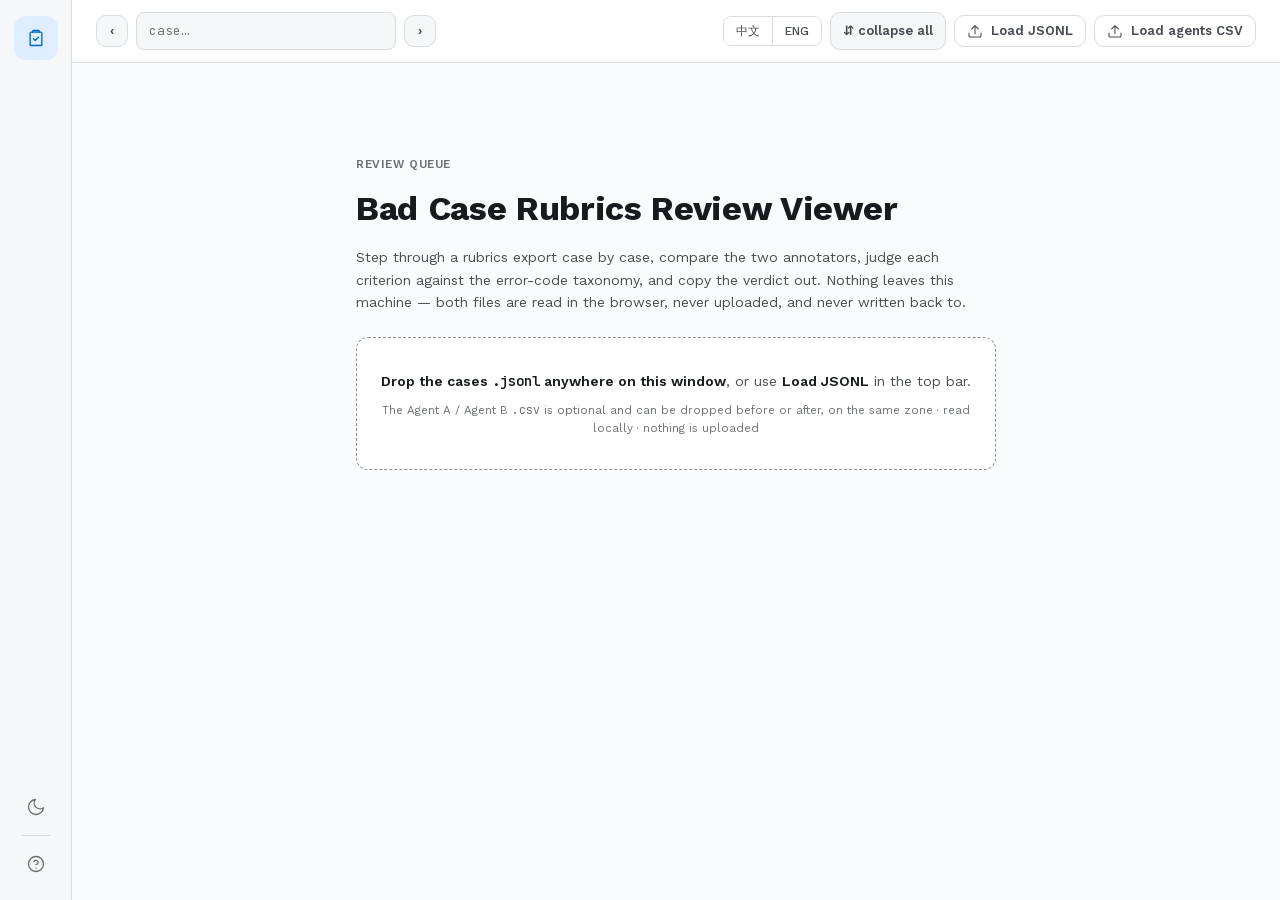
==== commit 7a89141f: "v2.0" ====
--- a/index.html
+++ b/index.html
@@ -9,7 +9,7 @@
      the toggle is the sole theme driver (spec, Theming). -->
 <script>
   try {
-    var ui = JSON.parse(localStorage.getItem('brv:ui') || '{}');
+    var ui = JSON.parse(localStorage.getItem('brv2:ui') || '{}');
     if (ui.theme === 'dark') document.documentElement.setAttribute('data-theme', 'dark');
   } catch (e) { /* first run, or storage blocked */ }
 </script>
@@ -70,10 +70,10 @@
     <div class="nav-group">
       <button type="button" class="btn btn-icon" id="prevCase" aria-label="Previous case" title="Previous case (Alt+←)">‹</button>
       <div class="combobox">
-        <label class="sr-only" for="caseSearch">Search cases by case id or row number</label>
+        <label class="sr-only" for="caseSearch">Search cases by label or line number</label>
         <input type="text" id="caseSearch" role="combobox" autocomplete="off" spellcheck="false"
                aria-expanded="false" aria-controls="caseList" aria-autocomplete="list"
-               placeholder="case id…" disabled />
+               placeholder="case…" disabled />
         <span class="count" id="caseCount"></span>
         <ul id="caseList" role="listbox" aria-label="Cases" hidden></ul>
       </div>
@@ -87,20 +87,31 @@
         <button type="button" id="globalEn" aria-pressed="false">ENG</button>
       </div>
       <button type="button" class="btn" id="collapseAll" aria-label="Collapse or expand all panels">⇵ collapse all</button>
+      <!-- Two labelled file inputs, always visible. The drop zone routes by
+           extension; these are the keyboard-reachable equivalent. -->
       <label class="filebtn">
         <svg width="16" height="16" viewBox="0 0 24 24" fill="none" stroke="currentColor"
              stroke-width="1.6" stroke-linecap="round" stroke-linejoin="round" aria-hidden="true">
           <path d="M21 15v4a2 2 0 0 1-2 2H5a2 2 0 0 1-2-2v-4"/>
           <path d="M7 9l5-5 5 5M12 4v12"/>
         </svg>
-        <span>Load CSV</span>
-        <input type="file" id="fileInput" accept=".csv,text/csv" aria-label="Choose a CSV file" />
+        <span>Load JSONL</span>
+        <input type="file" id="casesInput" accept=".jsonl,.json,application/json" aria-label="Choose the cases JSONL file" />
+      </label>
+      <label class="filebtn">
+        <svg width="16" height="16" viewBox="0 0 24 24" fill="none" stroke="currentColor"
+             stroke-width="1.6" stroke-linecap="round" stroke-linejoin="round" aria-hidden="true">
+          <path d="M21 15v4a2 2 0 0 1-2 2H5a2 2 0 0 1-2-2v-4"/>
+          <path d="M7 9l5-5 5 5M12 4v12"/>
+        </svg>
+        <span>Load agents CSV</span>
+        <input type="file" id="agentsInput" accept=".csv,text/csv" aria-label="Choose the Agent A / Agent B CSV file" />
       </label>
     </div>
   </header>
 
-  <!-- Only ever shown when rows failed to parse, so it is an error banner, not an
-       info one. The glyph is markup rather than a character in the title string so
+  <!-- Only ever shown when something failed to parse or match, so it is an error
+       banner. The glyph is markup rather than a character in the title string, so
        the tint is never the only signal (uiux reference §5, "Color as signal"). -->
   <div class="report" id="loadReport" role="alert" hidden>
     <svg class="glyph" width="16" height="16" viewBox="0 0 24 24" fill="none" stroke="currentColor"
@@ -127,13 +138,14 @@
     <div class="empty" id="emptyState">
       <p class="eyebrow">Review queue</p>
       <h1>Bad Case Rubrics Review Viewer</h1>
-      <p>Step through a rubrics export case by case, judge each criterion against the error-code
-         taxonomy, and copy the verdict out. Nothing leaves this machine — the file is read in the
-         browser and never uploaded, and the CSV itself is never modified.</p>
+      <p>Step through a rubrics export case by case, compare the two annotators, judge each criterion
+         against the error-code taxonomy, and copy the verdict out. Nothing leaves this machine —
+         both files are read in the browser, never uploaded, and never written back to.</p>
       <div class="dropzone">
-        <p><strong>Drop the CSV anywhere on this window</strong>, or use
-           <strong>Load CSV</strong> in the top bar.</p>
-        <span class="dropzone-hint">Accepts .csv · read locally · nothing is uploaded</span>
+        <p><strong>Drop the cases <code>.jsonl</code> anywhere on this window</strong>, or use
+           <strong>Load JSONL</strong> in the top bar.</p>
+        <span class="dropzone-hint">The Agent A / Agent B <code>.csv</code> is optional and can be
+          dropped before or after, on the same zone · read locally · nothing is uploaded</span>
       </div>
     </div>
 
@@ -145,26 +157,24 @@
       <div class="final">
         <h2>Final</h2>
 
-        <div class="caselevel">
+        <div class="scopebox">
           <div class="row">
-            <label class="cl-check" for="langReqCheck">
-              <input type="checkbox" id="langReqCheck">
-              <span>P0 Missing Language Requirement</span>
-            </label>
-            <span class="ro-note">case-level · independent of any rubric</span>
+            <span class="cl-title">Case-level error codes</span>
+            <span class="ro-note">judged against the prompt and history · not levelled at any criterion</span>
           </div>
-          <textarea id="langReqNote" hidden aria-label="Comment for P0 Missing Language Requirement"
-                    placeholder="Why this code applies to the case…"></textarea>
-
-          <div class="setcodes">
-            <div class="row">
-              <span class="cl-title">Whole-rubrics error codes</span>
-              <span class="ro-note">judged against the rubric set as a whole · independent of the per-criterion codes</span>
-            </div>
-            <button type="button" class="codebtn" id="setCodeBtn"
-                    aria-haspopup="true" aria-expanded="false"></button>
-            <div id="setCodeLines"></div>
+          <button type="button" class="codebtn" id="caseCodeBtn"
+                  aria-haspopup="true" aria-expanded="false"></button>
+          <div id="caseCodeLines"></div>
+        </div>
+
+        <div class="scopebox">
+          <div class="row">
+            <span class="cl-title">Whole-rubrics error codes</span>
+            <span class="ro-note">judged against the rubric set as a whole · independent of the per-criterion codes</span>
           </div>
+          <button type="button" class="codebtn" id="setCodeBtn"
+                  aria-haspopup="true" aria-expanded="false"></button>
+          <div id="setCodeLines"></div>
         </div>
 
         <div class="outfield">
@@ -206,18 +216,22 @@
         </div>
       </div>
 
-      <details class="other" id="otherFields">
-        <summary>Other fields</summary>
-        <dl id="otherFieldsList"></dl>
-      </details>
+      <!-- Deliberately AFTER the Final box: you judge from the response and the
+           rubrics, and consult the pipeline's reasoning when you disagree. -->
+      <section class="analysis" id="badcaseAnalysis" aria-label="Badcase Analysis">
+        <h2>Badcase Analysis</h2>
+        <div id="step1Wrap"></div>
+        <div id="judgeWrap"></div>
+      </section>
 
       <div class="dangerzone">
+        <button type="button" class="btn" id="clearV1">Clear v1 data…</button>
         <button type="button" class="btn" id="clearAll">Clear all review data…</button>
       </div>
     </div>
   </main>
 
-  <div id="dropOverlay" hidden>Drop the CSV to load it</div>
+  <div id="dropOverlay" hidden>Drop a <code>.jsonl</code> (cases) or a <code>.csv</code> (Agent A / B)</div>
 </div>
 
 </div><!-- /.app -->
@@ -240,8 +254,10 @@
     <dt>Esc</dt><dd>Close this sheet, the error-code picker, or the case list</dd>
     <dt>Tab</dt><dd>Move through every control in reading order</dd>
   </dl>
-  <p>Review state is kept per case for the whole session, so switching cases never loses entered
-     codes or notes. The CSV on disk is never written to.</p>
+  <p>Review state is stored per case and keyed by <code>enc_chat_id</code>, so it survives switching
+     cases, reloading the page, and the Agent A / B CSV being absent, replaced or re-exported.
+     Neither input file is ever written to.</p>
+  <p class="version">v2.0.0</p>
   <div class="actions">
     <button type="button" class="btn btn-primary" id="helpClose">Close</button>
   </div>
@@ -262,114 +278,123 @@
    The only place taxonomy, column names and thresholds are written down.
    ══════════════════════════════════════════════════════════════════════════ */
 
-/* Canonical order. Governs both menu order and output ordering.
-   Every code applies to every criterion — there is no positional gate.
-   The same list feeds the whole-rubrics picker unchanged. */
+var VERSION = '2.0.0';
+
+/* Canonical order. Governs the menu order in the ALL and R<n> scopes, and —
+   after the four Prompt: codes — the output ordering of both generated cells.
+   Every code applies to every criterion; there is no positional gate. */
 var ERROR_CODES = [
-  { code: 'P0 Inauthenticity / Fabrication / False Capability' },
-  { code: 'P0 Unmet Demands / Missing Critical Element' },
-  { code: 'P0 Severely Irrelevant Rubric Points' },
-  { code: 'P0 Non-Binary / Vague Subjective Criteria' },
-  { code: 'P1 Mildly Irrelevant Rubric Points' },
-  { code: 'P1 Rubric is Not Self-Contained' },
-  { code: 'P1 Unreasonable Rubric Weightage' },
-  { code: 'P1 Rubrics Redundancy (Fluff / Bonus Bloat)' },
-  { code: 'P1 Rubrics Lack Atomicity' },
-  { code: 'P2 Rubrics not in Chinese' },
-  { code: 'P2 Rubrics Lack Prompt Specificity' },
-  { code: 'P2 Repetitive / Overlapping / Contradictory' },
-  { code: 'P2 Homogenous / Undifferentiated Weightage' },
-  { code: 'P2 Weak Pitfall ("Others")' }
+  'P0 Inauthenticity / Fabrication / False Capability',
+  'P0 Unmet Demands / Missing Critical Element',
+  'P0 Severely Irrelevant Rubric Points',
+  'P0 Non-Binary / Vague Subjective Criteria',
+  'P0 Missing Language Requirement',
+  'P0 Unreasonable Rubric Weightage',
+  'P0 Others',
+  'P1 Mildly Irrelevant Rubric Points',
+  'P1 Rubric is Not Self-Contained',
+  'P1 Rubrics Lack Atomicity',
+  'P1 Rubrics Redundancy (Fluff / Bonus Bloat)',
+  'P1 Rubrics Redundancy (Overly Atomized)',
+  'P1 Homogenous / Undifferentiated Weightage',
+  'P1 Others',
+  'P2 Rubrics Lack Prompt Specificity',
+  'P2 Repetitive / Overlapping / Contradictory',
+  'P2 Rubrics not in Chinese',
+  'P2 Others'
 ];
+
+/* Case scope only. The four `Prompt:` codes judge the prompt and history, not a
+   criterion, so they never appear in the ALL or R<n> pickers.
+   `P0 Missing Language Requirement` is deliberately in BOTH lists — it is
+   selectable in all three scopes and collapses to one output group. */
+var CASE_LEVEL_CODES = [
+  'Prompt: Time Sensitive',
+  'Prompt: Vague',
+  'Prompt/History: Contains Image',
+  'Prompt/History: Missing Context',
+  'P0 Missing Language Requirement'
+];
+
+/* The four codes that lead the sort, in the order listed above. */
+var PROMPT_CODES = CASE_LEVEL_CODES.filter(function (c) { return ERROR_CODES.indexOf(c) === -1; });
+
+/* One sort rule, applied to both generated cells: the Prompt: block, then the
+   eighteen in canonical order. Scope never affects sort position. */
+var SORT_ORDER = PROMPT_CODES.concat(ERROR_CODES);
 var CODE_ORDER = {};
-ERROR_CODES.forEach(function (c, i) { CODE_ORDER[c.code] = i; });
-
-/* Case-level code. Judged against the case as a whole, so it is deliberately
-   NOT in ERROR_CODES — it never appears in a rubric row's picker. It leads both
-   generated cells when checked. */
-var CASE_LEVEL_CODE = 'P0 Missing Language Requirement';
-
-/* Whole-rubrics selection. The same fourteen ERROR_CODES applied to the rubric
-   set as a whole, independently of any row — a second, parallel application of
-   the taxonomy, not a change to what a code means on a criterion. Its remarks
-   blocks carry this prefix where a row's carry `R<n>`. */
-var SET_PREFIX = 'ALL';
-
-/* Column names are matched case-insensitively and whitespace-normalized, so
-   these are written lowercase. Source headers keep their original casing
-   (`Error codes Agent A`) and their typos (`badcase_judge_reasons_translate`,
-   which is genuinely missing its `d`). Never build these by concatenation. */
-var TRANSLATION_MAP = {
-  user_prompt:      { zh: 'user_prompt',      en: 'user_prompt_translated' },
-  model_response:   { zh: 'model_response',   en: 'model_response_translated' },
-  chat_history:     { zh: 'chat_history',     en: 'chat_history_translated' },
-  post_user_prompt: { zh: 'post_user_prompt', en: 'post_user_prompt_translated' },
-  judge_reasons:    { zh: 'badcase_judge_reasons', en: 'badcase_judge_reasons_translate' }
-};
-
+SORT_ORDER.forEach(function (c, i) { CODE_ORDER[c] = i; });
+
+/* The two non-row scopes stand where a row index stands, so one picker, one
+   state shape and one re-render path serve all three. */
+var CASE_TARGET = 'case';
+var SET_TARGET = 'set';
+
+/* Whole-object `_translated` siblings at the top level. Six keys, one rule —
+   no hand-maintained map, because the convention is regular. */
+var TRANSLATABLE = [
+  'user_prompt',
+  'model_response',
+  'messages',
+  'badcase_judge_reasons',
+  'step1_precision_screening',
+  'step3_rubrics_generation'
+];
+
+/* Agent CSV columns. Matched case-insensitively and whitespace-normalized, so
+   written lowercase here. Every other column is ignored silently. */
 var COL = {
+  encChatId:     'enc_chat_id',
   caseId:        'case id',
-  encChatId:     'enc_chat_id',
-  langCode:      'prompt_msg_lang_code',
-  rubrics:       'rubrics',
-  step3:         'step3_rubrics_generation_translated',
-  step4:         'step4_rubric_alignment_translated',
   agentACodes:   'error codes agent a',
   agentARemarks: 'remarks agent a',
   agentBCodes:   'error codes agent b',
   agentBRemarks: 'remarks agent b'
 };
 
-/* Read-only, collapsed, otherwise ignored. Display label → normalized column. */
-var OTHER_FIELDS = [
-  ['Status',                'status'],
-  ['Operator',              'operator'],
-  ['Final Error Codes',     'final error codes'],
-  ['Final Remarks',         'final remarks'],
-  ["Error Codes' Priority", "error codes' priority"],
-  ['Final Decision',        'final decision'],
-  ['Submit?',               'submit?'],
-  ['Label Submit Date',     'label submit date'],
-  ['Pass with error',       'pass with error']
+/* Derived from `weight` alone. `importance` is an unrelated metric and is never
+   compared against this (specifications.md, Rubric objects). */
+var WEIGHT_BANDS = [
+  { test: function (w) { return w < 0; },             label: 'pitfall' },
+  { test: function (w) { return w >= 1 && w <= 4; },  label: 'minor' },
+  { test: function (w) { return w >= 5 && w <= 8; },  label: 'important' },
+  { test: function (w) { return w >= 9 && w <= 10; }, label: 'critical' }
 ];
 
-/* Both languages' role prefixes, ASCII and full-width colon. Applied
-   opportunistically — a miss renders one block, it never drops content. */
-var TURN_PATTERN = /^\s*(User|Assistant|System|用户|助手|系统|模型)\s*[:：]/gm;
-
-/* `importance` in the data is ignored; the band is derived from `weight`. */
-var WEIGHT_BANDS = [
-  { test: function (w) { return w < 0; },            label: 'pitfall' },
-  { test: function (w) { return w >= 1 && w <= 4; }, label: 'minor' },
-  { test: function (w) { return w >= 5 && w <= 8; }, label: 'important' },
-  { test: function (w) { return w >= 9 && w <= 10; },label: 'critical' }
+var LS = {
+  casesName:  'brv2:casesName',
+  agentsName: 'brv2:agentsName',
+  ui:         'brv2:ui',
+  casePfx:    'brv2:case:',
+  v1Pfx:      'brv:'            /* not read, not migrated — only cleared on request */
+};
+
+/* Panels that carry a language toggle and a persisted collapse state. The
+   pinned prompt and the rubrics table are listed separately because they are
+   not built by renderPanels(). */
+var PANELS = [
+  { id: 'model_response', title: 'model_response', lang: true, raw: true },
+  { id: 'conversation',   title: 'conversation',   lang: true, raw: true }
 ];
-
-var CHUNK_RE = /^(.+)_(\d+)$/;
-var EXCEL_CELL_LIMIT = 32767;
-
-/* Open item #2: assumed 0-based, matching the rubrics array. A one-character
-   change here if the export turns out to be 1-based. */
-var MISALIGNED_BASE = 0;
-
-/* Exist only inside the step3 blob; no Chinese source anywhere in the file. */
-var ENGLISH_ONLY_FIELDS = ['decision', 'failure_type', 'target_capability'];
-
-var LS = {
-  csvName: 'brv:csvName',
-  ui:      'brv:ui',
-  casePfx: 'brv:case:'
-};
-
-/* `reference`, `alignment reasons` and `rubric_summary` were removed 2026-08-05 —
-   noise the adjudicator does not read. The step4 blob is still parsed: the
-   aligned/severity header chips and the misaligned row tint come from it. */
-var PANELS = [
-  { id: 'model_response',   title: 'model_response',        lang: true,  raw: true,  turns: false },
-  { id: 'chat_history',     title: 'chat_history',          lang: true,  raw: true,  turns: true },
-  { id: 'post_user_prompt', title: 'post_user_prompt',      lang: true,  raw: true,  turns: true },
-  { id: 'judge_reasons',    title: 'badcase_judge_reasons', lang: true,  raw: false, turns: false }
+var ALL_PANEL_IDS = ['user_prompt', 'model_response', 'conversation', 'step1_analysis', 'judge_reasons'];
+var LANG_TARGETS = ALL_PANEL_IDS.concat(['rubrics']);
+
+/* Nine columns; `imp` and `src` are revealed together by one toggle. Widths are
+   stored per column NAME, so a hidden column keeps its width, and the visible
+   subset is normalized to 100% at render. */
+var RUBRIC_COLS = [
+  { key: 'num',    label: '#',                  w: 4,  extra: false },
+  { key: 'req',    label: 'requirement',        w: 28, extra: false },
+  { key: 'imp',    label: 'importance',         w: 8,  extra: true  },
+  { key: 'dim',    label: 'dimension',          w: 11, extra: false },
+  { key: 'weight', label: 'weight',             w: 10, extra: false },
+  { key: 'meets',  label: 'bad_response_meets', w: 9,  extra: false },
+  { key: 'src',    label: 'source',             w: 10, extra: true  },
+  { key: 'code',   label: 'error code',         w: 19, extra: false },
+  { key: 'issues', label: 'issues to fix',      w: 19, extra: false }
 ];
+var MIN_COL = 5;         /* normalized % */
+var CLAMP_LINES = 12;    /* message body clamp; the problem turn is exempt */
 
 
 /* ══════════════════════════════════════════════════════════════════════════
@@ -400,125 +425,85 @@
   panelLangs: {},      // panelId -> 'zh' | 'en'   (defaults to 'en')
   panelCollapsed: {},  // panelId -> bool          (global across cases)
   promptHeight: null,  // px
-  colWidths: null,     // [5]% for the rubrics grid
+  colWidths: null,     // { colKey: % }
+  extraColumns: false,
   theme: 'light'
 }, lsGet(LS.ui, {}));
 
+/* The conversation is the largest thing on the page and sits above the work
+   surface, so it seeds to collapsed — once, not on every load. */
+['conversation', 'step1_analysis'].forEach(function (id) {
+  if (ui.panelCollapsed[id] === undefined) ui.panelCollapsed[id] = true;
+});
+
 var saveUI = debounce(function () { lsSet(LS.ui, ui); }, 200);
 
-function reviewKey(caseId) { return LS.casePfx + caseId; }
-function loadReview(caseId) {
-  var r = lsGet(reviewKey(caseId), null);
+function reviewKey(caseKey) { return LS.casePfx + caseKey; }
+
+function loadReview(caseKey) {
+  var r = lsGet(reviewKey(caseKey), null);
   if (!r || typeof r !== 'object') r = {};
-  if (!r.rows || typeof r.rows !== 'object') r.rows = {};
+  if (!r.rows || typeof r.rows !== 'object' || Array.isArray(r.rows)) r.rows = {};
   if (typeof r.remarks !== 'string') r.remarks = '';
-  var lr = r.langReq;
-  r.langReq = {
-    on: !!(lr && lr.on),
-    // Unchecked carries no note, matching the row rule: no code → no text.
-    note: (lr && lr.on && typeof lr.note === 'string') ? lr.note : ''
-  };
-  normalizeCodeSet(r, 'set');
+  normalizeCodeSet(r, CASE_TARGET);
+  normalizeCodeSet(r, SET_TARGET);
   return r;
 }
-var saveReviewNow = function (caseId, review) {
+
+var saveReviewNow = function (caseKey, rev) {
   // Drop empty rows so cleared work doesn't linger in storage.
   var rows = {};
-  Object.keys(review.rows).forEach(function (k) {
-    var r = review.rows[k];
+  Object.keys(rev.rows).forEach(function (k) {
+    var r = rev.rows[k];
     if (r && r.codes && r.codes.length) rows[k] = r;   // no codes → no text to keep
   });
-  var lang = langReqState(review);
-  var set = setState(review);
-  if (!Object.keys(rows).length && !review.remarks && !lang.on && !set.codes.length) {
-    lsDel(reviewKey(caseId));
+  var cs = normalizeCodeSet(rev, CASE_TARGET);
+  var st = normalizeCodeSet(rev, SET_TARGET);
+  if (!Object.keys(rows).length && !rev.remarks && !cs.codes.length && !st.codes.length) {
+    lsDel(reviewKey(caseKey));
   } else {
-    lsSet(reviewKey(caseId),
-          { rows: rows, remarks: review.remarks, langReq: lang, set: set });
+    lsSet(reviewKey(caseKey), { rows: rows, set: st, case: cs, remarks: rev.remarks });
   }
 };
 var saveReview = debounce(saveReviewNow, 250);
 
-function allReviewKeys() {
+function keysWithPrefix(prefix) {
   var out = [];
   try {
     for (var i = 0; i < localStorage.length; i++) {
       var k = localStorage.key(i);
-      if (k && k.indexOf(LS.casePfx) === 0) out.push(k);
+      if (k && k.indexOf(prefix) === 0) out.push(k);
     }
   } catch (e) {}
   return out;
 }
+function allReviewKeys() { return keysWithPrefix(LS.casePfx); }
+/* v1 wrote `brv:` keyed by `case id`. Those entries are not read and not
+   migrated; this only exists so the space can be reclaimed on request. */
+function allV1Keys() {
+  return keysWithPrefix(LS.v1Pfx).filter(function (k) { return k.indexOf(LS.casePfx) !== 0; });
+}
 
 
 /* ══════════════════════════════════════════════════════════════════════════
    §3 INGEST
-   The only section that knows real column names. Everything downstream
-   consumes the normalized `Case` and nothing else.
+   The only section that knows real field and column names. Everything
+   downstream consumes the normalized `Case` and nothing else.
    ══════════════════════════════════════════════════════════════════════════ */
 
 function normKey(s) { return String(s == null ? '' : s).trim().toLowerCase().replace(/\s+/g, ' '); }
 
-/* base -> [{col, n}] sorted numerically, so `_10` follows `_9`, not `_1`.
-   A `foo_2` with no `foo` column is not a chunk and is left alone. */
-function buildChunkIndex(fields) {
-  var present = Object.create(null);
-  fields.forEach(function (f) { present[f] = true; });
-
-  var map = Object.create(null);
-  fields.forEach(function (f) {
-    var m = CHUNK_RE.exec(f);
-    if (!m) return;
-    var base = m[1];
-    if (!present[base]) return;
-    (map[base] || (map[base] = [])).push({ col: f, n: parseInt(m[2], 10) });
-  });
-  Object.keys(map).forEach(function (b) { map[b].sort(function (a, c) { return a.n - c.n; }); });
-  return map;
-}
-
-/* Base first, then _N in numeric order. No separator, no trim — the cut lands
-   at an arbitrary character offset, so anything inserted or stripped corrupts
-   the text. Always runs before any parse or render. */
-function joinChunks(row, base, chunks) {
-  if (!base) return '';
-  var out = row[base] == null ? '' : String(row[base]);
-  var list = chunks[base];
-  if (list) {
-    for (var i = 0; i < list.length; i++) {
-      var v = row[list[i].col];
-      if (v != null) out += String(v);
-    }
-  }
-  return out;
-}
-
-/* Suspected truncation: the HIGHEST-numbered chunk — or an unchunked cell —
-   sitting exactly on Excel's limit, meaning the writer ran out of room and had
-   nowhere to continue.
-   Not the joined length: for a field split across five columns that number is
-   meaningless. Not an intermediate chunk either: every non-final chunk is
-   exactly 32,767 characters by construction, so testing them flags every long
-   field. Only a *terminal* cell on the limit is a signal.
-   This is the one check whose failure mode is a silently mis-adjudicated
-   rubric — a response truncated mid-sentence reads as Unmet Demands. */
-function detectTruncation(row, base, chunks) {
-  if (!base) return false;
-  var list = chunks[base];
-  var col = (list && list.length) ? list[list.length - 1].col : base;
-  var v = row[col];
-  return v != null && String(v).length === EXCEL_CELL_LIMIT;
-}
-
-/* Returns null and records an issue instead of throwing. The file always loads. */
-function safeJSON(text, label, issues) {
-  if (!text || !String(text).trim()) return null;
-  try {
-    return JSON.parse(text);
-  } catch (e) {
-    issues.push(label + ': ' + e.message);
-    return null;
-  }
+function str(v) { return v == null ? '' : String(v); }
+
+/* "Present" means it would actually render. An empty string, an empty array and
+   an empty object all count as missing, so a stub `_translated` key falls back
+   to the original rather than blanking the panel. */
+function isPresent(v) {
+  if (v === undefined || v === null) return false;
+  if (typeof v === 'string') return v.trim() !== '';
+  if (Array.isArray(v)) return v.length > 0;
+  if (typeof v === 'object') return Object.keys(v).length > 0;
+  return true;
 }
 
 function bandFor(w) {
@@ -529,154 +514,180 @@
   return null; // out of every band → bare number, no label
 }
 
-function buildPanelText(row, chunks, map, name, issues) {
-  var zh = joinChunks(row, map.zh, chunks);
-  var en = map.en ? joinChunks(row, map.en, chunks) : '';
-  var enMissing = !en.trim();
-  var out = {
-    zh: zh,
-    en: en,
-    zhMissing: !zh.trim(),
-    enMissing: enMissing,
-    enTruncated: !enMissing && detectTruncation(row, map.en, chunks),
-    zhTruncated: !!zh.trim() && detectTruncation(row, map.zh, chunks)
-  };
-  if (out.enTruncated) issues.push(map.en + ' truncated at ' + EXCEL_CELL_LIMIT + ' chars');
-  if (out.zhTruncated) issues.push(map.zh + ' truncated at ' + EXCEL_CELL_LIMIT + ' chars');
-  return out;
-}
-
-function buildCase(row, chunks, rowNumber) {
-  var issues = [];
-  var id = String(row[COL.caseId] == null ? '' : row[COL.caseId]).trim() || ('(row ' + rowNumber + ')');
-
-  var panels = {};
-  ['user_prompt', 'model_response', 'chat_history', 'post_user_prompt'].forEach(function (k) {
-    panels[k] = buildPanelText(row, chunks, TRANSLATION_MAP[k], k, issues);
-  });
-
-  /* ── rubrics: two independent, complete sources ───────────────────── */
-  var rubricsRaw = joinChunks(row, COL.rubrics, chunks);
-  var zhParsed = safeJSON(rubricsRaw, 'rubrics', issues);
-  var zhArr = Array.isArray(zhParsed) ? zhParsed : null;
-  if (zhParsed && !zhArr) issues.push('rubrics: expected a JSON array');
-
-  var step3Raw = joinChunks(row, COL.step3, chunks);
-  var step3 = safeJSON(step3Raw, COL.step3, issues);
-  var enArr = (step3 && Array.isArray(step3.rubrics)) ? step3.rubrics : null;
-  if (step3 && !enArr) issues.push(COL.step3 + ': no `rubrics` array, ENG unavailable');
-  if (!step3 && step3Raw.trim()) issues.push(COL.step3 + ' failed to parse, ENG unavailable');
-
-  var step4Raw = joinChunks(row, COL.step4, chunks);
-  var step4 = safeJSON(step4Raw, COL.step4, issues);
-  if (!step4 && step4Raw.trim()) {
-    // The row tint and the aligned/severity chips live only here — a missing
-    // tint is invisible, so it must be reported.
-    issues.push(COL.step4 + ' failed to parse — alignment chips and misaligned tint unavailable');
-  }
-
-  var misaligned = Object.create(null);
-  if (step4 && Array.isArray(step4.misaligned_indices)) {
-    step4.misaligned_indices.forEach(function (n) { misaligned[Number(n)] = true; });
-  }
-
-  var rubricsSource = zhArr && enArr ? 'both' : zhArr ? 'zh' : enArr ? 'en' : 'none';
-  var count = Math.max(zhArr ? zhArr.length : 0, enArr ? enArr.length : 0);
-  if (zhArr && enArr && zhArr.length !== enArr.length) {
-    issues.push('rubrics count mismatch — 中文 ' + zhArr.length + ' vs ENG ' + enArr.length +
-                ' (matched by position, the tail has one language only)');
-  }
-
-  var rubrics = [];
-  for (var i = 0; i < count; i++) {
-    var z = zhArr ? zhArr[i] : null;
-    var e = enArr ? enArr[i] : null;
-    // Both sources carry the complete object; prefer 中文 for structure.
-    var s = z || e || {};
+function msgText(m) {
+  if (!m || !m.content) return '';
+  var c = m.content;
+  // The schema says one object, never an array. An array is still readable, and
+  // guessing wrong here would blank a message body.
+  if (Array.isArray(c)) return c.map(function (p) { return str(p && p.text); }).join('\n\n');
+  return str(c.text);
+}
+
+/* Turns are an exact groupBy(message_id) over the non-system messages, in
+   first-appearance order. No regex over prose, ever.
+   `system` is pulled out first: a leading run becomes the preamble, anything
+   later becomes an inline full-width block at its own position. */
+function buildConversation(messages, issues, label) {
+  var blocks = [];        // { kind: 'system' | 'turn', ... } in file order
+  var turns = [];         // the 'turn' blocks only, so turn N is turns[N-1]
+  var byId = {};
+  var seenNonSystem = false;
+  var preamble = [];
+  /* Ordinal within (message_id, role), fixed at ingest so it does not depend on
+     render order. It is what addresses messages_translated when a turn holds
+     several messages of the same role. */
+  var ordinals = {};
+  function entryFor(m, i, role) {
+    var ok = str(m.message_id) + '|' + role;
+    var n = ordinals[ok] || 0;
+    ordinals[ok] = n + 1;
+    return { msg: m, index: i, role: role, ordinal: n };
+  }
+
+  (messages || []).forEach(function (m, i) {
+    if (!m || typeof m !== 'object') return;
+    var role = str(m.role) || 'user';
+
+    if (role === 'system') {
+      if (!seenNonSystem) { preamble.push(entryFor(m, i, role)); return; }
+      blocks.push({ kind: 'system', messages: [entryFor(m, i, role)] });
+      return;
+    }
+    seenNonSystem = true;
+
+    var id = m.message_id;
+    var key;
+    if (id == null || String(id) === '') {
+      // Cannot join a turn: it becomes a turn of its own, in file order.
+      key = ' nomsgid:' + i;
+      issues.push(label + ' — message ' + (i + 1) + ' has no message_id, rendered as its own turn');
+    } else {
+      key = String(id);
+    }
+
+    var turn = byId[key];
+    if (!turn) {
+      turn = { kind: 'turn', id: key, number: turns.length + 1, user: [], assistant: [] };
+      byId[key] = turn;
+      turns.push(turn);
+      blocks.push(turn);
+    }
+    (role === 'assistant' ? turn.assistant : turn.user).push(entryFor(m, i, role));
+  });
+
+  return { blocks: blocks, turns: turns, preamble: preamble };
+}
+
+/* messages_translated[] is matched by message_id + role, then by ordinal within
+   that pair — a turn's two messages share the id, so the id alone is not a key.
+   A miss falls back per message with a badge, never silently. */
+function indexTranslatedMessages(list) {
+  if (!Array.isArray(list) || !list.length) return null;
+  var byKey = {}, anyMissingId = false;
+  list.forEach(function (m) {
+    if (!m || typeof m !== 'object') return;
+    var id = m.message_id;
+    if (id == null || String(id) === '') { anyMissingId = true; return; }
+    var k = String(id) + '|' + str(m.role);
+    (byKey[k] || (byKey[k] = [])).push(msgText(m));
+  });
+  return { byKey: byKey, list: list, anyMissingId: anyMissingId };
+}
+
+function buildRubrics(step3) {
+  var arr = (step3 && Array.isArray(step3.rubrics)) ? step3.rubrics : [];
+  return arr.map(function (s) {
+    s = s || {};
     var w = Number(s.weight);
-    rubrics.push({
-      requirement: {
-        zh: z && z.requirement != null ? String(z.requirement) : '',
-        en: e && e.requirement != null ? String(e.requirement) : ''
-      },
+    return {
+      requirement: str(s.requirement),
+      importance: str(s.importance),
+      dimension: str(s.dimension),
       weight: Number.isFinite(w) ? w : null,
       band: bandFor(w),
-      dimension: s.dimension == null ? '' : String(s.dimension),
-      source: Array.isArray(s.source) ? s.source : (s.source ? [String(s.source)] : []),
       badResponseMeets: s.bad_response_meets,
-      misaligned: !!misaligned[i + MISALIGNED_BASE]
-    });
-  }
-
-  /* ── ENG-only, case level ─────────────────────────────────────────── */
-  function fromStep3(key) {
-    if (!step3) return null;
-    var v = step3[key];
-    return (v == null || v === '') ? null : v;
-  }
-  var header = {
-    decision:         fromStep3('decision'),
-    failureType:      fromStep3('failure_type'),
-    targetCapability: fromStep3('target_capability'),
-    aligned:          step4 && step4.aligned !== undefined ? step4.aligned : null,
-    severity:         step4 && step4.severity !== undefined ? step4.severity : null
+      source: Array.isArray(s.source) ? s.source.map(str) : (isPresent(s.source) ? [str(s.source)] : [])
+    };
+  });
+}
+
+/* One JSONL line → one case. A line that will not parse still becomes a case:
+   selectable, labelled by line number, showing the raw text and an inline
+   error. It is never silently dropped. */
+function buildCase(line, lineNumber, issues) {
+  var obj = null, parseError = null;
+  try {
+    obj = JSON.parse(line);
+    if (!obj || typeof obj !== 'object' || Array.isArray(obj)) {
+      throw new Error('line is not a JSON object');
+    }
+  } catch (e) {
+    parseError = e.message;
+    issues.push('line ' + lineNumber + ' — ' + e.message + ', case unavailable');
+    return {
+      lineNumber: lineNumber, raw: null, rawLine: line, parseError: parseError,
+      encChatId: '', key: 'line:' + lineNumber, langCode: '', problemTurnIndex: null,
+      conversation: { blocks: [], turns: [], preamble: [] }, trMsg: null,
+      rubrics: [], rubricsTr: [], hasTr: false, agent: null
+    };
+  }
+
+  var encChatId = str(obj[COL.encChatId]).trim();
+  if (!encChatId) {
+    issues.push('line ' + lineNumber + ' — no enc_chat_id, cannot match Agent A/B');
+  }
+
+  var pti = Number(obj.problem_turn_index);
+  var conv = buildConversation(obj.messages, issues, 'line ' + lineNumber);
+
+  if (Number.isFinite(pti) && !conv.turns[pti - 1]) {
+    // Never guess-attach: a confident link to the wrong turn is worse than none.
+    issues.push('line ' + lineNumber + ' — problem_turn_index ' + pti +
+                ' resolves to no turn (' + conv.turns.length + ' turns), marker not rendered');
+  }
+
+  var trMsg = indexTranslatedMessages(obj.messages_translated);
+  if (trMsg) {
+    if (trMsg.anyMissingId) {
+      issues.push('line ' + lineNumber + ' — some messages_translated entries have no message_id, ' +
+                  'those messages fall back to the original');
+    }
+    if (Array.isArray(obj.messages) && obj.messages.length !== trMsg.list.length) {
+      issues.push('line ' + lineNumber + ' — messages_translated has ' + trMsg.list.length +
+                  ' entries against ' + obj.messages.length + ', matched by message_id');
+    }
+  }
+
+  var hasTr = TRANSLATABLE.some(function (k) { return isPresent(obj[k + '_translated']); });
+
+  return {
+    lineNumber: lineNumber,
+    raw: obj,
+    rawLine: line,
+    parseError: null,
+    encChatId: encChatId,
+    key: encChatId || ('line:' + lineNumber),
+    langCode: str(obj.prompt_msg_lang_code),
+    problemTurnIndex: Number.isFinite(pti) ? pti : null,
+    conversation: conv,
+    trMsg: trMsg,
+    rubrics: buildRubrics(obj.step3_rubrics_generation),
+    rubricsTr: buildRubrics(obj.step3_rubrics_generation_translated),
+    hasTr: hasTr,
+    agent: null            // filled by joinAgents()
   };
-
-  /* ── judge reasons ────────────────────────────────────────────────── */
-  var jrZhRaw = joinChunks(row, TRANSLATION_MAP.judge_reasons.zh, chunks);
-  var jrEnRaw = joinChunks(row, TRANSLATION_MAP.judge_reasons.en, chunks);
-  var jrZh = safeJSON(jrZhRaw, TRANSLATION_MAP.judge_reasons.zh, issues);
-  var jrEn = safeJSON(jrEnRaw, TRANSLATION_MAP.judge_reasons.en, issues);
-  var jrZhArr = Array.isArray(jrZh) ? jrZh : null;
-  var jrEnArr = Array.isArray(jrEn) ? jrEn : null;
-  var judgeReasons = null;
-  var base = jrZhArr || jrEnArr;
-  if (base) {
-    judgeReasons = base.map(function (item, idx) {
-      var z = jrZhArr ? jrZhArr[idx] : null;
-      var en = jrEnArr ? jrEnArr[idx] : null;
-      var src = z || en || {};
-      return {
-        source: src.source == null ? '' : String(src.source),
-        turnIndex: src.turn_index,                 // plain label — never linked to a split turn
-        hasNegativeFeedback: src.has_negative_feedback,
-        reason: {
-          zh: z && z.reason != null ? String(z.reason) : '',
-          en: en && en.reason != null ? String(en.reason) : ''
-        }
-      };
-    });
-  }
-
-  var other = {};
-  OTHER_FIELDS.forEach(function (pair) {
-    var v = row[pair[1]];
-    other[pair[0]] = v == null ? '' : String(v);
-  });
-
-  return {
-    id: id,
-    rowNumber: rowNumber,
-    encChatId: row[COL.encChatId] == null ? '' : String(row[COL.encChatId]),
-    langCode: row[COL.langCode] == null ? '' : String(row[COL.langCode]),
-    panels: panels,
-    header: header,
-    rubrics: rubrics,
-    rubricsSource: rubricsSource,
-    rubricsRaw: rubricsRaw,
-    judgeReasons: judgeReasons,
-    judgeReasonsRaw: jrZhRaw || jrEnRaw,
-    agentA: {
-      codes:   row[COL.agentACodes]   == null ? '' : String(row[COL.agentACodes]),
-      remarks: row[COL.agentARemarks] == null ? '' : String(row[COL.agentARemarks])
-    },
-    agentB: {
-      codes:   row[COL.agentBCodes]   == null ? '' : String(row[COL.agentBCodes]),
-      remarks: row[COL.agentBRemarks] == null ? '' : String(row[COL.agentBRemarks])
-    },
-    otherFields: other,
-    issues: issues
-  };
+}
+
+/* The resolver, applied at the TOP LEVEL only:
+     lang === 'en' ? obj[k + '_translated'] ?? obj[k] : obj[k]
+   plus the spec's fallback rule — a missing or empty translation falls back to
+   the original and reports it, so the caller can badge the panel. */
+function resolve(c, key, lang) {
+  var o = c.raw || {};
+  if (lang !== 'en' || !fileHasTranslations) return { value: o[key], fellBack: false };
+  var t = o[key + '_translated'];
+  if (isPresent(t)) return { value: t, fellBack: false };
+  return { value: o[key], fellBack: isPresent(o[key]) };
 }
 
 
@@ -726,53 +737,35 @@
   } catch (e) { /* auto-render itself failed; the Markdown stands */ }
 }
 
-/* Opportunistic: matches → labelled turns, no match → one block.
-   Content is never dropped or reordered. */
-function splitTurns(text) {
-  var re = new RegExp(TURN_PATTERN.source, TURN_PATTERN.flags);
-  var marks = [], m;
-  while ((m = re.exec(text)) !== null) {
-    marks.push({ start: m.index, bodyStart: m.index + m[0].length, role: m[1] });
-    if (m.index === re.lastIndex) re.lastIndex++; // zero-length guard
-  }
-  if (!marks.length) return null;
-
-  var turns = [];
-  if (marks[0].start > 0) {
-    var pre = text.slice(0, marks[0].start);
-    if (pre.trim()) turns.push({ role: null, body: pre });
-  }
-  for (var i = 0; i < marks.length; i++) {
-    var end = (i + 1 < marks.length) ? marks[i + 1].start : text.length;
-    turns.push({ role: marks[i].role, body: text.slice(marks[i].bodyStart, end) });
-  }
-  return turns;
-}
-
 
 /* ══════════════════════════════════════════════════════════════════════════
    STATE
    Data is frozen after buildCase. Review edits go to the review tier keyed by
-   case id + row index, never onto a rubric object.
+   enc_chat_id + scope, never onto a rubric object.
    ══════════════════════════════════════════════════════════════════════════ */
 
 var cases = [];
+var agentsByChatId = {};        // enc_chat_id -> { caseId, codes/remarks per agent }
+var agentsFileName = '';
+var casesFileName = '';
+var fileHasTranslations = false;
+var loadIssues = [];
 var currentIndex = -1;
 var currentCase = null;
+
 function emptyReview() {
-  return { rows: {}, remarks: '', langReq: { on: false, note: '' }, set: { codes: [], issues: {} } };
+  return { rows: {}, set: { codes: [], issues: {} }, case: { codes: [], issues: {} }, remarks: '' };
 }
 
 var review = emptyReview();
-var rawFlags = {};        // panelId -> bool. Session only, per spec's UI-prefs list.
-var expandedRows = {};    // rowIndex -> bool. Session only.
-var renderCache = {};     // panelId|lang|raw -> HTML. Cleared on navigation.
+var rawFlags = {};        // panelId -> bool. Session only.
+var expandedMsgs = {};    // message key -> bool. Session only.
 
 var $ = function (sel) { return document.querySelector(sel); };
 var el = {
   prev: $('#prevCase'), next: $('#nextCase'),
   search: $('#caseSearch'), count: $('#caseCount'), list: $('#caseList'),
-  fileInput: $('#fileInput'), fileMeta: $('#fileMeta'),
+  casesInput: $('#casesInput'), agentsInput: $('#agentsInput'), fileMeta: $('#fileMeta'),
   globalZh: $('#globalZh'), globalEn: $('#globalEn'),
   collapseAll: $('#collapseAll'), theme: $('#themeToggle'),
   report: $('#loadReport'), reportTitle: $('#loadReportTitle'),
@@ -781,49 +774,53 @@
   pinnedPrompt: $('#pinnedPrompt'), grip: $('#promptGrip'),
   empty: $('#emptyState'), caseBody: $('#caseBody'),
   panels: $('#panels'), agents: $('#agentPanes'), rubricsWrap: $('#rubricsWrap'),
+  step1: $('#step1Wrap'), judge: $('#judgeWrap'),
   outCodes: $('#outCodes'), outRemarks: $('#outRemarks'),
   copyCodes: $('#copyCodes'), copyRemarks: $('#copyRemarks'), copyGeneral: $('#copyGeneral'),
   okCodes: $('#okCodes'), okRemarks: $('#okRemarks'), okGeneral: $('#okGeneral'),
   general: $('#generalRemarks'),
-  langReqCheck: $('#langReqCheck'), langReqNote: $('#langReqNote'),
+  caseCodeBtn: $('#caseCodeBtn'), caseCodeLines: $('#caseCodeLines'),
   setCodeBtn: $('#setCodeBtn'), setCodeLines: $('#setCodeLines'),
-  clearCase: $('#clearCase'), clearAll: $('#clearAll'),
-  other: $('#otherFields'), otherList: $('#otherFieldsList'),
+  clearCase: $('#clearCase'), clearAll: $('#clearAll'), clearV1: $('#clearV1'),
   scroll: $('#scrollArea'), dropOverlay: $('#dropOverlay'),
   dialog: $('#confirmDialog'), dlgTitle: $('#confirmTitle'), dlgBody: $('#confirmBody'),
   dlgYes: $('#confirmYes'), dlgNo: $('#confirmNo'),
   help: $('#helpBtn'), helpDialog: $('#helpDialog'), helpClose: $('#helpClose')
 };
 
-function langReqState(r) {
-  var target = r || review;
-  if (!target.langReq || typeof target.langReq !== 'object') target.langReq = { on: false, note: '' };
-  return target.langReq;
-}
-
-/* The whole-rubrics selection has exactly a row's shape — same picker, same
-   one-box-per-code rule — so it shares rowState's normalization. */
-function setState(r) { return normalizeCodeSet(r || review, 'set'); }
-
 function panelLang(id) { return ui.panelLangs[id] === 'zh' ? 'zh' : 'en'; }  // ENG on first load
 function isCollapsed(id) { return !!ui.panelCollapsed[id]; }
-/* `issues` is keyed by error code (changed 2026-08-05). A pre-2026-08-05 row
-   stores it as a single string — deliberately discarded rather than migrated,
-   per specifications.md § Persistence. The codes on that row survive. */
-function rowState(idx) { return normalizeCodeSet(review.rows, idx); }
 
 function normalizeCodeSet(owner, key) {
   var r = owner[key];
-  if (!r || typeof r !== 'object') { r = owner[key] = { codes: [], issues: {} }; }
+  if (!r || typeof r !== 'object' || Array.isArray(r)) { r = owner[key] = { codes: [], issues: {} }; }
   if (!Array.isArray(r.codes)) r.codes = [];
   if (!r.issues || typeof r.issues !== 'object' || Array.isArray(r.issues)) r.issues = {};
   return r;
 }
 
-/* `SET_TARGET` stands where a row index stands, so one picker serves both. */
-var SET_TARGET = 'set';
+/* `case`, `set` and each member of `rows` have exactly the same shape, the same
+   rules and the same normalization, so one accessor serves all three scopes. */
 function targetState(target) {
-  return target === SET_TARGET ? setState() : rowState(target);
+  if (target === CASE_TARGET) return normalizeCodeSet(review, CASE_TARGET);
+  if (target === SET_TARGET) return normalizeCodeSet(review, SET_TARGET);
+  return normalizeCodeSet(review.rows, target);
+}
+
+/* The case scope gets its own five-code list; the other two share the eighteen. */
+function targetCodes(target) { return target === CASE_TARGET ? CASE_LEVEL_CODES : ERROR_CODES; }
+
+function targetLabel(target) {
+  return target === CASE_TARGET ? 'the case'
+       : target === SET_TARGET ? 'the whole rubric set'
+       : 'rubric R' + (target + 1);
+}
+
+/* The output label for a scope: `CASE:` / `ALL:` / `R<n>:`. */
+function scopePrefix(target) {
+  return target === CASE_TARGET ? 'CASE'
+       : target === SET_TARGET ? 'ALL'
+       : 'R' + (target + 1);
 }
 
 /* Text lives only under a currently-selected code. Called after every change to
@@ -867,25 +864,7 @@
   spacer.className = 'spacer';
   head.appendChild(spacer);
 
-  if (spec.lang) {
-    var seg = document.createElement('div');
-    seg.className = 'seg';
-    seg.setAttribute('role', 'group');
-    seg.setAttribute('aria-label', 'Language for ' + spec.title);
-    [['zh', '中文'], ['en', 'ENG']].forEach(function (pair) {
-      var b = document.createElement('button');
-      b.type = 'button';
-      b.textContent = pair[1];
-      b.setAttribute('aria-pressed', String(panelLang(spec.id) === pair[0]));
-      if (opts.disableLang && opts.disableLang[pair[0]]) {
-        b.disabled = true;
-        b.title = opts.disableLang[pair[0]];
-      }
-      b.addEventListener('click', function () { setPanelLang(spec.id, pair[0]); });
-      seg.appendChild(b);
-    });
-    head.appendChild(seg);
-  }
+  if (spec.lang) head.appendChild(langSeg(spec.id, spec.title));
 
   if (spec.raw) {
     var rawSeg = document.createElement('div');
@@ -893,7 +872,7 @@
     var rb = document.createElement('button');
     rb.type = 'button';
     rb.textContent = 'raw';
-    rb.title = 'Show the unrendered joined source';
+    rb.title = 'Show the unrendered source';
     rb.setAttribute('aria-pressed', String(!!rawFlags[spec.id]));
     rb.addEventListener('click', function () {
       rawFlags[spec.id] = !rawFlags[spec.id];
@@ -920,6 +899,28 @@
   return panel;
 }
 
+/* Mixed language states across panels are allowed and deliberate — a Chinese
+   prompt beside an English criterion is how `Rubrics not in Chinese` is judged. */
+function langSeg(id, title) {
+  var seg = document.createElement('div');
+  seg.className = 'seg';
+  seg.setAttribute('role', 'group');
+  seg.setAttribute('aria-label', 'Language for ' + title);
+  [['zh', '中文'], ['en', 'ENG']].forEach(function (pair) {
+    var b = document.createElement('button');
+    b.type = 'button';
+    b.textContent = pair[1];
+    b.setAttribute('aria-pressed', String(panelLang(id) === pair[0]));
+    if (!fileHasTranslations && pair[0] === 'en') {
+      b.disabled = true;
+      b.title = 'This file has no _translated keys.';
+    }
+    b.addEventListener('click', function () { setPanelLang(id, pair[0]); });
+    seg.appendChild(b);
+  });
+  return seg;
+}
+
 function toggleCollapse(id) {
   ui.panelCollapsed[id] = !ui.panelCollapsed[id];
   saveUI();
@@ -930,170 +931,6 @@
   ui.panelLangs[id] = lang;
   saveUI();
   renderCase();
-}
-
-/* Chooses which language actually renders, and what to say about it.
-   A missing translation is data, not an exception. */
-function resolveText(field, id) {
-  var want = panelLang(id);
-  var out = { lang: want, text: '', badge: null, warn: null };
-
-  if (field.englishOnly) {
-    out.lang = 'en';
-    out.text = field.en;
-    return out;
-  }
-  if (want === 'en' && field.enMissing && !field.zhMissing) {
-    out.lang = 'zh';
-    out.text = field.zh;
-    out.badge = 'ENG unavailable — showing 中文';
-    return out;
-  }
-  if (want === 'zh' && field.zhMissing && !field.enMissing) {
-    out.lang = 'en';
-    out.text = field.en;
-    out.badge = '中文 unavailable — showing ENG';
-    return out;
-  }
-  out.text = want === 'zh' ? field.zh : field.en;
-  // Truncation never falls back — the English is shown with a loud warning,
-  // because silently rendering a response that stops mid-sentence would get a
-  // rubric marked Unmet Demands when the model satisfied it in the unseen tail.
-  if (out.lang === 'en' && field.enTruncated) {
-    out.warn = '⚠ English truncated at ' + EXCEL_CELL_LIMIT.toLocaleString() +
-               ' chars — switch to 中文 for the full text';
-  }
-  if (out.lang === 'zh' && field.zhTruncated) {
-    out.warn = '⚠ 中文 truncated at ' + EXCEL_CELL_LIMIT.toLocaleString() + ' chars — the tail is missing from the file';
-  }
-  return out;
-}
-
-function fillTextBody(body, spec, resolved) {
-  body.textContent = '';
-  if (resolved.warn) {
-    var w = document.createElement('div');
-    w.className = 'inline-warn';
-    w.textContent = resolved.warn;
-    body.appendChild(w);
-  }
-  if (!resolved.text.trim()) {
-    var e = document.createElement('p');
-    e.className = 'agent-empty';
-    e.textContent = '(empty)';
-    body.appendChild(e);
-    return;
-  }
-
-  var cacheKey = spec.id + '|' + resolved.lang + '|' + (rawFlags[spec.id] ? 'raw' : 'md');
-  var holder = document.createElement('div');
-
-  if (rawFlags[spec.id]) {
-    // Always the unsplit joined source.
-    var pre = document.createElement('pre');
-    pre.className = 'raw';
-    pre.textContent = resolved.text;
-    holder.appendChild(pre);
-  } else if (renderCache[cacheKey]) {
-    holder.innerHTML = renderCache[cacheKey];
-  } else {
-    var turns = spec.turns ? splitTurns(resolved.text) : null;
-    if (turns) {
-      turns.forEach(function (t) {
-        var d = document.createElement('div');
-        d.className = 'turn';
-        if (t.role) {
-          var r = document.createElement('div');
-          r.className = 'turn-role';
-          r.textContent = t.role;
-          d.appendChild(r);
-        }
-        var md = document.createElement('div');
-        md.className = 'md';
-        renderMarkdown(md, t.body);
-        d.appendChild(md);
-        holder.appendChild(d);
-      });
-    } else {
-      var md1 = document.createElement('div');
-      md1.className = 'md';
-      renderMarkdown(md1, resolved.text);
-      holder.appendChild(md1);
-    }
-    renderCache[cacheKey] = holder.innerHTML;
-  }
-  body.appendChild(holder);
-}
-
-function renderPinnedPrompt(c) {
-  var spec = { id: 'user_prompt', title: 'user_prompt', lang: true, raw: true, turns: false };
-  var field = c.panels.user_prompt;
-  var resolved = resolveText(field, spec.id);
-  var panel = makePanel(spec, { badge: resolved.badge });
-  fillTextBody(panel.__body, spec, resolved);
-  el.pinnedPrompt.textContent = '';
-  el.pinnedPrompt.appendChild(panel);
-  el.pinnedWrap.hidden = false;
-  el.grip.hidden = isCollapsed('user_prompt');
-}
-
-function renderJudgeReasons(c, body) {
-  body.textContent = '';
-  if (!c.judgeReasons) {
-    if (!c.judgeReasonsRaw.trim()) {
-      body.innerHTML = '<p class="agent-empty">(empty)</p>';
-      return;
-    }
-    // Context, never input — nothing downstream depends on it.
-    var err = document.createElement('div');
-    err.className = 'inline-error';
-    err.textContent = 'badcase_judge_reasons could not be parsed as JSON — raw cell text below.';
-    body.appendChild(err);
-    var pre = document.createElement('pre');
-    pre.className = 'raw';
-    pre.textContent = c.judgeReasonsRaw;
-    body.appendChild(pre);
-    return;
-  }
-
-  var lang = panelLang('judge_reasons');
-  var ul = document.createElement('ul');
-  ul.className = 'jr';
-  c.judgeReasons.forEach(function (r) {
-    var li = document.createElement('li');
-    var meta = document.createElement('div');
-    meta.className = 'meta';
-
-    if (r.turnIndex !== undefined && r.turnIndex !== null && r.turnIndex !== '') {
-      // Plain label. Deliberately not linked to a TURN_PATTERN split — upstream
-      // numbering and ours are not guaranteed to agree, and a confident link to
-      // the wrong turn is worse than no link.
-      meta.appendChild(chip('turn ' + r.turnIndex));
-    }
-    if (r.source) meta.appendChild(chip(r.source));
-    if (r.hasNegativeFeedback === true) meta.appendChild(chip('negative ✓'));
-    else if (r.hasNegativeFeedback === false) meta.appendChild(chip('negative ✗'));
-    li.appendChild(meta);
-
-    var text = lang === 'zh' ? r.reason.zh : r.reason.en;
-    var fellBack = false;
-    if (!text.trim()) {
-      text = lang === 'zh' ? r.reason.en : r.reason.zh;
-      fellBack = !!text.trim();
-    }
-    var md = document.createElement('div');
-    md.className = 'md';
-    renderMarkdown(md, text || '(no reason given)');
-    li.appendChild(md);
-    if (fellBack) {
-      var b = document.createElement('span');
-      b.className = 'badge-fallback';
-      b.textContent = (lang === 'zh' ? '中文' : 'ENG') + ' unavailable for this entry';
-      li.appendChild(b);
-    }
-    ul.appendChild(li);
-  });
-  body.appendChild(ul);
 }
 
 function chip(text, label) {
@@ -1108,6 +945,303 @@
   return s;
 }
 
+function emptyNote(text) {
+  var p = document.createElement('p');
+  p.className = 'agent-empty';
+  p.textContent = text || '(empty)';
+  return p;
+}
+
+function inlineNote(text, kind) {
+  var d = document.createElement('div');
+  d.className = kind === 'error' ? 'inline-error' : 'inline-warn';
+  d.textContent = text;
+  return d;
+}
+
+/* A plain text panel: `user_prompt` or `model_response`. */
+function fillTextPanel(body, id, text, extraNode) {
+  body.textContent = '';
+  if (extraNode) body.appendChild(extraNode);
+  if (!String(text).trim()) { body.appendChild(emptyNote()); return; }
+  if (rawFlags[id]) {
+    var pre = document.createElement('pre');
+    pre.className = 'raw';
+    pre.textContent = text;
+    body.appendChild(pre);
+    return;
+  }
+  var md = document.createElement('div');
+  md.className = 'md';
+  renderMarkdown(md, text);
+  body.appendChild(md);
+}
+
+/* `user_prompt` and `model_response` are expected to duplicate the problem
+   turn — both render anyway, because the point is to catch the case where they
+   DIFFER. Rendering both without checking would leave that to be spotted by eye
+   across two scroll positions, which defeats the reason for rendering both. */
+function problemTurnText(c, role, lang) {
+  var t = c.problemTurnIndex ? c.conversation.turns[c.problemTurnIndex - 1] : null;
+  if (!t) return null;
+  var list = role === 'assistant' ? t.assistant : t.user;
+  if (!list.length) return null;
+  // Compared in the SAME language the panel is showing — otherwise an English
+  // panel beside a Chinese thread would report a difference on every case.
+  return list.map(function (e) { return messageText(c, e, lang).text; }).join('\n\n');
+}
+
+function differsNote(c, text, role, lang) {
+  var against = problemTurnText(c, role, lang);
+  if (against === null) return null;
+  if (String(text).trim() === String(against).trim()) return null;
+  return inlineNote('⚠ differs from turn ' + c.problemTurnIndex);
+}
+
+function renderPinnedPrompt(c) {
+  var spec = { id: 'user_prompt', title: 'user_prompt', lang: true, raw: true };
+  var lang = panelLang(spec.id);
+  var r = resolve(c, 'user_prompt', lang);
+  var text = str(r.value);
+  var panel = makePanel(spec, { badge: r.fellBack ? 'ENG unavailable — showing original' : null });
+  fillTextPanel(panel.__body, spec.id, text, differsNote(c, text, 'user', lang));
+  el.pinnedPrompt.textContent = '';
+  el.pinnedPrompt.appendChild(panel);
+  el.pinnedWrap.hidden = false;
+  el.grip.hidden = isCollapsed(spec.id);
+}
+
+function renderPanels(c) {
+  el.panels.textContent = '';
+
+  PANELS.forEach(function (spec) {
+    if (spec.id === 'conversation') {
+      el.panels.appendChild(buildConversationPanel(c, spec));
+      return;
+    }
+    var lang = panelLang(spec.id);
+    var r = resolve(c, spec.id, lang);
+    var text = str(r.value);
+    var panel = makePanel(spec, { badge: r.fellBack ? 'ENG unavailable — showing original' : null });
+    fillTextPanel(panel.__body, spec.id, text, differsNote(c, text, 'assistant', lang));
+    el.panels.appendChild(panel);
+  });
+}
+
+
+/* ══════════════════════════════════════════════════════════════════════════
+   §6 THE CONVERSATION
+   Markup and class names follow context.template.html verbatim, so the CSS
+   designed against it transfers unchanged.
+   ══════════════════════════════════════════════════════════════════════════ */
+
+function buildConversationPanel(c, spec) {
+  var panel = makePanel(spec, {});
+  var body = panel.__body;
+  var conv = c.conversation;
+
+  if (!conv.blocks.length && !conv.preamble.length) {
+    body.appendChild(emptyNote('(no messages)'));
+    return panel;
+  }
+
+  var lang = panelLang(spec.id);
+  var fellBack = { any: false };
+
+  if (conv.preamble.length) {
+    // No user message, setup rather than dialogue, usually long boilerplate.
+    var det = document.createElement('details');
+    det.className = 'preamble';
+    var sum = document.createElement('summary');
+    sum.textContent = 'system prompt' + (conv.preamble.length > 1 ? ' (' + conv.preamble.length + ')' : '');
+    det.appendChild(sum);
+    conv.preamble.forEach(function (entry) {
+      det.appendChild(buildMessageCard(c, entry, 'system', lang, false, fellBack));
+    });
+    body.appendChild(det);
+  }
+
+  var list = document.createElement('div');
+  list.className = 'conversation-list';
+
+  conv.blocks.forEach(function (b) {
+    if (b.kind === 'system') {
+      // A system message appearing mid-thread is a real event, shown as one:
+      // a full-width card, no axis, visually distinct from both other roles.
+      list.appendChild(buildMessageCard(c, b.messages[0], 'system', lang, false, fellBack));
+      return;
+    }
+    list.appendChild(buildTurn(c, b, lang, fellBack));
+  });
+
+  body.appendChild(list);
+
+  if (fellBack.any) {
+    var badge = document.createElement('span');
+    badge.className = 'badge-fallback';
+    badge.textContent = 'some messages have no translation';
+    panel.querySelector('header .spacer').before(badge);
+  }
+  return panel;
+}
+
+function buildTurn(c, turn, lang, fellBack) {
+  var isProblem = c.problemTurnIndex === turn.number;
+  var wrap = document.createElement('div');
+  wrap.className = 'conversation-turn' + (isProblem ? ' is-problem-turn' : '');
+
+  // Roles are demarked three ways at once: card class, the role label, and
+  // structural position — user above the axis, assistant below it.
+  turn.user.forEach(function (entry) {
+    wrap.appendChild(buildMessageCard(c, entry, 'user', lang, isProblem, fellBack));
+  });
+
+  var axis = document.createElement('div');
+  axis.className = 'turn-axis';
+  var num = document.createElement('span');
+  num.className = 'turn-number';
+  num.textContent = String(turn.number);
+  axis.appendChild(num);
+  if (isProblem) {
+    var lbl = document.createElement('span');
+    lbl.className = 'problem-label is-decided';
+    lbl.textContent = 'problem turn';
+    axis.appendChild(lbl);
+  }
+  wrap.appendChild(axis);
+
+  var stack = document.createElement('div');
+  stack.className = 'assistant-stack';
+  // Several assistant messages may share one message_id: they stack in file
+  // order as separate cards. That is what the stack is for.
+  turn.assistant.forEach(function (entry) {
+    stack.appendChild(buildMessageCard(c, entry, 'assistant', lang, isProblem, fellBack));
+  });
+  wrap.appendChild(stack);
+
+  return wrap;
+}
+
+/* One message's text in one language. Pure: the (message_id, role) ordinal was
+   fixed at ingest, so this can be called for rendering and for the
+   `differs from turn N` comparison without the two interfering. */
+function messageText(c, entry, lang) {
+  var original = msgText(entry.msg);
+  if (lang !== 'en' || !fileHasTranslations || !c.trMsg) {
+    return { text: original, missingTr: false };
+  }
+  var arr = c.trMsg.byKey[str(entry.msg.message_id) + '|' + entry.role];
+  var t = (arr && arr[entry.ordinal] !== undefined) ? arr[entry.ordinal] : null;
+  if (t === null) {
+    // Recoverable fallback: same position, same role.
+    var pos = c.trMsg.list[entry.index];
+    if (pos && str(pos.role) === entry.role) t = msgText(pos);
+  }
+  if (t !== null && String(t).trim()) return { text: t, missingTr: false };
+  return { text: original, missingTr: true };
+}
+
+function buildMessageCard(c, entry, role, lang, isProblemTurn, fellBack) {
+  var card = document.createElement('article');
+  card.className = 'message-card ' + role +
+                   (isProblemTurn && role === 'assistant' ? ' is-problem' : '');
+
+  var resolved = messageText(c, entry, lang);
+  var text = resolved.text;
+  var missingTr = resolved.missingTr;
+  if (missingTr) fellBack.any = true;
+
+  var head = document.createElement('div');
+  head.className = 'message-role';
+  var strong = document.createElement('strong');
+  strong.textContent = role;
+  head.appendChild(strong);
+  var meta = document.createElement('span');
+  meta.className = 'message-meta';
+  if (isProblemTurn && role === 'assistant') {
+    var pb = document.createElement('span');
+    pb.className = 'problem-badge';
+    pb.textContent = 'problem';
+    meta.appendChild(pb);
+  }
+  if (missingTr) {
+    var fb = document.createElement('span');
+    fb.className = 'badge-fallback';
+    fb.textContent = 'original';
+    fb.title = 'No translation matched this message; showing the original.';
+    meta.appendChild(fb);
+  }
+  head.appendChild(meta);
+  card.appendChild(head);
+
+  var bodyWrap = document.createElement('div');
+  bodyWrap.className = 'message-body';
+
+  if (rawFlags.conversation) {
+    var pre = document.createElement('pre');
+    pre.className = 'raw';
+    pre.textContent = text;
+    bodyWrap.appendChild(pre);
+  } else {
+    var md = document.createElement('div');
+    md.className = 'markdown-content md';
+    renderMarkdown(md, text || '(empty)');
+    bodyWrap.appendChild(md);
+  }
+  card.appendChild(bodyWrap);
+
+  // The problem turn is exempt from the clamp and always renders in full.
+  if (!isProblemTurn) {
+    var mkey = c.key + '|' + entry.index;
+    if (!expandedMsgs[mkey]) {
+      bodyWrap.classList.add('is-clamped');
+      var more = document.createElement('button');
+      more.type = 'button';
+      more.className = 'showmore';
+      more.textContent = 'show more';
+      more.setAttribute('aria-label', 'Show the full ' + role + ' message');
+      more.addEventListener('click', function () {
+        expandedMsgs[mkey] = true;
+        bodyWrap.classList.remove('is-clamped');
+        more.remove();
+      });
+      card.appendChild(more);
+      // Only worth a control if there is something hidden.
+      requestAnimationFrame(function () {
+        if (bodyWrap.scrollHeight <= bodyWrap.clientHeight + 2) {
+          bodyWrap.classList.remove('is-clamped');
+          more.remove();
+        }
+      });
+    }
+  }
+  return card;
+}
+
+/* Expands the panel first when collapsed — otherwise the control does nothing
+   visible. No auto-scroll anywhere else: changing case never moves the viewport. */
+function jumpToProblemTurn() {
+  if (!currentCase || !currentCase.problemTurnIndex) return;
+  if (isCollapsed('conversation')) {
+    ui.panelCollapsed.conversation = false;
+    saveUI();
+    renderCase();
+  }
+  var node = el.panels.querySelector('.conversation-turn.is-problem-turn');
+  if (node) node.scrollIntoView({ block: 'start' });
+}
+
+
+/* ══════════════════════════════════════════════════════════════════════════
+   §7 HEADER STRIP + AGENT PANES
+   ══════════════════════════════════════════════════════════════════════════ */
+
+function caseLabel(c) {
+  if (c.agent && c.agent.caseId) return c.agent.caseId;
+  if (c.encChatId) return c.encChatId;
+  return '(line ' + c.lineNumber + ')';
+}
+
 function renderHeaderStrip(c) {
   var h = el.headerStrip;
   h.textContent = '';
@@ -1116,83 +1250,70 @@
   l1.className = 'line';
   var id = document.createElement('span');
   id.className = 'caseid';
-  id.textContent = c.id;
+  id.textContent = caseLabel(c);
   l1.appendChild(id);
-  l1.appendChild(chip(String(c.rowNumber) + ' of ' + cases.length, 'row'));
+  l1.appendChild(chip(c.lineNumber + ' of ' + cases.length, 'line'));
   if (c.encChatId) l1.appendChild(chip(c.encChatId, 'enc_chat_id'));
   if (c.langCode) l1.appendChild(chip(c.langCode, 'lang'));
+  if (c.problemTurnIndex) {
+    l1.appendChild(chip(String(c.problemTurnIndex), 'problem turn'));
+    var jump = document.createElement('button');
+    jump.type = 'button';
+    jump.className = 'btn';
+    jump.textContent = '↓ turn ' + c.problemTurnIndex;
+    jump.setAttribute('aria-label', 'Scroll the problem turn into view');
+    jump.addEventListener('click', jumpToProblemTurn);
+    l1.appendChild(jump);
+  }
   h.appendChild(l1);
 
-  var hd = c.header;
-  var l2 = document.createElement('div');
-  l2.className = 'line';
-  if (hd.decision != null)         l2.appendChild(chip(String(hd.decision), 'decision'));
-  if (hd.failureType != null)      l2.appendChild(chip(String(hd.failureType), 'failure_type'));
-  if (hd.targetCapability != null) l2.appendChild(chip(String(hd.targetCapability), 'target_capability'));
-  if (hd.aligned !== null)         l2.appendChild(chip(hd.aligned ? '✓' : '✗', 'aligned'));
-  if (hd.severity !== null)        l2.appendChild(chip(String(hd.severity), 'severity'));
-  if (l2.childNodes.length) h.appendChild(l2);
+  // One note in the header, not a badge on every panel.
+  if (!fileHasTranslations) {
+    var l2 = document.createElement('div');
+    l2.className = 'line';
+    var note = document.createElement('span');
+    note.className = 'ro-note';
+    note.textContent = 'No _translated keys anywhere in this file — every panel renders the original ' +
+                       'and the ENG toggles are disabled.';
+    l2.appendChild(note);
+    h.appendChild(l2);
+  }
 
   h.hidden = false;
 }
 
-function renderPanels(c) {
-  el.panels.textContent = '';
-  PANELS.forEach(function (spec) {
-    var field = c.panels[spec.id];
-
-    if (spec.id === 'judge_reasons') {
-      var jrPanel = makePanel(spec, {});
-      renderJudgeReasons(c, jrPanel.__body);
-      el.panels.appendChild(jrPanel);
-      return;
-    }
-
-    if (field.englishOnly && field.enMissing) return; // vanishes with a bad step3 blob
-
-    var resolved = resolveText(field, spec.id);
-    var opts = { badge: resolved.badge };
-    if (spec.lang) {
-      opts.disableLang = {};
-      if (field.zhMissing) opts.disableLang.zh = 'No 中文 source for this field in the file.';
-      if (field.enMissing) opts.disableLang.en = 'No English translation for this field in the file.';
-    }
-    var panel = makePanel(spec, opts);
-    fillTextBody(panel.__body, spec, resolved);
-    el.panels.appendChild(panel);
-  });
-}
-
-/* Agent panes: verbatim, read-only, never parsed. The highlight below is
-   string matching for display emphasis only and never reaches the output. */
+/* Agent panes: verbatim, read-only, never parsed. The highlight below is string
+   matching for display emphasis only and never reaches the output. It degrades
+   gracefully against v1 code names — an unmatched string simply gets no mark. */
 function agentTokens(text) {
   return String(text).split(/[\n;,]+/).map(function (t) { return t.trim(); }).filter(Boolean);
 }
 
 function renderAgentPanes(c) {
   el.agents.textContent = '';
-  var aTok = agentTokens(c.agentA.codes);
-  var bTok = agentTokens(c.agentB.codes);
+  var a = (c.agent && c.agent.a) || { codes: '', remarks: '' };
+  var b = (c.agent && c.agent.b) || { codes: '', remarks: '' };
+
+  var aTok = agentTokens(a.codes), bTok = agentTokens(b.codes);
   var aSet = {}, bSet = {};
   aTok.forEach(function (t) { aSet[t.toLowerCase()] = true; });
   bTok.forEach(function (t) { bSet[t.toLowerCase()] = true; });
 
-  [['Agent A', c.agentA, aTok, bSet], ['Agent B', c.agentB, bTok, aSet]].forEach(function (spec) {
+  [['Agent A', a, aTok, bSet], ['Agent B', b, bTok, aSet]].forEach(function (spec) {
     var name = spec[0], data = spec[1], tokens = spec[2], otherSet = spec[3];
 
     var panel = document.createElement('section');
     panel.className = 'panel';
     var head = document.createElement('header');
     var t = document.createElement('span');
-    t.className = 'title';
-    t.style.cursor = 'default';
+    t.className = 'title static';
     t.textContent = name;
     head.appendChild(t);
     var sp = document.createElement('span');
     sp.className = 'spacer';
     head.appendChild(sp);
     var note = document.createElement('span');
-    note.className = 'ro-note';   /* styled in app.css; was inline + --text-muted */
+    note.className = 'ro-note';
     note.textContent = 'verbatim · read-only';
     head.appendChild(note);
     panel.appendChild(head);
@@ -1200,37 +1321,42 @@
     var body = document.createElement('div');
     body.className = 'body';
 
-    var f1 = document.createElement('div');
-    f1.className = 'agent-field';
-    f1.innerHTML = '<div class="label">codes</div>';
-    var v1 = document.createElement('div');
-    v1.className = 'value';
-    if (!data.codes.trim()) {
-      v1.innerHTML = '<span class="agent-empty">(none)</span>';
-    } else if (tokens.length) {
-      // Rebuild the cell verbatim, wrapping only the tokens the other agent lacks.
-      var html = escapeHtml(data.codes);
-      tokens.forEach(function (tok) {
-        if (otherSet[tok.toLowerCase()]) return;
-        var esc = escapeHtml(tok);
-        html = html.split(esc).join('<span class="uniq" title="Not present in the other agent\'s codes">' + esc + '</span>');
-      });
-      v1.innerHTML = html;
-    } else {
-      v1.textContent = data.codes;
+    if (!c.agent) {
+      body.appendChild(emptyNote(agentsFileName
+        ? 'No row in ' + agentsFileName + ' matched this case’s enc_chat_id.'
+        : 'No Agent A / B CSV loaded — drop one on this window to fill these panes.'));
+      panel.appendChild(body);
+      el.agents.appendChild(panel);
+      return;
     }
-    f1.appendChild(v1);
-    body.appendChild(f1);
-
-    var f2 = document.createElement('div');
-    f2.className = 'agent-field';
-    f2.innerHTML = '<div class="label">remarks</div>';
-    var v2 = document.createElement('div');
-    v2.className = 'value';
-    if (!data.remarks.trim()) v2.innerHTML = '<span class="agent-empty">(none)</span>';
-    else v2.textContent = data.remarks;
-    f2.appendChild(v2);
-    body.appendChild(f2);
+
+    [['codes', data.codes, true], ['remarks', data.remarks, false]].forEach(function (f) {
+      var wrap = document.createElement('div');
+      wrap.className = 'agent-field';
+      var lab = document.createElement('div');
+      lab.className = 'label';
+      lab.textContent = f[0];
+      wrap.appendChild(lab);
+      var v = document.createElement('div');
+      v.className = 'value';
+      if (!String(f[1]).trim()) {
+        v.innerHTML = '<span class="agent-empty">(none)</span>';
+      } else if (f[2] && tokens.length) {
+        // Rebuild the cell verbatim, wrapping only the tokens the other lacks.
+        var html = escapeHtml(f[1]);
+        tokens.forEach(function (tok) {
+          if (otherSet[tok.toLowerCase()]) return;
+          var esc = escapeHtml(tok);
+          html = html.split(esc).join(
+            '<span class="uniq" title="Not present in the other agent’s codes">' + esc + '</span>');
+        });
+        v.innerHTML = html;
+      } else {
+        v.textContent = f[1];
+      }
+      wrap.appendChild(v);
+      body.appendChild(wrap);
+    });
 
     panel.appendChild(body);
     el.agents.appendChild(panel);
@@ -1239,60 +1365,99 @@
 
 
 /* ══════════════════════════════════════════════════════════════════════════
-   §6 RUBRICS TABLE
+   §8 RUBRICS TABLE
    ══════════════════════════════════════════════════════════════════════════ */
 
-var DEFAULT_COLS = [6, 40, 10, 22, 22];
-var COL_LABELS = ['id', 'criterion', 'weight', 'error code', 'issues to fix'];
-var MIN_COL = 5;
-
-function colWidths() {
+function storedWidths() {
   var w = ui.colWidths;
-  if (!Array.isArray(w) || w.length !== 5 || w.some(function (n) { return !Number.isFinite(n); })) {
-    return DEFAULT_COLS.slice();
-  }
-  return w.slice();
+  var out = {};
+  RUBRIC_COLS.forEach(function (col) {
+    var v = w && Number(w[col.key]);
+    out[col.key] = Number.isFinite(v) && v > 0 ? v : col.w;
+  });
+  return out;
+}
+
+function visibleCols() {
+  return RUBRIC_COLS.filter(function (col) { return !col.extra || ui.extraColumns; });
+}
+
+/* Widths are stored per column name in their own units; the visible subset is
+   normalized to 100% here, so hiding a column never rewrites a stored width. */
+function normalizedWidths() {
+  var raw = storedWidths();
+  var vis = visibleCols();
+  var sum = vis.reduce(function (n, col) { return n + raw[col.key]; }, 0) || 1;
+  return vis.map(function (col) { return raw[col.key] * 100 / sum; });
 }
 
 function renderRubrics(c) {
   el.rubricsWrap.textContent = '';
 
-  if (c.rubricsSource === 'none') {
-    var err = document.createElement('div');
-    err.className = 'inline-error';
-    err.textContent = 'Neither `rubrics` (中文) nor `' + COL.step3 + '` (ENG) could be parsed — ' +
-                      'no rubrics table for this case. Raw cell text below.';
-    el.rubricsWrap.appendChild(err);
-    var pre = document.createElement('pre');
-    pre.className = 'raw';
-    pre.textContent = c.rubricsRaw || '(empty)';
-    el.rubricsWrap.appendChild(pre);
+  var bar = document.createElement('div');
+  bar.className = 'langbar';
+  var lbl = document.createElement('span');
+  lbl.className = 'langbar-label';
+  lbl.textContent = 'rubrics';
+  bar.appendChild(lbl);
+  bar.appendChild(langSeg('rubrics', 'the rubrics table'));
+
+  // One control, not two: independent toggles would be a menu for a two-item
+  // problem. Persisted as a UI preference.
+  var xb = document.createElement('button');
+  xb.type = 'button';
+  xb.className = 'btn';
+  xb.textContent = '⊞ extra columns';
+  xb.setAttribute('aria-pressed', String(!!ui.extraColumns));
+  xb.title = 'Show importance and source';
+  if (ui.extraColumns) xb.classList.add('is-on');
+  xb.addEventListener('click', function () {
+    ui.extraColumns = !ui.extraColumns;
+    saveUI();
+    renderRubrics(currentCase);
+  });
+  bar.appendChild(xb);
+  el.rubricsWrap.appendChild(bar);
+
+  var lang = panelLang('rubrics');
+  var rows = c.rubrics;
+  var trRows = c.rubricsTr;
+  var usingTr = lang === 'en' && fileHasTranslations && trRows.length > 0;
+  if (lang === 'en' && fileHasTranslations && !trRows.length && rows.length) {
+    el.rubricsWrap.appendChild(inlineNote('No step3_rubrics_generation_translated for this case — ' +
+                                          'showing the original rubrics.'));
+  }
+
+  if (!rows.length && !trRows.length) {
+    el.rubricsWrap.appendChild(inlineNote(
+      'No step3_rubrics_generation.rubrics array for this case — no rubrics table.', 'error'));
     return;
   }
 
   var table = document.createElement('div');
   table.className = 'rtable';
-  var widths = colWidths();
-  table.style.setProperty('--cols', widths.map(function (n) { return n + '%'; }).join(' '));
-
-  /* header + resizers */
+  var vis = visibleCols();
+  var widths = normalizedWidths();
+  table.style.setProperty('--cols', widths.map(function (n) { return n.toFixed(3) + '%'; }).join(' '));
+
   var head = document.createElement('div');
   head.className = 'rhead';
-  COL_LABELS.forEach(function (l) {
+  vis.forEach(function (col) {
     var s = document.createElement('span');
-    s.textContent = l;
+    s.textContent = col.label;
     head.appendChild(s);
   });
+
   var resizers = document.createElement('div');
   resizers.className = 'resizers';
   var acc = 0;
-  for (var i = 0; i < 4; i++) {
+  for (var i = 0; i < vis.length - 1; i++) {
     acc += widths[i];
     var r = document.createElement('button');
     r.type = 'button';
     r.className = 'resizer';
     r.style.left = acc + '%';
-    r.setAttribute('aria-label', 'Resize the ' + COL_LABELS[i] + ' column');
+    r.setAttribute('aria-label', 'Resize the ' + vis[i].label + ' column');
     r.dataset.edge = String(i);
     resizers.appendChild(r);
   }
@@ -1300,173 +1465,121 @@
   table.appendChild(head);
   wireResizers(table, resizers);
 
-  /* language for the criterion column */
-  var critLang = panelLang('rubrics');
-  var langBar = document.createElement('div');
-  langBar.className = 'langbar';          /* was inline styles; see app.css */
-  var lbl = document.createElement('span');
-  lbl.className = 'langbar-label';
-  lbl.textContent = 'criterion language';
-  langBar.appendChild(lbl);
-
-  var seg = document.createElement('div');
-  seg.className = 'seg';
-  seg.setAttribute('role', 'group');
-  seg.setAttribute('aria-label', 'Language for the criterion column');
-  [['zh', '中文'], ['en', 'ENG']].forEach(function (pair) {
-    var b = document.createElement('button');
-    b.type = 'button';
-    b.textContent = pair[1];
-    b.setAttribute('aria-pressed', String(critLang === pair[0]));
-    if (pair[0] === 'zh' && c.rubricsSource === 'en') {
-      b.disabled = true;
-      b.title = '`rubrics` (中文) could not be parsed for this case.';
-    }
-    if (pair[0] === 'en' && c.rubricsSource === 'zh') {
-      b.disabled = true;
-      b.title = '`' + COL.step3 + '` (ENG) could not be parsed for this case.';
-    }
-    b.addEventListener('click', function () { setPanelLang('rubrics', pair[0]); });
-    seg.appendChild(b);
-  });
-  langBar.appendChild(seg);
-
-  if (c.rubricsSource !== 'both') {
-    var badge = document.createElement('span');
-    badge.className = 'badge-fallback';
-    badge.textContent = c.rubricsSource === 'zh'
-      ? 'ENG unavailable — table from `rubrics` (中文)'
-      : '中文 unavailable — table from the ENG blob';
-    langBar.appendChild(badge);
-  }
-  el.rubricsWrap.appendChild(langBar);
-
-  /* rows */
   var body = document.createElement('div');
   body.className = 'rbody';
-  c.rubrics.forEach(function (r, idx) {
-    body.appendChild(buildRubricRow(c, r, idx, critLang));
-    if (expandedRows[idx]) body.appendChild(buildRubricExpander(r));
-  });
+  var n = Math.max(rows.length, usingTr ? trRows.length : 0);
+  for (var k = 0; k < n; k++) {
+    // The translated rubrics are matched by ARRAY POSITION.
+    body.appendChild(buildRubricRow(rows[k] || {}, usingTr ? trRows[k] : null, k, vis));
+  }
   table.appendChild(body);
   el.rubricsWrap.appendChild(table);
 }
 
-function buildRubricRow(c, r, idx, critLang) {
-  var st = rowState(idx);
+function cell(className, label) {
+  var d = document.createElement('div');
+  d.className = className;
+  if (label) d.dataset.label = label;
+  return d;
+}
+
+function buildRubricRow(r, tr, idx, vis) {
+  var st = targetState(idx);
   var codes = sortCodes(st.codes);
-
-  /* One grid line per selected code; a rubric with none still occupies one.
-     id / criterion / weight are rendered once and span all of them. */
   var lines = Math.max(1, codes.length);
+
   var row = document.createElement('div');
-  row.className = 'rrow' + (r.misaligned ? ' misaligned' : '');
+  row.className = 'rrow';
   row.dataset.idx = String(idx);
   row.style.setProperty('--lines', String(lines));
-  if (r.misaligned) row.title = 'The upstream alignment check listed this rubric in misaligned_indices.';
-
-  /* id + expander + row clear */
-  var cId = document.createElement('div');
-  cId.className = 'c-id';
-  cId.dataset.label = 'id';
-  var exp = document.createElement('button');
-  exp.type = 'button';
-  exp.className = 'expander';
-  exp.textContent = (expandedRows[idx] ? '▾ ' : '▸ ') + 'R' + (idx + 1);
-  exp.setAttribute('aria-expanded', String(!!expandedRows[idx]));
-  exp.setAttribute('aria-label', 'Details for rubric R' + (idx + 1));
-  exp.addEventListener('click', function () {
-    expandedRows[idx] = !expandedRows[idx];
-    renderRubrics(currentCase);
-  });
-  cId.appendChild(exp);
-
-  /* The tint alone cannot carry "misaligned" — colour is never the only signal
-     (uiux reference §5), and a title attribute is not reachable by keyboard. */
-  if (r.misaligned) {
-    var mis = document.createElement('span');
-    mis.className = 'mis-flag';
-    mis.textContent = '⚠ misaligned';
-    cId.appendChild(mis);
-  }
-
-  var clr = document.createElement('button');
-  clr.type = 'button';
-  clr.className = 'rowclear';
-  clr.textContent = '×';
-  clr.title = 'Clear every code and all text for this rubric';
-  clr.setAttribute('aria-label', 'Clear all codes and issues text for rubric R' + (idx + 1));
-  clr.addEventListener('click', function () {
-    closeCodeMenu(true);
-    review.rows[idx] = { codes: [], issues: {} };
-    saveReviewNow(currentCase.id, review);
-    renderRubrics(currentCase);
-    refreshOutput();
-  });
-  cId.appendChild(clr);
-  row.appendChild(cId);
-
-  /* criterion — read-only, never edited, stored, or copied out */
-  var cCrit = document.createElement('div');
-  cCrit.className = 'c-crit md';
-  cCrit.dataset.label = 'criterion';
-  var text = critLang === 'zh' ? r.requirement.zh : r.requirement.en;
-  var fellBack = false;
-  if (!text.trim()) {
-    text = critLang === 'zh' ? r.requirement.en : r.requirement.zh;
-    fellBack = !!text.trim();
-  }
-  renderMarkdown(cCrit, text || '(empty)');
-  if (fellBack) {
-    var fb = document.createElement('span');
-    fb.className = 'badge-fallback';
-    fb.textContent = (critLang === 'zh' ? '中文' : 'ENG') + ' unavailable for this criterion';
-    cCrit.appendChild(fb);
-  }
-  row.appendChild(cCrit);
-
-  /* weight — integer fused with its derived band */
-  var cW = document.createElement('div');
-  cW.className = 'c-weight';
-  cW.dataset.label = 'weight';
-  var wb = document.createElement('span');
-  wb.className = 'badge';
-  if (r.weight === null) wb.textContent = '—';
-  else wb.textContent = r.band ? (r.weight + ' · ' + r.band) : String(r.weight);
-  cW.appendChild(wb);
-  row.appendChild(cW);
+
+  var view = tr || r;   // per-position translation of the whole rubric object
+
+  vis.forEach(function (col) {
+    if (col.key === 'code' || col.key === 'issues') return;   // built per line below
+    var c = cell('c-' + col.key + ' rspan', col.label);
+
+    if (col.key === 'num') {
+      var tag = document.createElement('span');
+      tag.className = 'rnum';
+      tag.textContent = 'R' + (idx + 1);
+      c.appendChild(tag);
+      var clr = document.createElement('button');
+      clr.type = 'button';
+      clr.className = 'rowclear';
+      clr.textContent = '×';
+      clr.title = 'Clear every code and all text for this rubric';
+      clr.setAttribute('aria-label', 'Clear all codes and issues text for rubric R' + (idx + 1));
+      clr.addEventListener('click', function () {
+        closeCodeMenu(true);
+        review.rows[idx] = { codes: [], issues: {} };
+        saveReviewNow(currentCase.key, review);
+        renderRubrics(currentCase);
+        refreshOutput();
+      });
+      c.appendChild(clr);
+
+    } else if (col.key === 'req') {
+      // Read-only. Never edited, stored, or copied out by the tool.
+      c.classList.add('md');
+      renderMarkdown(c, str(view.requirement) || '(empty)');
+
+    } else if (col.key === 'imp') {
+      // The stored string, verbatim. An independent metric — never compared
+      // against the weight band beside it.
+      c.textContent = str(view.importance) || '—';
+
+    } else if (col.key === 'dim') {
+      c.textContent = str(view.dimension) || '—';
+
+    } else if (col.key === 'weight') {
+      var wb = document.createElement('span');
+      wb.className = 'badge' + (r.weight !== null && r.weight < 0 ? ' is-pitfall' : '');
+      wb.textContent = r.weight === null ? '—'
+                     : r.band ? (r.weight + ' · ' + r.band) : String(r.weight);
+      c.appendChild(wb);
+
+    } else if (col.key === 'meets') {
+      // Its literal value, untransformed. Not a glyph.
+      c.textContent = r.badResponseMeets === undefined || r.badResponseMeets === null
+        ? '—' : String(r.badResponseMeets);
+      c.classList.add('mono');
+
+    } else if (col.key === 'src') {
+      var src = (view.source && view.source.length) ? view.source : r.source;
+      if (!src || !src.length) c.textContent = '—';
+      else src.forEach(function (s) { c.appendChild(chip(s)); });
+    }
+    row.appendChild(c);
+  });
 
   /* One (error code, issues) pair per selected code. Auto-placement fills the
-     two remaining columns line by line, skipping the cells the three spanning
-     cells above already occupy. A rubric with no codes keeps one empty line. */
+     two remaining columns line by line, skipping the cells the spanning cells
+     above already occupy. A rubric with no codes keeps one empty line and,
+     deliberately, no textarea at all. */
   if (!codes.length) {
     var only = buildCodeCell(idx, null);
     only.classList.add('line-first');
     row.appendChild(only);
-    var blank = document.createElement('div');
-    blank.className = 'c-issues line-first';
-    blank.dataset.label = 'issues to fix';
+    var blank = cell('c-issues line-first', 'issues to fix');
     row.appendChild(blank);
   } else {
-    codes.forEach(function (code, n) {
+    codes.forEach(function (code, i) {
       var cc = buildCodeCell(idx, code);
       var ci = buildIssuesCell(idx, code, st);
-      if (n === 0) { cc.classList.add('line-first'); ci.classList.add('line-first'); }
+      if (i === 0) { cc.classList.add('line-first'); ci.classList.add('line-first'); }
       row.appendChild(cc);
       row.appendChild(ci);
     });
   }
-
   return row;
 }
 
 /* One line's code cell. The chip opens the same whole-target checklist — the
-   lines are a view of the selected set, never a per-line picker. `target` is a
-   row index or SET_TARGET; the two behave identically from here down. */
+   lines are a VIEW of the selected set, never a per-line picker. `target` is a
+   row index, CASE_TARGET or SET_TARGET; all three behave identically here. */
 function buildCodeCell(target, code) {
-  var cell = document.createElement('div');
-  cell.className = 'c-code';
-  cell.dataset.label = 'error code';
+  var c = cell('c-code', 'error code');
   var who = targetLabel(target);
 
   var btn = document.createElement('button');
@@ -1488,7 +1601,7 @@
     ev.stopPropagation();
     openCodeMenu(btn, target);
   });
-  cell.appendChild(btn);
+  c.appendChild(btn);
 
   if (code !== null) {
     var del = document.createElement('button');
@@ -1504,20 +1617,17 @@
       var at = s.codes.indexOf(code);
       if (at !== -1) s.codes.splice(at, 1);
       pruneIssues(s);
-      saveReviewNow(currentCase.id, review);
+      saveReviewNow(currentCase.key, review);
       renderTarget(target);
       refreshOutput();
     });
-    cell.appendChild(del);
-  }
-  return cell;
+    c.appendChild(del);
+  }
+  return c;
 }
 
 function buildIssuesCell(target, code, st) {
-  var cell = document.createElement('div');
-  cell.className = 'c-issues';
-  cell.dataset.label = 'issues to fix';
-
+  var c = cell('c-issues', 'issues to fix');
   var ta = document.createElement('textarea');
   ta.value = typeof st.issues[code] === 'string' ? st.issues[code] : '';
   ta.setAttribute('aria-label', 'Issues to fix for ' + targetLabel(target) + ', ' + code);
@@ -1525,40 +1635,17 @@
   ta.addEventListener('input', function () {
     targetState(target).issues[code] = ta.value;
     autoGrow(ta);
-    saveReview(currentCase.id, review);
+    saveReview(currentCase.key, review);
     refreshOutput();
   });
-  cell.appendChild(ta);
-
+  c.appendChild(ta);
   requestAnimationFrame(function () { autoGrow(ta); });
-  return cell;
+  return c;
 }
 
 function autoGrow(ta) {
   ta.style.height = 'auto';
   ta.style.height = Math.max(40, ta.scrollHeight) + 'px';   // matches .c-issues min-height
-}
-
-function buildRubricExpander(r) {
-  var d = document.createElement('div');
-  d.className = 'rexp';
-  var dl = document.createElement('dl');
-  function add(term, value) {
-    var dt = document.createElement('dt');
-    dt.textContent = term;
-    var dd = document.createElement('dd');
-    dd.textContent = value;
-    dl.appendChild(dt);
-    dl.appendChild(dd);
-  }
-  add('dimension', r.dimension || '—');
-  add('source', r.source.length ? r.source.join(' · ') : '—');
-  add('bad_response_meets',
-      r.badResponseMeets === true ? 'true — the bad response already satisfies this rubric, so it does not discriminate'
-    : r.badResponseMeets === false ? 'false'
-    : '—');
-  d.appendChild(dl);
-  return d;
 }
 
 /* The table is rebuilt on every render, so the window-level drag listeners are
@@ -1574,7 +1661,8 @@
       edge: parseInt(handle.dataset.edge, 10),
       startX: ev.clientX,
       width: table.getBoundingClientRect().width,
-      widths: colWidths(),
+      cols: visibleCols(),
+      raw: storedWidths(),
       table: table,
       container: container
     };
@@ -1584,17 +1672,25 @@
 
 function onColDragMove(ev) {
   if (!colDrag) return;
+  var cols = colDrag.cols;
+  var sum = cols.reduce(function (n, col) { return n + colDrag.raw[col.key]; }, 0) || 1;
+  var factor = sum / 100;                  // stored units per normalized %
   var deltaPct = ((ev.clientX - colDrag.startX) / colDrag.width) * 100;
-  var w = colDrag.widths.slice();
-  var a = colDrag.edge, b = colDrag.edge + 1;
-  var applied = Math.max(MIN_COL - w[a], Math.min(w[b] - MIN_COL, deltaPct));
+
+  var a = cols[colDrag.edge].key, b = cols[colDrag.edge + 1].key;
+  var w = Object.assign({}, colDrag.raw);
+  var lo = MIN_COL * factor - w[a];
+  var hi = w[b] - MIN_COL * factor;
+  var applied = Math.max(lo, Math.min(hi, deltaPct * factor));
   w[a] += applied;
   w[b] -= applied;
+
   ui.colWidths = w;
-  colDrag.table.style.setProperty('--cols', w.map(function (n) { return n + '%'; }).join(' '));
+  var norm = cols.map(function (col) { return w[col.key] * 100 / sum; });
+  colDrag.table.style.setProperty('--cols', norm.map(function (n) { return n.toFixed(3) + '%'; }).join(' '));
   var acc = 0;
   Array.prototype.forEach.call(colDrag.container.children, function (h, i) {
-    acc += w[i];
+    acc += norm[i];
     h.style.left = acc + '%';
   });
 }
@@ -1608,7 +1704,9 @@
 
 
 /* ══════════════════════════════════════════════════════════════════════════
-   §7 ERROR-CODE CONTROL
+   §9 ERROR-CODE CONTROL
+   Three scopes, identical mechanics. The three are INDEPENDENT: selecting a
+   code in one neither selects nor clears it in another.
    ══════════════════════════════════════════════════════════════════════════ */
 
 var openMenu = null;
@@ -1624,8 +1722,7 @@
 
 /* Checking a code adds a grid line, which means rebuilding the row — and the
    row owns the button the menu is anchored to. So edits are recorded while the
-   menu is open and the table is rebuilt once, on close. `skipRender` is for
-   callers that are about to render anyway. */
+   menu is open and the table is rebuilt once, on close. */
 function closeCodeMenu(skipRender) {
   if (!openMenu) return;
   if (openMenu.anchor) openMenu.anchor.setAttribute('aria-expanded', 'false');
@@ -1635,21 +1732,22 @@
   if (dirty && !skipRender && currentCase) renderTarget(target);
 }
 
-/* The whole-rubrics lines rebuild the same way a row does, so both targets go
-   through one re-render entry point. */
 function renderTarget(target) {
-  if (target === SET_TARGET) renderSetCodes();
+  if (target === CASE_TARGET) renderScopeLines(CASE_TARGET);
+  else if (target === SET_TARGET) renderScopeLines(SET_TARGET);
   else renderRubrics(currentCase);
 }
 
-function targetLabel(target) {
-  return target === SET_TARGET ? 'the whole rubric set' : 'rubric R' + (target + 1);
-}
-
 function targetAnchor(target) {
-  return target === SET_TARGET
-    ? el.setCodeBtn
-    : el.rubricsWrap.querySelector('.rrow[data-idx="' + target + '"] .codebtn');
+  if (target === CASE_TARGET) return el.caseCodeBtn;
+  if (target === SET_TARGET) return el.setCodeBtn;
+  return el.rubricsWrap.querySelector('.rrow[data-idx="' + target + '"] .codebtn');
+}
+
+/* P0 / P1 / P2 for the eighteen; the four Prompt: codes group together. */
+function menuGroup(code) {
+  var p = code.slice(0, 2);
+  return (p === 'P0' || p === 'P1' || p === 'P2') ? p : 'Prompt & history';
 }
 
 function openCodeMenu(anchor, target) {
@@ -1669,8 +1767,8 @@
   menu.setAttribute('aria-label', 'Error codes for ' + targetLabel(target));
 
   var lastGroup = null;
-  ERROR_CODES.forEach(function (entry) {
-    var group = entry.code.slice(0, 2); // P0 / P1 / P2
+  targetCodes(target).forEach(function (code) {
+    var group = menuGroup(code);
     if (group !== lastGroup) {
       lastGroup = group;
       var g = document.createElement('div');
@@ -1680,25 +1778,24 @@
     }
 
     var label = document.createElement('label');
-
     var cb = document.createElement('input');
     cb.type = 'checkbox';
-    cb.checked = st.codes.indexOf(entry.code) !== -1;
+    cb.checked = st.codes.indexOf(code) !== -1;
     cb.addEventListener('change', function () {
       var s = targetState(target);
-      var at = s.codes.indexOf(entry.code);
-      if (cb.checked && at === -1) s.codes.push(entry.code);
+      var at = s.codes.indexOf(code);
+      if (cb.checked && at === -1) s.codes.push(code);
       else if (!cb.checked && at !== -1) s.codes.splice(at, 1);
       s.codes = sortCodes(s.codes);
       pruneIssues(s);                 // unchecking discards that code's text
       if (openMenu) openMenu.dirty = true;
-      saveReview(currentCase.id, review);
+      saveReview(currentCase.key, review);
       refreshOutput();
     });
     label.appendChild(cb);
 
     var txt = document.createElement('span');
-    txt.textContent = entry.code;
+    txt.textContent = code;
     label.appendChild(txt);
     menu.appendChild(label);
   });
@@ -1714,7 +1811,7 @@
     pruneIssues(s);
     if (openMenu) openMenu.dirty = true;
     Array.prototype.forEach.call(menu.querySelectorAll('input'), function (i) { i.checked = false; });
-    saveReview(currentCase.id, review);
+    saveReview(currentCase.key, review);
     refreshOutput();
   });
   var done = document.createElement('button');
@@ -1723,7 +1820,6 @@
   done.textContent = 'Done';
   done.addEventListener('click', function () {
     closeCodeMenu();
-    // The row may have been rebuilt, taking `anchor` with it — re-find by target.
     var back = targetAnchor(target);
     if (back) back.focus();
   });
@@ -1750,45 +1846,43 @@
 
 
 /* ══════════════════════════════════════════════════════════════════════════
-   §8 OUTPUT
+   §10 OUTPUT
    One ordered pass over (scope, code) pairs feeds both cells. Each pair carries
    its OWN text, which is the point of the per-code boxes.
 
-   BOTH CELLS ARE KEYED BY CODE (changed 2026-08-05, later). The remarks cell is
-   grouped by error code, not by rubric: one group per distinct code, in the same
-   canonical order and over the same set as the codes cell, with one entry per
-   scope that carries it — `ALL` first, then `R<n>` in table order.
-
-   So group N of the remarks cell IS entry N of the codes cell again. That 1:1
-   audit was lost when the codes cell was deduplicated; grouping restores it,
-   because grouping is the same dedup applied to the remarks side.
+   BOTH CELLS ARE KEYED BY CODE. The remarks cell is grouped by error code, not
+   by rubric: one group per distinct code, in the same order and over the same
+   set as the codes cell, with one entry per scope that carries it — CASE first,
+   then ALL, then R<n> ascending.
+
+   So group N of the remarks cell IS entry N of the codes cell. That 1:1 audit
+   is the cheapest possible check of the pair, and grouping is what preserves it.
    ══════════════════════════════════════════════════════════════════════════ */
 
-function collectPairs(rubricCount) {
+function pairsForScope(rev, target) {
+  var st = target === CASE_TARGET ? rev.case
+         : target === SET_TARGET ? rev.set
+         : rev.rows[target];
+  var codes = (st && Array.isArray(st.codes)) ? st.codes : [];
+  var byCode = (st && st.issues && typeof st.issues === 'object') ? st.issues : {};
+  return sortCodes(codes).map(function (code) {
+    return {
+      scope: target,
+      code: code,
+      issues: typeof byCode[code] === 'string' ? byCode[code] : ''
+    };
+  });
+}
+
+function collectRowPairs(rev, rubricCount) {
   var pairs = [];
   for (var i = 0; i < rubricCount; i++) {
-    var r = review.rows[i];
-    var codes = (r && Array.isArray(r.codes)) ? r.codes : [];
-    var byCode = (r && r.issues && typeof r.issues === 'object') ? r.issues : {};
-    sortCodes(codes).forEach(function (code) {
-      var text = typeof byCode[code] === 'string' ? byCode[code] : '';
-      pairs.push({ row: i, code: code, issues: text });
-    });
+    pairs = pairs.concat(pairsForScope(rev, i));
   }
   return pairs;
 }
 
-/* The whole-rubrics selection, in the same pair shape. It belongs to no row, so
-   its pairs carry no `row` — `SET_PREFIX` locates them instead of `R<n>`. */
-function collectSetPairs() {
-  var st = setState();
-  return sortCodes(st.codes).map(function (code) {
-    return { code: code, issues: typeof st.issues[code] === 'string' ? st.issues[code] : '' };
-  });
-}
-
-/* Distinct codes only, canonical order, comma-joined with no spaces:
-   `P0 Non-Binary…,P1 Unreasonable Rubric Weightage` */
+/* Distinct codes only, sort order above, comma-joined with no spaces. */
 function distinctCodes(pairs) {
   var seen = {}, out = [];
   pairs.forEach(function (p) {
@@ -1800,52 +1894,45 @@
 }
 
 function block(head, text) {
-  var body = text.replace(/\s+$/, '');
+  var body = String(text == null ? '' : text).replace(/\s+$/, '');
   return body ? head + '\n' + body : head;
 }
 
 /* Grouped by error code. Each group is `<code>:` followed immediately by one
-   entry per scope carrying it — `ALL:` first, then `R<n>:` in table order —
-   each entry being its label and that scope's own text. One blank line between
-   entries and between groups; no header line, no trailing whitespace.
-
-   The case-level code names no rubric, so it is a group with no entries: its
-   header sits directly above its comment. */
-function buildRemarks(pairs, setPairs, lang) {
-  var groups = [];
-  if (lang.on) groups.push(block(CASE_LEVEL_CODE + ':', lang.note));
-
-  // Bucket by code. Set entries are pushed first so they lead their group, and
-  // `pairs` arrives in table order, so rows stay ascending within a bucket.
+   entry per scope carrying it — widest scope first — each entry being its label
+   and that scope's own text. One blank line between entries and between groups;
+   no header line, no trailing whitespace.
+
+   A code with an empty text box still emits: a bare header is a visible
+   reminder that something was left unwritten. */
+function buildRemarks(casePairs, setPairs, rowPairs) {
   var byCode = {};
   function bucket(code) { return (byCode[code] = byCode[code] || []); }
-  setPairs.forEach(function (p) { bucket(p.code).push(block(SET_PREFIX + ':', p.issues)); });
-  pairs.forEach(function (p) { bucket(p.code).push(block('R' + (p.row + 1) + ':', p.issues)); });
-
-  sortCodes(Object.keys(byCode)).forEach(function (code) {
-    groups.push(code + ':\n' + byCode[code].join('\n\n'));
-  });
-  return groups.join('\n\n');
+  casePairs.forEach(function (p) { bucket(p.code).push(block('CASE:', p.issues)); });
+  setPairs.forEach(function (p) { bucket(p.code).push(block('ALL:', p.issues)); });
+  rowPairs.forEach(function (p) { bucket(p.code).push(block(scopePrefix(p.scope) + ':', p.issues)); });
+
+  return sortCodes(Object.keys(byCode)).map(function (code) {
+    return code + ':\n' + byCode[code].join('\n\n');
+  }).join('\n\n');
 }
 
 function currentOutput() {
   var n = currentCase ? currentCase.rubrics.length : 0;
-  var pairs = collectPairs(n);
-  var setPairs = collectSetPairs();
-  var lang = langReqState();
-  // Whole-rubrics and per-criterion codes dedup against each other: one set,
-  // one canonical order, regardless of which scope each code came from.
-  var codes = distinctCodes(setPairs.concat(pairs));
-  // Case-level, so it has no canonical slot among the fourteen — it leads.
-  if (lang.on) codes = [CASE_LEVEL_CODE].concat(codes);
+  var casePairs = pairsForScope(review, CASE_TARGET);
+  var setPairs = pairsForScope(review, SET_TARGET);
+  var rowPairs = collectRowPairs(review, n);
+  // All three scopes deduplicate against each other: the cell is a SET of
+  // codes and does not record which scope produced them.
+  var codes = distinctCodes(casePairs.concat(setPairs, rowPairs));
   return {
-    pairs: pairs,
+    casePairs: casePairs,
     setPairs: setPairs,
-    langReqOn: lang.on,
+    rowPairs: rowPairs,
     codeList: codes,
-    codes: codes.join(','),        // clipboard form
-    codesDisplay: codes.join('\n'),// on-screen preview — same set, one per line
-    remarks: buildRemarks(pairs, setPairs, lang)
+    codes: codes.join(','),          // clipboard form
+    codesDisplay: codes.join('\n'),  // on-screen preview — same set, one per line
+    remarks: buildRemarks(casePairs, setPairs, rowPairs)
   };
 }
 
@@ -1891,7 +1978,7 @@
 
 function runCopy(kind) {
   var out = currentOutput();
-  if (!out.pairs.length && !out.setPairs.length && !out.langReqOn) {
+  if (!out.rowPairs.length && !out.setPairs.length && !out.casePairs.length) {
     flash(kind === 'codes' ? el.okCodes : el.okRemarks,
           'Nothing to copy — no error codes selected.', true);
     return;
@@ -1904,28 +1991,31 @@
   return parts.slice(0, -1).join(', ') + ' and ' + parts[parts.length - 1];
 }
 
-/* The remarks count reports entries AND groups: the group count must equal the
-   codes count (both cells are the same deduplicated set of codes), while more
-   entries than groups is exactly how many times a code repeats across scopes or
-   rubrics. The phrase names every scope that contributed. */
+/* The remarks count reports entries AND codes: the code count must equal the
+   codes button's count — a mismatch is a bug made visible — while more entries
+   than codes is exactly how many times a code repeats across scopes. */
 function doCopy(kind, out) {
   var criteria = {};
-  out.pairs.forEach(function (p) { criteria[p.row] = true; });
+  out.rowPairs.forEach(function (p) { criteria[p.scope] = true; });
   var n = Object.keys(criteria).length;
   var s = out.setPairs.length;
+  var cl = out.casePairs.length;
+
   var extras = [];
   if (s) extras.push(s + ' whole-rubrics code' + (s === 1 ? '' : 's'));
-  if (out.langReqOn) extras.push('the case-level language requirement');
+  if (cl) extras.push(cl + ' case-level code' + (cl === 1 ? '' : 's'));
+
   var from = n
     ? ' from ' + n + ' criteri' + (n === 1 ? 'on' : 'a') +
       (extras.length ? ', plus ' + joinList(extras) + '.' : '.')
     : ' — ' + joinList(extras) + ' only.';
+
   if (kind === 'codes') {
     var k = out.codeList.length;
     copyText(out.codes, el.okCodes,
              'Copied ' + k + ' error code' + (k === 1 ? '' : 's') + from);
   } else {
-    var e = out.pairs.length + s + (out.langReqOn ? 1 : 0);
+    var e = out.rowPairs.length + s + cl;
     var g = out.codeList.length;
     copyText(out.remarks, el.okRemarks,
              'Copied ' + e + ' entr' + (e === 1 ? 'y' : 'ies') +
@@ -1935,7 +2025,127 @@
 
 
 /* ══════════════════════════════════════════════════════════════════════════
-   §9 NAVIGATION
+   §11 BADCASE ANALYSIS
+   ══════════════════════════════════════════════════════════════════════════ */
+
+function renderStep1(c) {
+  el.step1.textContent = '';
+  var lang = panelLang('step1_analysis');
+  var r = resolve(c, 'step1_precision_screening', lang);
+  var s1 = (r.value && typeof r.value === 'object') ? r.value : null;
+  var orig = c.raw && c.raw.step1_precision_screening;
+
+  var head = document.createElement('div');
+  head.className = 'a-head';
+  var t = document.createElement('span');
+  t.className = 'a-title';
+  t.textContent = 'step1_precision_screening';
+  head.appendChild(t);
+  // A labelled number. Deliberately not linked to the conversation and not
+  // marked on the axis.
+  var rc = orig && orig.root_cause_turn_index;
+  head.appendChild(chip(rc === undefined || rc === null || rc === '' ? '—' : String(rc), 'root cause turn'));
+  el.step1.appendChild(head);
+
+  var spec = { id: 'step1_analysis', title: 'analysis', lang: true, raw: false };
+  var panel = makePanel(spec, { badge: r.fellBack ? 'ENG unavailable — showing original' : null });
+  var text = s1 ? str(s1.analysis) : '';
+  if (!text.trim()) panel.__body.appendChild(emptyNote());
+  else {
+    var md = document.createElement('div');
+    md.className = 'md';
+    renderMarkdown(md, text);
+    panel.__body.appendChild(md);
+  }
+  el.step1.appendChild(panel);
+}
+
+/* Grouped by `source` — the judge model's name. Reasons are never anchored to a
+   turn in the conversation: two judge models write into this one array, and
+   anchoring their reasons to turns would imply one verdict per turn when there
+   are two. Nothing hard-codes the number of sources. */
+function renderJudgeReasons(c) {
+  el.judge.textContent = '';
+  var spec = { id: 'judge_reasons', title: 'badcase_judge_reasons', lang: true, raw: false };
+  var lang = panelLang(spec.id);
+  var r = resolve(c, 'badcase_judge_reasons', lang);
+  var panel = makePanel(spec, { badge: r.fellBack ? 'ENG unavailable — showing original' : null });
+  var body = panel.__body;
+
+  var orig = c.raw && c.raw.badcase_judge_reasons;
+  if (orig === undefined || orig === null) {
+    body.appendChild(emptyNote('(no badcase_judge_reasons)'));
+    el.judge.appendChild(panel);
+    return;
+  }
+  if (!Array.isArray(orig)) {
+    // Context, never input — nothing downstream depends on it.
+    body.appendChild(inlineNote('badcase_judge_reasons is not an array — showing it raw.', 'error'));
+    var pre = document.createElement('pre');
+    pre.className = 'raw';
+    pre.textContent = JSON.stringify(orig, null, 2);
+    body.appendChild(pre);
+    el.judge.appendChild(panel);
+    return;
+  }
+
+  // `reason` is the only prose and the only translated part; the translated
+  // array is matched by ARRAY POSITION.
+  var tr = Array.isArray(r.value) ? r.value : null;
+
+  var order = [], groups = {};
+  orig.forEach(function (item, i) {
+    item = item || {};
+    var src = str(item.source) || '(no source)';
+    if (!groups[src]) { groups[src] = []; order.push(src); }
+    var t = (tr && tr[i] && isPresent(tr[i].reason)) ? str(tr[i].reason) : str(item.reason);
+    groups[src].push({
+      turnIndex: item.turn_index,
+      negative: item.has_negative_feedback === true,
+      reason: t
+    });
+  });
+
+  if (!order.length) { body.appendChild(emptyNote()); el.judge.appendChild(panel); return; }
+
+  order.forEach(function (src) {
+    var g = document.createElement('div');
+    g.className = 'jr-group';
+    var h = document.createElement('div');
+    h.className = 'jr-source';
+    h.textContent = src;
+    g.appendChild(h);
+
+    var ul = document.createElement('ul');
+    ul.className = 'jr';
+    groups[src].slice().sort(function (a, b) {
+      return (Number(a.turnIndex) || 0) - (Number(b.turnIndex) || 0);
+    }).forEach(function (row) {
+      var li = document.createElement('li');
+      var meta = document.createElement('div');
+      meta.className = 'meta';
+      if (row.turnIndex !== undefined && row.turnIndex !== null && row.turnIndex !== '') {
+        meta.appendChild(chip('turn ' + row.turnIndex));
+      }
+      // Rendered only when true.
+      if (row.negative) meta.appendChild(chip('negative ✓'));
+      li.appendChild(meta);
+      var md = document.createElement('div');
+      md.className = 'md';
+      renderMarkdown(md, row.reason || '(no reason given)');
+      li.appendChild(md);
+      ul.appendChild(li);
+    });
+    g.appendChild(ul);
+    body.appendChild(g);
+  });
+
+  el.judge.appendChild(panel);
+}
+
+
+/* ══════════════════════════════════════════════════════════════════════════
+   §12 NAVIGATION
    ══════════════════════════════════════════════════════════════════════════ */
 
 var comboItems = [];
@@ -1945,8 +2155,9 @@
   var needle = q.trim().toLowerCase();
   if (!needle) return cases.map(function (c, i) { return i; });
   return cases.reduce(function (acc, c, i) {
-    // case id and row number only — body text is not indexed
-    if (c.id.toLowerCase().indexOf(needle) !== -1 || String(c.rowNumber).indexOf(needle) !== -1) acc.push(i);
+    // The case label and the line number only — body text is not indexed.
+    if (caseLabel(c).toLowerCase().indexOf(needle) !== -1 ||
+        String(c.lineNumber).indexOf(needle) !== -1) acc.push(i);
     return acc;
   }, []);
 }
@@ -1964,10 +2175,12 @@
     li.setAttribute('aria-selected', String(i === currentIndex));
     if (pos === comboActive) li.classList.add('active');
     var a = document.createElement('span');
-    a.textContent = c.id;
+    a.textContent = caseLabel(c);
     var b = document.createElement('span');
     b.className = 'rowno';
-    b.textContent = '#' + c.rowNumber;
+    // Duplicate enc_chat_ids are kept as separate cases; the line number is
+    // what tells them apart here.
+    b.textContent = '#' + c.lineNumber;
     li.appendChild(a);
     li.appendChild(b);
     li.addEventListener('mousedown', function (ev) {
@@ -2005,23 +2218,22 @@
 
 function goTo(i) {
   if (i < 0 || i >= cases.length) return;
-  if (currentCase) saveReviewNow(currentCase.id, review);
+  if (currentCase) saveReviewNow(currentCase.key, review);
   closeCodeMenu(true);          // renderCase() below rebuilds the table anyway
   currentIndex = i;
   currentCase = cases[i];
-  review = loadReview(currentCase.id);
-  renderCache = {};           // per-case scratch buffer, not a memo table
-  expandedRows = {};
-  el.search.value = currentCase.id;
+  review = loadReview(currentCase.key);
+  expandedMsgs = {};
+  el.search.value = caseLabel(currentCase);
   renderCase();
-  el.scroll.scrollTop = 0;
+  el.scroll.scrollTop = 0;      // the viewport moves only on a case change
   el.prev.disabled = (i === 0);
   el.next.disabled = (i === cases.length - 1);
 }
 
 
 /* ══════════════════════════════════════════════════════════════════════════
-   §10 CHROME
+   §13 CHROME
    ══════════════════════════════════════════════════════════════════════════ */
 
 function applyTheme() {
@@ -2084,17 +2296,22 @@
   });
 }
 
-function showReport(fileName, total, issues) {
-  if (!issues.length) { el.report.hidden = true; return; }
-  // No '⚠' prefix: the banner carries an SVG alert glyph in the markup.
-  el.reportTitle.textContent = 'Loaded ' + total + ' cases with ' + issues.length +
-                               ' issue' + (issues.length === 1 ? '' : 's');
+/* The file always loads; problems are collected here instead of thrown. */
+function showReport() {
+  if (!loadIssues.length) { el.report.hidden = true; return; }
+  el.reportTitle.textContent = 'Loaded ' + cases.length + ' case' + (cases.length === 1 ? '' : 's') +
+                               ' with ' + loadIssues.length + ' issue' + (loadIssues.length === 1 ? '' : 's');
   el.reportList.textContent = '';
-  issues.forEach(function (t) {
+  loadIssues.slice(0, 200).forEach(function (t) {
     var li = document.createElement('li');
     li.textContent = '· ' + t;
     el.reportList.appendChild(li);
   });
+  if (loadIssues.length > 200) {
+    var li2 = document.createElement('li');
+    li2.textContent = '· … and ' + (loadIssues.length - 200) + ' more';
+    el.reportList.appendChild(li2);
+  }
   el.report.hidden = false;
 }
 
@@ -2106,60 +2323,68 @@
 }
 
 function setAllPanelLangs(lang) {
-  ['user_prompt', 'rubrics'].concat(PANELS.map(function (p) { return p.id; })).forEach(function (id) {
-    ui.panelLangs[id] = lang;
-  });
+  LANG_TARGETS.forEach(function (id) { ui.panelLangs[id] = lang; });
   saveUI();
   renderCase();
 }
 
 function toggleCollapseAll() {
-  var ids = ['user_prompt'].concat(PANELS.map(function (p) { return p.id; }));
-  var anyOpen = ids.some(function (id) { return !ui.panelCollapsed[id]; });
-  ids.forEach(function (id) { ui.panelCollapsed[id] = anyOpen; });
+  var anyOpen = ALL_PANEL_IDS.some(function (id) { return !ui.panelCollapsed[id]; });
+  ALL_PANEL_IDS.forEach(function (id) { ui.panelCollapsed[id] = anyOpen; });
   saveUI();
   el.collapseAll.textContent = anyOpen ? '⇵ expand all' : '⇵ collapse all';
   renderCase();
 }
 
+function updateFileMeta() {
+  var parts = [];
+  if (casesFileName) parts.push(casesFileName + ' — ' + cases.length.toLocaleString() + ' cases');
+  if (agentsFileName) {
+    // Counted over CSV ROWS, not cases: two cases sharing a duplicate
+    // enc_chat_id are one matched row, and the number has to add up to the row
+    // total for "N unmatched" to mean anything.
+    var used = {};
+    cases.forEach(function (c) { if (c.agent) used[c.encChatId] = true; });
+    var rows = Object.keys(agentsByChatId).length;
+    var matched = Object.keys(used).length;
+    parts.push(agentsFileName + ' — ' + matched + ' matched, ' + (rows - matched) + ' unmatched');
+  }
+  el.fileMeta.textContent = parts.join(' · ');
+}
+
 
 /* ══════════════════════════════════════════════════════════════════════════
-   §11 RENDER + INIT
+   §14 RENDER + LOAD
    ══════════════════════════════════════════════════════════════════════════ */
 
-function renderLangReq() {
-  var lang = langReqState();
-  el.langReqCheck.checked = lang.on;
-  el.langReqNote.hidden = !lang.on;     // no code → no box, as on a rubric row
-  el.langReqNote.value = lang.note;
-}
-
-/* One line per selected whole-rubrics code, exactly as a rubric row does: the
-   picker is the single authoring surface, the lines are a view of the set, and
-   a code with no line has no box. */
-function renderSetCodes() {
-  var st = setState();
+/* One line per selected code, exactly as a rubric row does: the picker is the
+   single authoring surface, the lines are a view of the set, and a code with no
+   line has no box. */
+function renderScopeLines(target) {
+  var btn = target === CASE_TARGET ? el.caseCodeBtn : el.setCodeBtn;
+  var wrap = target === CASE_TARGET ? el.caseCodeLines : el.setCodeLines;
+  var st = targetState(target);
   var codes = sortCodes(st.codes);
 
-  el.setCodeBtn.textContent = '';
+  btn.textContent = '';
   if (!codes.length) {
     var p = document.createElement('span');
     p.className = 'placeholder';
     p.textContent = 'no code — click to select';
-    el.setCodeBtn.appendChild(p);
+    btn.appendChild(p);
   } else {
-    el.setCodeBtn.textContent = codes.length + ' selected — click to change';
-  }
-  el.setCodeBtn.setAttribute('aria-label',
-    'Error codes for the whole rubric set: ' + (codes.length ? codes.length + ' selected' : 'none selected'));
-
-  el.setCodeLines.textContent = '';
+    btn.textContent = codes.length + ' selected — click to change';
+  }
+  btn.setAttribute('aria-label', 'Error codes for ' + targetLabel(target) + ': ' +
+    (codes.length ? codes.length + ' selected' : 'none selected'));
+
+  wrap.textContent = '';
   codes.forEach(function (code) {
     var line = document.createElement('div');
     line.className = 'setline';
-    line.appendChild(buildCodeCell(SET_TARGET, code));
-    line.appendChild(buildIssuesCell(SET_TARGET, code, st));
-    el.setCodeLines.appendChild(line);
+    line.appendChild(buildCodeCell(target, code));
+    line.appendChild(buildIssuesCell(target, code, st));
+    wrap.appendChild(line);
   });
 }
 
@@ -2167,25 +2392,38 @@
   var c = currentCase;
   if (!c) return;
   renderHeaderStrip(c);
+
+  if (c.parseError) {
+    el.pinnedWrap.hidden = true;
+    el.panels.textContent = '';
+    el.panels.appendChild(inlineNote(
+      'line ' + c.lineNumber + ' could not be parsed as JSON: ' + c.parseError, 'error'));
+    var pre = document.createElement('pre');
+    pre.className = 'raw';
+    pre.textContent = c.rawLine;
+    el.panels.appendChild(pre);
+    el.agents.textContent = '';
+    el.rubricsWrap.textContent = '';
+    el.step1.textContent = '';
+    el.judge.textContent = '';
+    el.general.value = '';
+    el.empty.hidden = true;
+    el.caseBody.hidden = false;
+    return;
+  }
+
   renderPinnedPrompt(c);
   renderPanels(c);
   renderAgentPanes(c);
   renderRubrics(c);
 
   el.general.value = review.remarks;
-  renderLangReq();
-  renderSetCodes();
+  renderScopeLines(CASE_TARGET);
+  renderScopeLines(SET_TARGET);
   refreshOutput();
 
-  el.otherList.textContent = '';
-  OTHER_FIELDS.forEach(function (pair) {
-    var dt = document.createElement('dt');
-    dt.textContent = pair[0];
-    var dd = document.createElement('dd');
-    dd.textContent = c.otherFields[pair[0]] || '—';
-    el.otherList.appendChild(dt);
-    el.otherList.appendChild(dd);
-  });
+  renderStep1(c);
+  renderJudgeReasons(c);
 
   el.globalZh.setAttribute('aria-pressed', 'false');
   el.globalEn.setAttribute('aria-pressed', 'false');
@@ -2193,56 +2431,73 @@
   el.caseBody.hidden = false;
 }
 
-function loadCSVText(text, fileName) {
-  var parsed = Papa.parse(text, { header: true, skipEmptyLines: 'greedy' });
-
-  var fields = (parsed.meta.fields || []).map(normKey);
-  var chunks = buildChunkIndex(fields);
-
+/* Joining is re-run whenever either side changes, so the CSV can be added,
+   replaced or removed at any time without reloading the cases. */
+function joinAgents() {
+  var used = {};
+  cases.forEach(function (c) {
+    var row = c.encChatId ? agentsByChatId[c.encChatId] : null;
+    c.agent = row || null;
+    if (row) used[c.encChatId] = true;
+  });
+  var unmatched = Object.keys(agentsByChatId).filter(function (k) { return !used[k]; });
+  if (unmatched.length && agentsFileName) {
+    loadIssues.push(agentsFileName + ' — ' + unmatched.length + ' row' +
+                    (unmatched.length === 1 ? '' : 's') + ' matched no case (' +
+                    unmatched.slice(0, 5).join(', ') + (unmatched.length > 5 ? ', …' : '') + ')');
+  }
+}
+
+function loadJSONL(text, fileName) {
+  var lines = text.split(/\r?\n/);
   var issues = [];
-  (parsed.errors || []).slice(0, 12).forEach(function (e) {
-    issues.push('CSV parse — row ' + (e.row === undefined ? '?' : e.row + 1) + ': ' + e.message);
-  });
-
   var built = [];
-  parsed.data.forEach(function (raw, i) {
-    var row = {};
-    Object.keys(raw).forEach(function (k) { row[normKey(k)] = raw[k]; });
-    var c = buildCase(row, chunks, i + 1);
-    c.issues.forEach(function (t) { issues.push('case ' + c.id + ' — ' + t); });
-    built.push(c);
-  });
-
-  if (!built.length) {
-    issues.push('No data rows found — check that the file has a header row.');
-  }
+  lines.forEach(function (line, i) {
+    if (!line.trim()) return;      // blank lines are separators, not cases
+    built.push(buildCase(line, i + 1, issues));
+  });
+
+  if (!built.length) issues.push(fileName + ' — no non-empty lines found');
+
+  // Not expected to occur. If it does: keep both, disambiguate by line number,
+  // and report. Last-wins would silently discard data.
+  var seen = {};
+  built.forEach(function (c) {
+    if (!c.encChatId) return;
+    if (seen[c.encChatId]) {
+      issues.push('duplicate enc_chat_id ' + c.encChatId + ' on lines ' +
+                  seen[c.encChatId] + ' and ' + c.lineNumber +
+                  ' — both kept, review state is shared between them');
+    } else {
+      seen[c.encChatId] = c.lineNumber;
+    }
+  });
 
   cases = built;
-  var rubricTotal = cases.reduce(function (n, c) { return n + c.rubrics.length; }, 0);
-  el.fileMeta.textContent = fileName + ' — ' + cases.length.toLocaleString() + ' cases, ' +
-                            rubricTotal.toLocaleString() + ' rubrics';
+  casesFileName = fileName;
+  fileHasTranslations = built.some(function (c) { return c.hasTr; });
+  loadIssues = issues;
+  joinAgents();
+  updateFileMeta();
+  showReport();
   el.search.disabled = false;
-  showReport(fileName, cases.length, issues);
   renderCombo(false);
 
-  var prevName = lsGet(LS.csvName, null);
-  lsSet(LS.csvName, fileName);
+  var prevName = lsGet(LS.casesName, null);
+  lsSet(LS.casesName, fileName);
 
   function start() { if (cases.length) goTo(0); }
 
   if (prevName && prevName !== fileName && allReviewKeys().length) {
     confirmDialog(
-      'Different CSV loaded',
+      'Different JSONL loaded',
       'Review data on this machine was saved against "' + prevName + '". Keep it (it is keyed by ' +
-      'case id, so it will reattach to any matching case), or clear all stored review data and start fresh?',
+      'enc_chat_id, so it reattaches to any matching case), or clear all stored review data and ' +
+      'start fresh?',
       function (yes) {
-        if (yes) {
-          allReviewKeys().forEach(lsDel);
-        }
+        if (yes) allReviewKeys().forEach(lsDel);
         start();
-      },
-      true
-    );
+      });
     el.dlgYes.textContent = 'Clear all';
     el.dlgNo.textContent = 'Keep';
   } else {
@@ -2250,12 +2505,77 @@
   }
 }
 
+/* Papa Parse, not a hand-rolled split: these cells are human-written and
+   contain embedded newlines and escaped quotes. */
+function loadAgentsCSV(text, fileName) {
+  var parsed = Papa.parse(text, { header: true, skipEmptyLines: 'greedy' });
+  var map = {};
+  var missingCols = [];
+
+  var fields = (parsed.meta.fields || []).map(normKey);
+  [COL.encChatId, COL.caseId, COL.agentACodes, COL.agentARemarks,
+   COL.agentBCodes, COL.agentBRemarks].forEach(function (want) {
+    if (fields.indexOf(want) === -1) missingCols.push(want);
+  });
+
+  parsed.data.forEach(function (raw) {
+    var row = {};
+    Object.keys(raw).forEach(function (k) { row[normKey(k)] = raw[k]; });
+    var id = str(row[COL.encChatId]).trim();
+    if (!id) return;
+    map[id] = {
+      caseId: str(row[COL.caseId]).trim(),
+      a: { codes: str(row[COL.agentACodes]), remarks: str(row[COL.agentARemarks]) },
+      b: { codes: str(row[COL.agentBCodes]), remarks: str(row[COL.agentBRemarks]) }
+    };
+  });
+
+  agentsByChatId = map;
+  agentsFileName = fileName;
+  lsSet(LS.agentsName, fileName);
+
+  // Dropping the CSV first is legal: it simply waits for the cases to arrive.
+  if (!cases.length) {
+    el.fileMeta.textContent = fileName + ' — ' + Object.keys(map).length +
+                              ' rows, waiting for a .jsonl';
+    return;
+  }
+
+  loadIssues = loadIssues.filter(function (t) { return t.indexOf(' matched no case (') === -1; });
+  if (missingCols.length) {
+    loadIssues.push(fileName + ' — missing column' + (missingCols.length === 1 ? '' : 's') + ': ' +
+                    missingCols.join(', ') + ' (those panes render empty)');
+  }
+  joinAgents();
+  updateFileMeta();
+  showReport();
+  // The labels just changed from enc_chat_id to `case id`, so the search box has
+  // to be re-seeded BEFORE the list is filtered against it.
+  if (currentCase) el.search.value = caseLabel(currentCase);
+  renderCombo(false);
+  if (currentCase) renderCase();
+}
+
+/* One shared drop zone; routing is by extension. */
 function handleFile(file) {
   if (!file) return;
+  var name = file.name || '';
+  var isCsv = /\.csv$/i.test(name);
+  var isJsonl = /\.(jsonl|json)$/i.test(name);
+  if (!isCsv && !isJsonl) {
+    loadIssues = loadIssues.concat([name + ' — unrecognised extension; expected .jsonl or .csv']);
+    showReport();
+    return;
+  }
   var reader = new FileReader();
-  reader.onload = function () { loadCSVText(String(reader.result), file.name); };
+  reader.onload = function () {
+    if (isCsv) loadAgentsCSV(String(reader.result), name);
+    else loadJSONL(String(reader.result), name);
+  };
   reader.onerror = function () {
-    showReport(file.name, 0, ['Could not read the file: ' + (reader.error && reader.error.message)]);
+    loadIssues = loadIssues.concat([name + ' — could not be read: ' +
+                                    (reader.error && reader.error.message)]);
+    showReport();
   };
   reader.readAsText(file, 'utf-8');
 }
@@ -2267,7 +2587,8 @@
   window.addEventListener('mousemove', onColDragMove);
   window.addEventListener('mouseup', onColDragEnd);
 
-  el.fileInput.addEventListener('change', function () { handleFile(el.fileInput.files[0]); });
+  el.casesInput.addEventListener('change', function () { handleFile(el.casesInput.files[0]); });
+  el.agentsInput.addEventListener('change', function () { handleFile(el.agentsInput.files[0]); });
 
   var dragDepth = 0;
   window.addEventListener('dragenter', function (ev) {
@@ -2284,7 +2605,9 @@
     ev.preventDefault();
     dragDepth = 0;
     el.dropOverlay.hidden = true;
-    if (ev.dataTransfer && ev.dataTransfer.files.length) handleFile(ev.dataTransfer.files[0]);
+    if (ev.dataTransfer && ev.dataTransfer.files.length) {
+      Array.prototype.forEach.call(ev.dataTransfer.files, handleFile);
+    }
   });
 
   el.prev.addEventListener('click', function () { goTo(currentIndex - 1); });
@@ -2321,27 +2644,15 @@
 
   el.general.addEventListener('input', function () {
     review.remarks = el.general.value;
-    if (currentCase) saveReview(currentCase.id, review);
-  });
-
-  el.langReqCheck.addEventListener('change', function () {
-    var lang = langReqState();
-    lang.on = el.langReqCheck.checked;
-    if (!lang.on) lang.note = '';       // unchecking discards its text, as on a rubric row
-    renderLangReq();
-    if (currentCase) saveReviewNow(currentCase.id, review);
-    refreshOutput();
-    if (lang.on) el.langReqNote.focus();
-  });
-
-  el.langReqNote.addEventListener('input', function () {
-    langReqState().note = el.langReqNote.value;
-    if (currentCase) saveReview(currentCase.id, review);
-    refreshOutput();
-  });
-
+    if (currentCase) saveReview(currentCase.key, review);
+  });
+
+  el.caseCodeBtn.addEventListener('click', function (ev) {
+    ev.stopPropagation();                 // the document handler closes the menu
+    openCodeMenu(el.caseCodeBtn, CASE_TARGET);
+  });
   el.setCodeBtn.addEventListener('click', function (ev) {
-    ev.stopPropagation();                 // the document handler closes the menu
+    ev.stopPropagation();
     openCodeMenu(el.setCodeBtn, SET_TARGET);
   });
 
@@ -2350,15 +2661,17 @@
   el.copyGeneral.addEventListener('click', function () {
     copyText(el.general.value, el.okGeneral, 'Copied general remarks.');
   });
+
   el.clearCase.addEventListener('click', function () {
     if (!currentCase) return;
     confirmDialog('Clear this case?',
-      'Removes every error code — per-criterion, whole-rubrics and case-level — all issues ' +
-      'text and the general remarks for case ' + currentCase.id + '. This cannot be undone.',
+      'Removes every error code — case-level, whole-rubrics and per-criterion — all issues text ' +
+      'and the general remarks for ' + caseLabel(currentCase) + '. This cannot be undone.',
       function (yes) {
         if (!yes) return;
+        closeCodeMenu(true);
         review = emptyReview();
-        lsDel(reviewKey(currentCase.id));
+        lsDel(reviewKey(currentCase.key));
         renderCase();
       });
     el.dlgYes.textContent = 'Clear this case';
@@ -2387,6 +2700,17 @@
     el.dlgNo.textContent = 'Cancel';
   });
 
+  el.clearV1.addEventListener('click', function () {
+    var keys = allV1Keys();
+    confirmDialog('Clear v1 review data?',
+      'v1 wrote ' + keys.length + ' entr' + (keys.length === 1 ? 'y' : 'ies') + ' under the `brv:` ' +
+      'namespace. This tool never reads them. Deleting them reclaims the space and affects nothing ' +
+      'in v2.',
+      function (yes) { if (yes) keys.forEach(lsDel); });
+    el.dlgYes.textContent = 'Delete v1 data';
+    el.dlgNo.textContent = 'Cancel';
+  });
+
   el.dlgYes.addEventListener('click', function () {
     var fn = el.dialog.__onYes;
     el.dialog.close();
@@ -2428,7 +2752,7 @@
   });
 
   window.addEventListener('beforeunload', function () {
-    if (currentCase) saveReviewNow(currentCase.id, review);
+    if (currentCase) saveReviewNow(currentCase.key, review);
   });
 }
 
--- a/styles/app.css
+++ b/styles/app.css
@@ -1,18 +1,18 @@
 /* ══════════════════════════════════════════════════════════════════════════
-   Bad Case Rubrics Review Viewer — components
+   Bad Case Rubrics Review Viewer — components  ·  v2.0.0
    Archetype: review queue (.claude/skills/uiux/archetypes.md §5)
 
    Every class name here is also written by the JS in index.html (it builds
-   most of the DOM with `className = '…'`), so names are fixed. Only values
-   changed in the house-system retrofit.
+   most of the DOM with `className = '…'`), so names are fixed. The
+   conversation block deliberately uses context.template.html's names verbatim.
 
    Colour rules followed throughout:
      blue  = neutral data, informational, interactive, focus
      green = success only
      red   = error and destructive only
-   The reference defines no amber, so the former --warn-* pair is gone: the
-   load report and language-fallback badges are informational (blue), and
-   parse failures and misaligned rows are errors (red).
+   The reference defines no amber, so informational marks (language-fallback
+   badges, agent-pane diff highlights, the `differs from turn N` note) are blue,
+   and anything reporting a failure is red AND carries a glyph.
    ══════════════════════════════════════════════════════════════════════════ */
 
 :root {
@@ -136,6 +136,8 @@
 .btn-danger { background: var(--red); color: var(--on-accent); border-color: var(--red); }
 .btn-danger:hover { background: var(--red); color: var(--on-accent); border-color: var(--red); filter: brightness(1.08); }
 .btn-icon { padding: 4px 8px; min-width: 32px; justify-content: center; }
+/* A toggle button that is currently on — the extra-columns control. */
+.btn.is-on { background: var(--blue); color: var(--on-accent); border-color: var(--blue); }
 
 /* ── chips ────────────────────────────────────────────────────────────── */
 
@@ -216,7 +218,7 @@
 /* The native file control renders as an unstyleable "Choose File | none" widget,
    which the house system has no shape for. Hide it visually and let the label be
    the button; the input stays in the tab order, so :focus-within carries the ring.
-   The chosen filename is already reported by #fileMeta in the same bar. */
+   The chosen filenames are already reported by #fileMeta in the same bar. */
 .filebtn input {
   position: absolute; width: 1px; height: 1px; opacity: 0;
   overflow: hidden; clip: rect(0 0 0 0); white-space: nowrap;
@@ -225,7 +227,7 @@
 .filename { font-family: var(--font-mono); font-size: 12px; color: var(--text-3); }
 
 /* ── load report ──────────────────────────────────────────────────────────
-   Partial success on import: N cases loaded, M of them with unparseable cells.
+   Partial success on import: N cases loaded, M lines or rows with problems.
    It is only rendered when something failed, so it is red and carries an alert
    glyph — colour is never the sole signal. */
 
@@ -244,7 +246,9 @@
 .report ul { margin: 0; padding-left: 20px; }
 .report li { font-family: var(--font-mono); font-size: 12px; line-height: 1.55; color: var(--text-2); }
 
-/* ── header strip ─────────────────────────────────────────────────────── */
+/* ── header strip ─────────────────────────────────────────────────────────
+   Stays visible while judging: the language code must be readable at the
+   moment a criterion's language is being assessed, not two scrolls up. */
 
 .headerstrip {
   flex: 0 0 auto;
@@ -278,6 +282,7 @@
   color: var(--text-1);
   background: none; border: 0; padding: 0; cursor: pointer; text-align: left;
 }
+.panel > header .title.static { cursor: default; }
 .panel > header .spacer { margin-left: auto; }
 .panel .body { padding: 12px 16px; overflow-x: auto; }
 .panel.collapsed .body { display: none; }
@@ -310,7 +315,6 @@
 }
 .pinned .panel { margin: 12px 24px; }
 .pinned .body { max-height: var(--prompt-h); overflow-y: auto; }
-.pinned.collapsed-outer .body { display: none; }
 .grip {
   height: 8px; cursor: ns-resize; background: var(--surface-2);
   border-top: 1px solid var(--border);
@@ -325,7 +329,10 @@
 
 /* ── markdown body ────────────────────────────────────────────────────── */
 
-.md { word-break: break-word; font-size: 14px; line-height: 1.65; }
+/* context.template.html names a rendered message body `markdown-content`; the
+   JS sets both classes on it, and `.md` below carries all the styling. Keeping
+   the template's name means CSS written against the template still applies. */
+.md, .markdown-content { word-break: break-word; font-size: 14px; line-height: 1.65; }
 .md > *:first-child { margin-top: 0; }
 .md > *:last-child { margin-bottom: 0; }
 .md pre {
@@ -355,19 +362,102 @@
   padding: 12px; border-radius: var(--r-sm);
 }
 
-/* conversation turns */
-.turn { border-left: 3px solid var(--border); padding-left: 12px; margin-bottom: 16px; }
-.turn-role {
+/* ── the conversation ─────────────────────────────────────────────────────
+   Class names are context.template.html's, verbatim.
+
+   Roles are demarked three ways at once: the card class (colour and accent),
+   the role label in .message-role, and structural position — user above the
+   axis, assistant below it. The axis sits BETWEEN them, so a turn boundary is
+   a visible rule carrying the number rather than a gap. */
+
+.preamble {
+  border: 1px dashed var(--border-strong); border-radius: var(--r-lg);
+  background: var(--surface-2);
+  padding: 8px 12px; margin-bottom: 16px;
+}
+.preamble > summary {
+  cursor: pointer; font-family: var(--font-mono); font-size: 12px; font-weight: 600;
+  color: var(--text-2);
+}
+.preamble .message-card { margin-top: 12px; }
+
+.conversation-list { display: flex; flex-direction: column; gap: 20px; }
+
+.conversation-turn { display: flex; flex-direction: column; }
+
+.message-card {
+  border: 1px solid var(--border); border-radius: var(--r-lg);
+  background: var(--surface-2);
+  padding: 12px 16px;
+  border-left: 3px solid var(--border-strong);
+}
+.message-card.user      { border-left-color: var(--text-4); }
+.message-card.assistant { border-left-color: var(--blue); background: var(--surface); }
+.message-card.system {
+  border-left-color: var(--border-strong);
+  border-style: dashed;
+  background: var(--surface-2);
+}
+/* The flagged assistant message: the one thing on the page the judgement is
+   about, so it is emphasised — paired with the .problem-badge text, never
+   carried by colour alone. */
+.message-card.assistant.is-problem {
+  border-color: var(--blue); border-left-width: 4px;
+  box-shadow: var(--shadow-card);
+}
+
+.message-role {
+  display: flex; align-items: center; gap: 8px; flex-wrap: wrap;
+  margin-bottom: 8px;
+}
+.message-role strong {
   font-family: var(--font-mono); font-size: 11.5px; font-weight: 600;
   text-transform: uppercase; letter-spacing: .05em; color: var(--text-3);
-  margin-bottom: 4px;
-}
-
-/* judge reasons */
-.jr { list-style: none; margin: 0; padding: 0; }
-.jr li { padding: 8px 0; border-top: 1px solid var(--border); }
-.jr li:first-child { border-top: 0; padding-top: 0; }
-.jr .meta { display: flex; gap: 8px; flex-wrap: wrap; margin-bottom: 4px; }
+}
+.message-meta { display: inline-flex; align-items: center; gap: 8px; }
+.problem-badge {
+  font-size: 11.5px; font-weight: 600; letter-spacing: 0.05em; text-transform: uppercase;
+  padding: 4px 8px; border-radius: var(--r-pill);
+  background: var(--blue); color: var(--on-accent);
+}
+
+/* ~12 lines, then a control. The problem turn is exempt and never gets these. */
+.message-body.is-clamped {
+  max-height: 19.8em; overflow: hidden;
+  -webkit-mask-image: linear-gradient(to bottom, black 82%, transparent 100%);
+          mask-image: linear-gradient(to bottom, black 82%, transparent 100%);
+}
+.showmore {
+  margin-top: 8px;
+  background: none; border: 0; padding: 4px 0; cursor: pointer;
+  font-size: 12px; font-weight: 600; color: var(--blue);
+}
+.showmore:hover { text-decoration: underline; }
+
+/* The rule between a turn's user and assistant halves, carrying the number. */
+.turn-axis {
+  display: flex; align-items: center; gap: 8px;
+  margin: 8px 0;
+  color: var(--text-3);
+}
+.turn-axis::after {
+  content: ''; flex: 1; height: 1px; background: var(--border);
+}
+.turn-number {
+  font-family: var(--font-mono); font-size: 12px; font-weight: 600;
+  min-width: 24px; height: 24px; padding: 0 8px;
+  display: inline-flex; align-items: center; justify-content: center;
+  border: 1px solid var(--border); border-radius: var(--r-pill);
+  background: var(--surface-2); color: var(--text-2);
+}
+.problem-label {
+  font-size: 11.5px; font-weight: 600; letter-spacing: 0.05em; text-transform: uppercase;
+  padding: 4px 8px; border-radius: var(--r-pill);
+  background: var(--blue-tint); color: var(--blue);
+}
+.is-problem-turn .turn-number { border-color: var(--blue); color: var(--blue); }
+
+.assistant-stack { display: flex; flex-direction: column; gap: 8px; }
 
 /* ── agent panes ──────────────────────────────────────────────────────── */
 
@@ -384,7 +474,8 @@
   font-family: var(--font-mono); font-size: 12px; line-height: 1.6;
   user-select: text;
 }
-/* Marks the text unique to this pane — data emphasis, so blue. */
+/* Marks the text unique to this pane — data emphasis, so blue. Purely for
+   display; it never feeds the output. */
 .agent-field .value .uniq {
   background: var(--blue-tint);
   border-bottom: 2px solid var(--blue);
@@ -395,13 +486,13 @@
 /* ── rubrics table ────────────────────────────────────────────────────── */
 
 .rtable {
-  --cols: 6% 40% 10% 22% 22%;
+  --cols: 4% 28% 11% 10% 9% 19% 19%;
   border: 1px solid var(--border); border-radius: var(--r-2xl);
   box-shadow: var(--shadow-card);
   margin-bottom: 12px; background: var(--surface);
   font-size: 13px;
 }
-/* Criterion-language switch above the table. */
+/* Language switch and the extra-columns toggle, above the table. */
 .langbar { display: flex; gap: 8px; align-items: center; margin-bottom: 8px; flex-wrap: wrap; }
 .langbar-label { font-size: 13px; font-weight: 500; color: var(--text-2); }
 
@@ -416,40 +507,37 @@
 }
 .rhead > span { padding: 8px 12px; }
 .rrow { border-top: 1px solid var(--border); }
-.rhead + .rrow, .rbody > .rrow:first-child { border-top: 0; }
+.rbody > .rrow:first-child { border-top: 0; }
 .rrow > div { padding: 8px 12px; min-width: 0; }
-/* Listed in the upstream alignment check's misaligned_indices. Paired with the
-   .mis-flag label below, so the tint is reinforcement rather than the signal. */
-.rrow.misaligned { background: var(--red-tint); }
-.mis-flag {
-  font-size: 11.5px; font-weight: 600; letter-spacing: 0.05em; text-transform: uppercase;
-  color: var(--red); white-space: nowrap;
-}
-
-/* One grid line per selected code; id / criterion / weight span all of them.
-   `--lines` is set per row in buildRubricRow. Auto-placement then fills the
-   code and issues columns line by line, skipping the spanned cells. */
-.rrow > .c-id, .rrow > .c-crit, .rrow > .c-weight { grid-row: span var(--lines, 1); }
+
+/* One grid line per selected code; every non-code column is rendered once and
+   spans all of them. `--lines` is set per row in buildRubricRow. Auto-placement
+   then fills the code and issues columns line by line, skipping spanned cells. */
+.rrow > .rspan { grid-row: span var(--lines, 1); }
 .rrow > .c-code, .rrow > .c-issues { border-top: 1px dotted var(--border); }
 .rrow > .line-first { border-top: 0; }
 
-.c-id { display: flex; flex-direction: column; align-items: flex-start; gap: 4px; }
-.c-id .expander {
-  background: none; border: 0; cursor: pointer; padding: 4px;
-  font-family: var(--font-mono); font-weight: 600; font-size: 13px;
-  color: var(--text-1); border-radius: 4px;
-}
-.c-id .expander:hover { background: var(--surface-2); }
-.c-crit { user-select: text; }
+.c-num { display: flex; align-items: flex-start; gap: 4px; }
+.c-num .rnum { font-family: var(--font-mono); font-weight: 600; font-size: 13px; }
+.c-req { user-select: text; }
+.c-imp, .c-dim { color: var(--text-2); word-break: break-word; }
+.c-src { display: flex; flex-wrap: wrap; gap: 4px; align-content: flex-start; }
+.c-src .chip { font-size: 11.5px; padding: 2px 8px; }
+.c-meets { color: var(--text-2); font-size: 12px; }
 .c-weight .badge {
   display: inline-block; font-family: var(--font-mono); font-size: 12px;
   background: var(--surface-2); color: var(--text-2);
   border: 1px solid var(--border);
   border-radius: var(--r-sm); padding: 0 8px; white-space: nowrap;
 }
+/* A negative weight identifies a pitfall rubric and stays visually distinct.
+   Blue, not red: a pitfall is a kind of criterion, not a failure. */
+.c-weight .badge.is-pitfall {
+  background: var(--blue-tint); color: var(--blue); border-color: var(--blue);
+}
 .c-issues textarea {
-  /* Short per-code notes now, not one paragraph per criterion — a low floor
-     keeps a three-code rubric from opening 200px tall. Auto-grow does the rest.
+  /* Short per-code notes, not one paragraph per criterion — a low floor keeps a
+     three-code rubric from opening 200px tall. Auto-grow does the rest.
      min-height must stay 40px: autoGrow() clamps to the same number. */
   width: 100%; min-height: 40px; resize: vertical; overflow: hidden;
   padding: 8px;
@@ -457,10 +545,8 @@
   background: var(--surface); color: var(--text-1);
   font-size: 13px; line-height: 1.5;
 }
-/* --text-2, not --text-3: these sit inside .rrow.misaligned, whose --red-tint
-   background drops --text-3 to 4.1:1. --text-2 clears 4.5:1 on every row tint. */
 .rowclear {
-  background: none; border: 0; cursor: pointer; padding: 4px 8px;
+  background: none; border: 0; cursor: pointer; padding: 4px;
   color: var(--text-2); font-size: 15px; line-height: 1; border-radius: 4px;
 }
 .rowclear:hover { color: var(--red); background: var(--red-tint); }
@@ -479,7 +565,7 @@
 .codebtn .placeholder { font-family: var(--font-ui); font-size: 13px; color: var(--text-3); }
 .linedel {
   flex: none; background: none; border: 0; cursor: pointer; padding: 4px;
-  color: var(--text-2); font-size: 15px; line-height: 1; border-radius: 4px;   /* see .rowclear */
+  color: var(--text-2); font-size: 15px; line-height: 1; border-radius: 4px;
 }
 .linedel:hover { color: var(--red); background: var(--red-tint); }
 
@@ -495,18 +581,6 @@
   width: 1px; background: var(--border-strong);
 }
 .resizer:hover::after, .resizer:focus-visible::after { background: var(--blue); width: 2px; }
-
-.rexp {
-  border-top: 1px dashed var(--border);
-  background: var(--surface-2);
-  padding: 12px 16px; font-size: 13px;
-}
-.rexp dl { display: grid; grid-template-columns: max-content 1fr; gap: 4px 16px; margin: 0; }
-.rexp dt {
-  font-family: var(--font-mono); font-size: 11.5px; font-weight: 600;
-  letter-spacing: .05em; text-transform: uppercase; color: var(--text-3);
-}
-.rexp dd { margin: 0; word-break: break-word; color: var(--text-2); }
 
 /* ── error-code popover ───────────────────────────────────────────────────
    `fixed`, not `absolute`: the app is a non-scrolling 100dvh flex column, so
@@ -564,30 +638,15 @@
   background: var(--surface); color: var(--text-1); font-size: 13px; line-height: 1.55;
 }
 
-/* Case-level code — belongs to the case, not to any rubric row, so it lives
-   above the generated cells rather than in the rubrics table. */
-.caselevel {
+/* The two non-row scopes. Same picker, same one-box-per-code rule, so the same
+   chip/line shape as a rubric row. */
+.scopebox {
   border: 1px solid var(--border); border-radius: var(--r-xl); padding: 12px;
   margin-bottom: 16px; background: var(--surface-2);
 }
-.caselevel .row { display: flex; align-items: center; gap: 12px; flex-wrap: wrap; }
-.caselevel .cl-check {
-  display: flex; align-items: center; gap: 8px;
-  font-weight: 600; font-size: 13px; cursor: pointer;
-}
-.caselevel .cl-check input { accent-color: var(--blue); }
-
-#langReqNote {
-  width: 100%; min-height: 60px; resize: vertical; margin-top: 8px;
-  padding: 12px; border: 1px solid var(--border); border-radius: var(--r-sm);
-  background: var(--surface); color: var(--text-1); font-size: 13px; line-height: 1.55;
-}
-
-/* Whole-rubrics codes — the same fourteen codes, judged against the rubric set
-   rather than a criterion. Same picker, so the same chip/line shape as a row. */
-.setcodes { margin-top: 12px; border-top: 1px dashed var(--border); padding-top: 12px; }
-.setcodes .cl-title { font-weight: 600; font-size: 13px; }
-#setCodeBtn { display: block; width: 100%; margin-top: 8px; }
+.scopebox .row { display: flex; align-items: center; gap: 12px; flex-wrap: wrap; }
+.scopebox .cl-title { font-weight: 600; font-size: 13px; }
+.scopebox > .codebtn { display: block; width: 100%; margin-top: 8px; }
 .setline { display: flex; gap: 8px; align-items: flex-start; margin-top: 8px; }
 .setline .c-code { flex: 0 0 34%; }
 .setline .c-issues { flex: 1; }
@@ -613,17 +672,30 @@
   border-top: 1px solid var(--border); padding-top: 12px;
 }
 
-details.other {
-  border: 1px solid var(--border); border-radius: var(--r-xl);
-  background: var(--surface);
-  padding: 12px 16px; margin-bottom: 24px;
-}
-details.other summary { cursor: pointer; font-weight: 600; font-size: 13px; color: var(--text-2); }
-details.other dl { display: grid; grid-template-columns: max-content 1fr; gap: 4px 16px; margin: 12px 0 4px; }
-details.other dt { font-family: var(--font-mono); font-size: 12px; color: var(--text-3); }
-details.other dd { margin: 0; word-break: break-word; font-size: 13px; }
-
-.dangerzone { display: flex; justify-content: flex-end; padding: 8px 0 40px; }
+/* ── badcase analysis ─────────────────────────────────────────────────────
+   Sits AFTER the Final box: you judge from the response and the rubrics, and
+   consult the pipeline's reasoning when you disagree. */
+
+.analysis {
+  border-top: 2px solid var(--border-strong);
+  padding-top: 20px; margin-bottom: 24px;
+}
+.analysis h2 { margin: 0 0 16px; font-size: 17px; font-weight: 600; color: var(--text-2); }
+.a-head { display: flex; align-items: center; gap: 8px; flex-wrap: wrap; margin-bottom: 8px; }
+.a-title { font-family: var(--font-mono); font-size: 13px; font-weight: 600; }
+
+.jr-group { margin-bottom: 16px; }
+.jr-group:last-child { margin-bottom: 0; }
+.jr-source {
+  font-family: var(--font-mono); font-size: 12px; font-weight: 600;
+  color: var(--text-2); margin-bottom: 4px;
+}
+.jr { list-style: none; margin: 0; padding: 0 0 0 12px; border-left: 2px solid var(--border); }
+.jr li { padding: 8px 0 8px 12px; border-top: 1px solid var(--border); }
+.jr li:first-child { border-top: 0; padding-top: 4px; }
+.jr .meta { display: flex; gap: 8px; flex-wrap: wrap; margin-bottom: 4px; }
+
+.dangerzone { display: flex; justify-content: flex-end; gap: 8px; padding: 8px 0 40px; }
 
 /* ── empty state ──────────────────────────────────────────────────────── */
 
@@ -675,10 +747,12 @@
   border-radius: var(--r-sm); padding: 4px 8px; white-space: nowrap;
 }
 #helpDialog dd { margin: 0; font-size: 13px; color: var(--text-2); align-self: center; }
-
-/* ── responsive: stack table into cards, agents vertically ────────────── */
-
-@media (max-width: 1000px) {
+#helpDialog .version { font-family: var(--font-mono); color: var(--text-3); }
+
+/* ── responsive: stack table into cards, agents vertically ────────────────
+   1280px, not v1's 1000px: seven columns need more room than five. */
+
+@media (max-width: 1280px) {
   .agents { grid-template-columns: 1fr; }
   .rhead { display: none; }
   .rrow { grid-template-columns: 1fr; gap: 4px; padding: 8px 0 12px; }
@@ -690,16 +764,18 @@
     text-transform: uppercase; letter-spacing: .05em; color: var(--text-3);
     margin-bottom: 4px;
   }
-  .c-id::before { display: none; }
-  /* Single column: drop the spans and let the pairs stack in DOM order —
-     id, criterion, weight, then each code directly above its own box. */
-  .rrow > .c-id, .rrow > .c-crit, .rrow > .c-weight { grid-row: auto; }
+  .c-num::before { display: none; }
+  /* Single column: drop the spans and let the cells stack in DOM order — #,
+     requirement, the metadata cells, then each code directly above its box. */
+  .rrow > .rspan { grid-row: auto; }
   .rrow > .c-code, .rrow > .c-issues { border-top: 0; }
   .rrow > .c-code { padding-top: 8px; }
-  .c-id { flex-direction: row; align-items: center; gap: 8px; }
-  /* Same stacking rule for the whole-rubrics lines: code above its own box. */
+  .c-num { align-items: center; gap: 8px; }
+  /* Same stacking rule for the case and whole-rubrics lines. */
   .setline { display: block; }
   .setline .c-issues { margin-top: 8px; }
+  /* The axis becomes a label above the pair rather than a rule between them. */
+  .turn-axis::after { display: none; }
 }
 
 @media (prefers-reduced-motion: reduce) {
